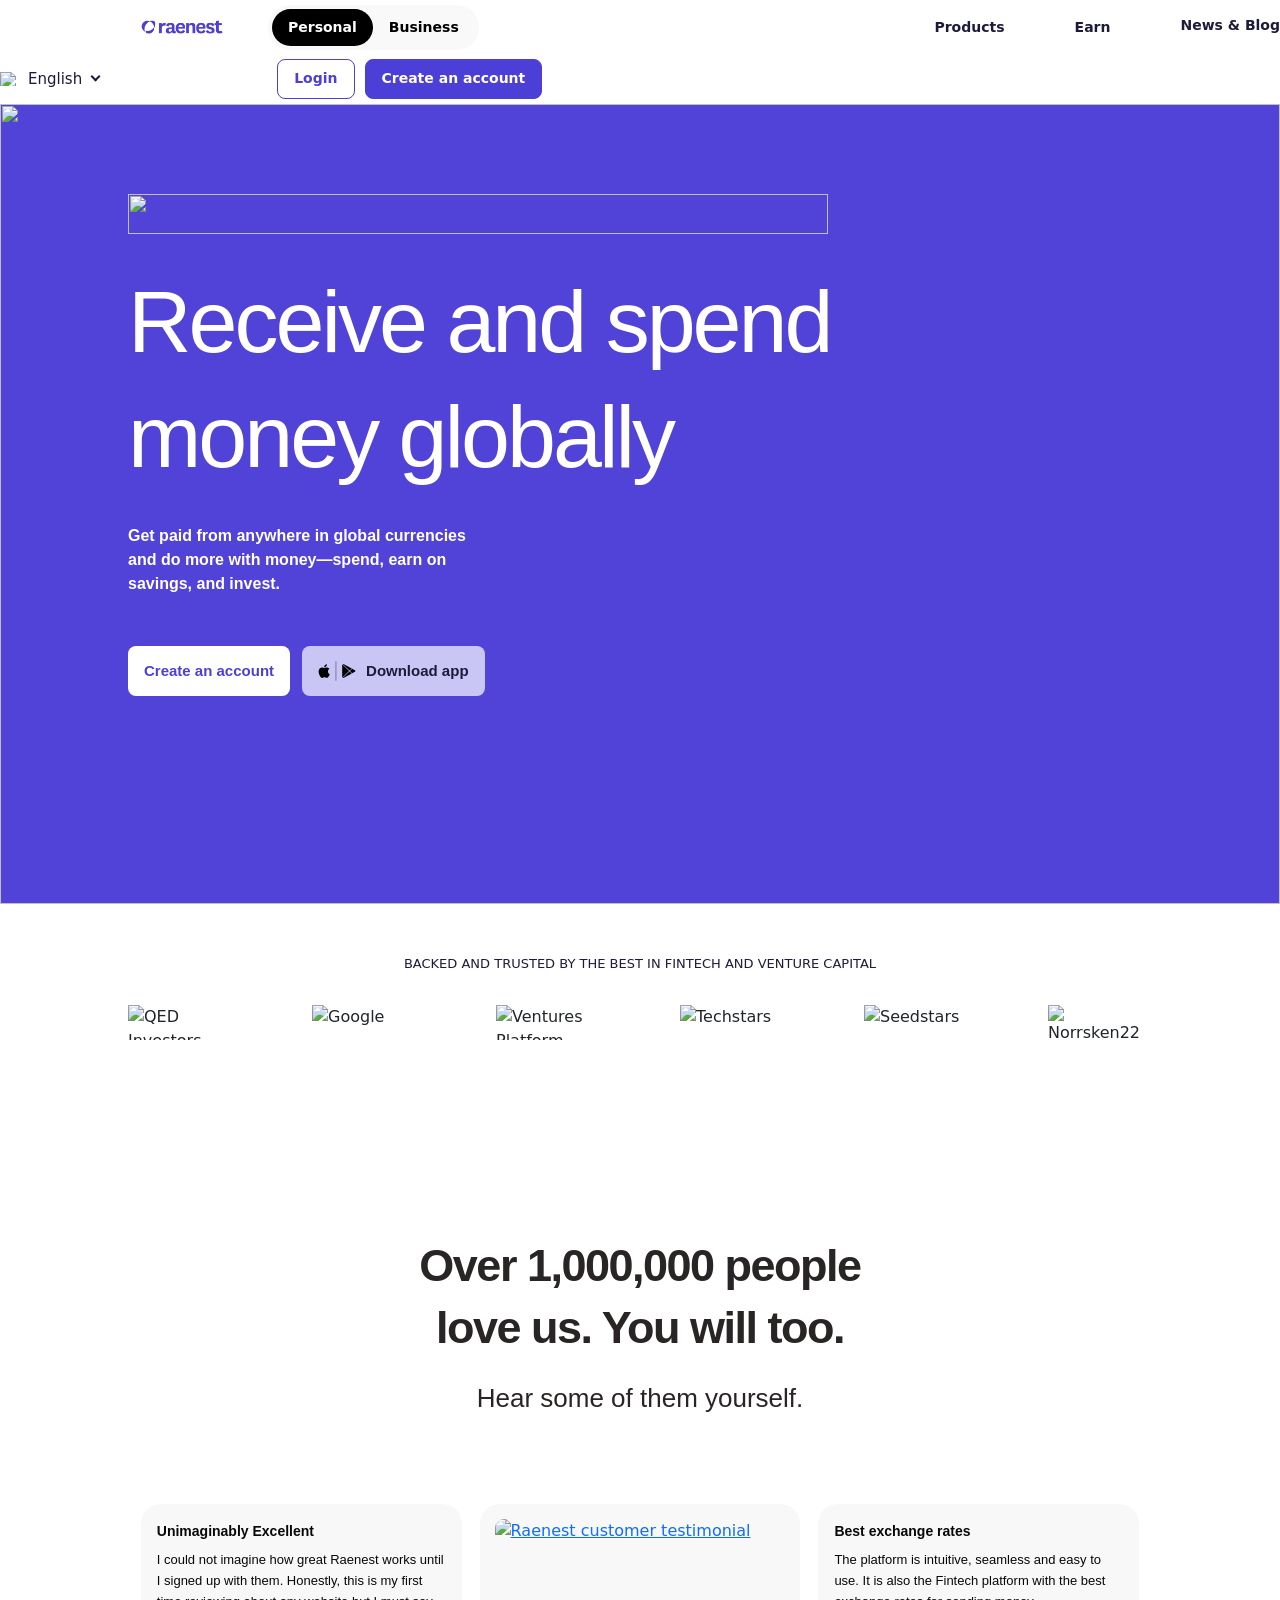
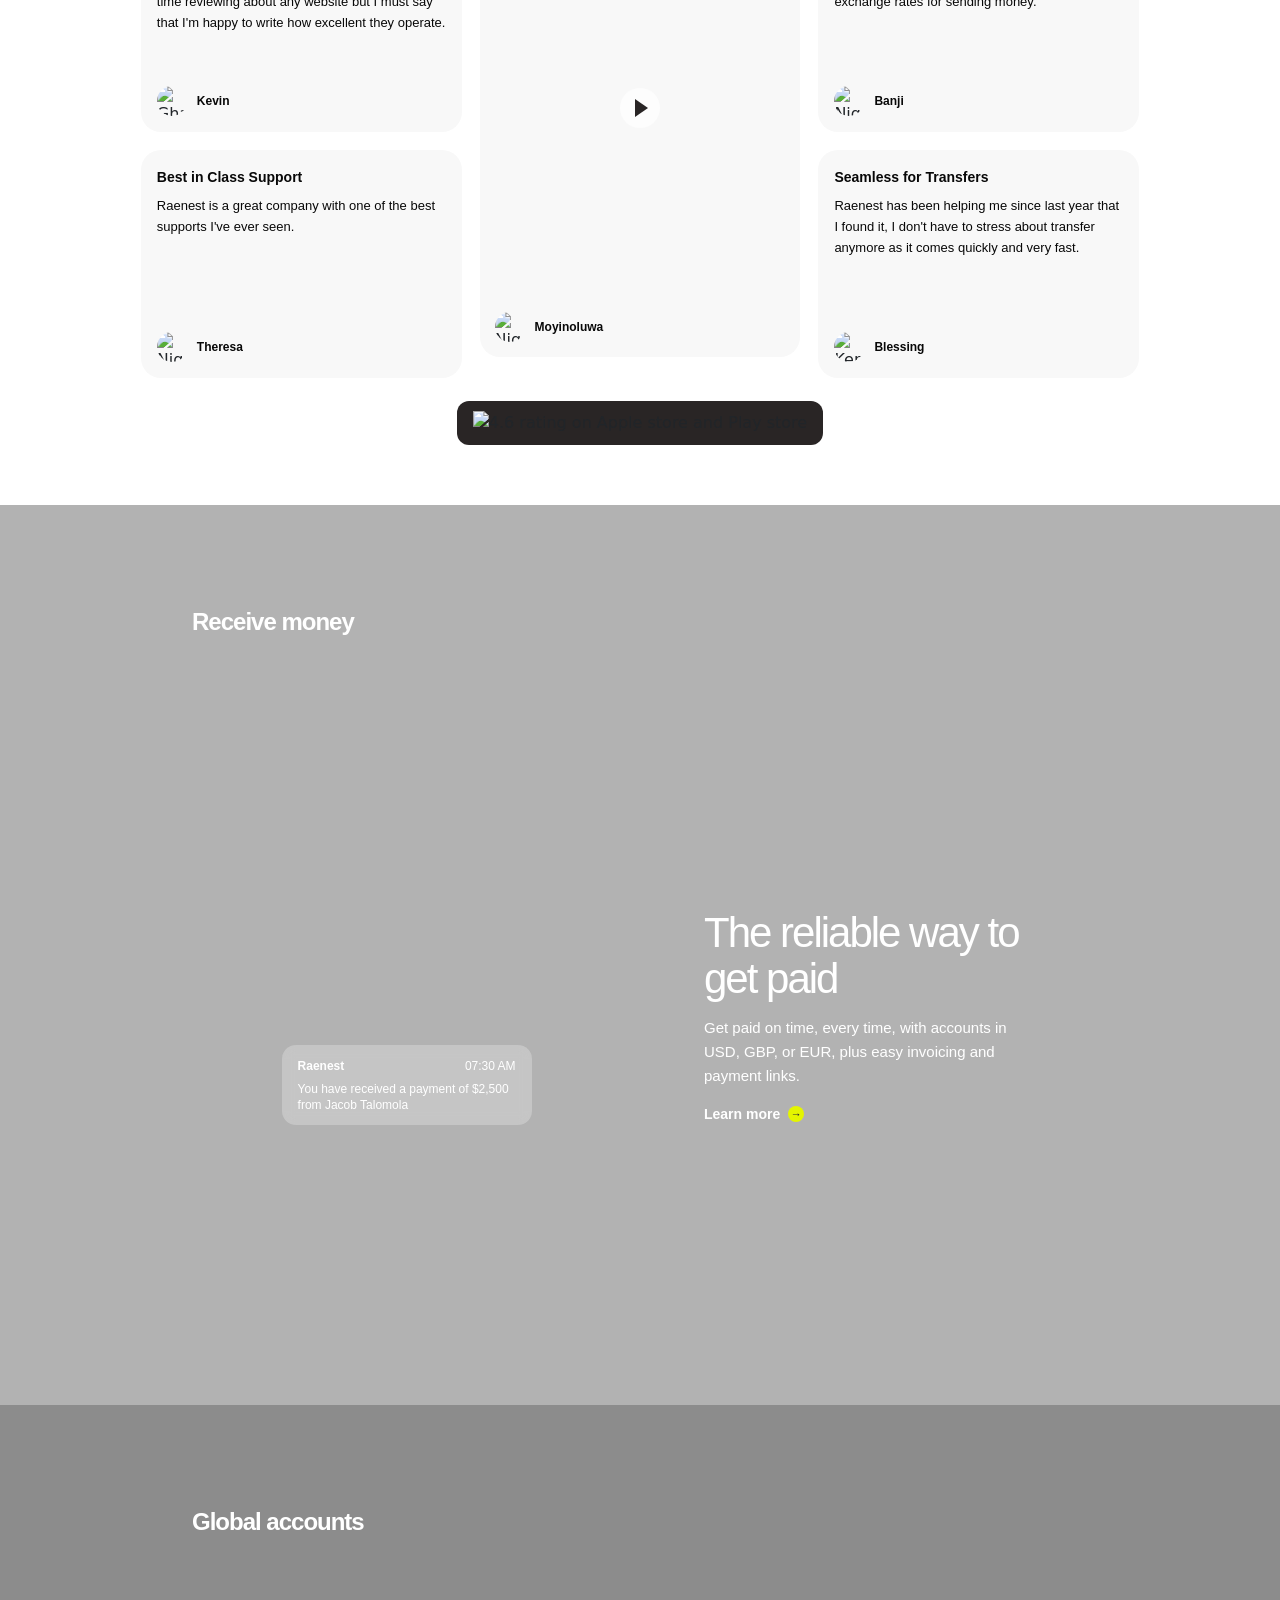
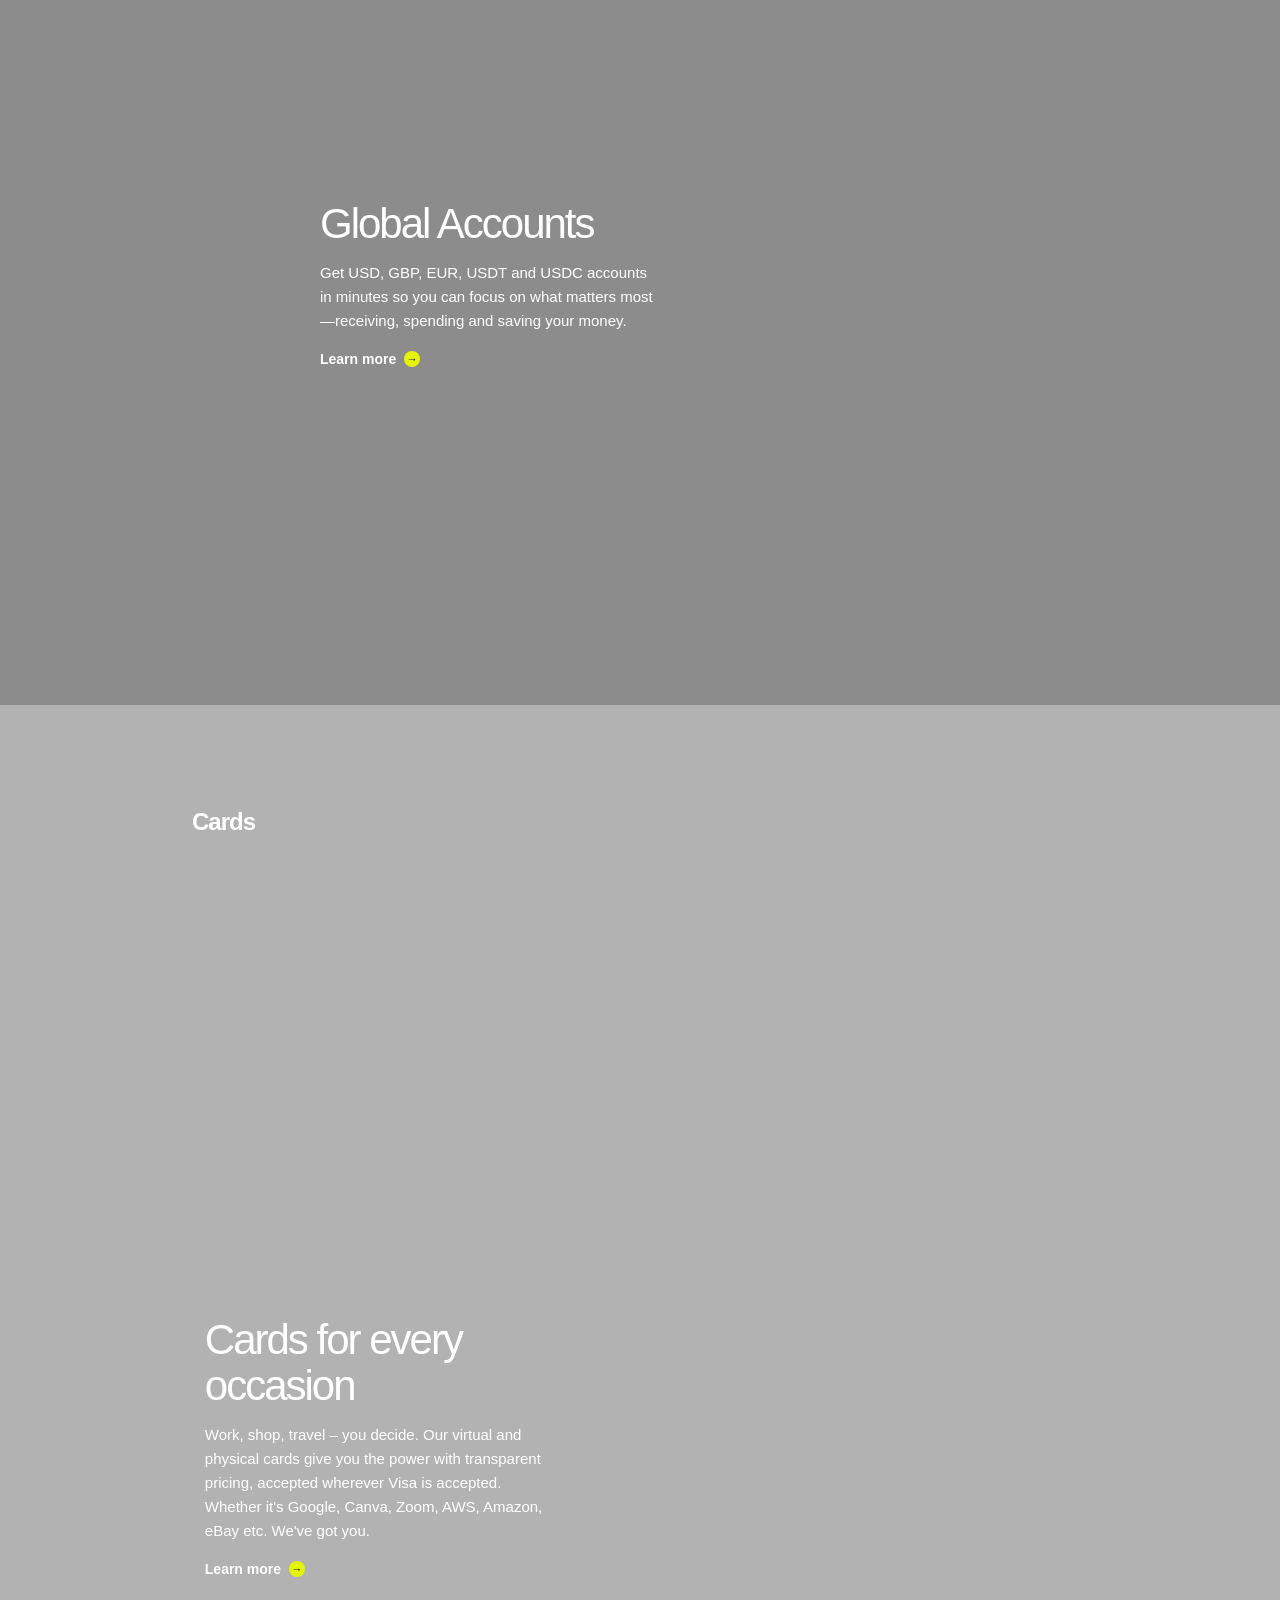
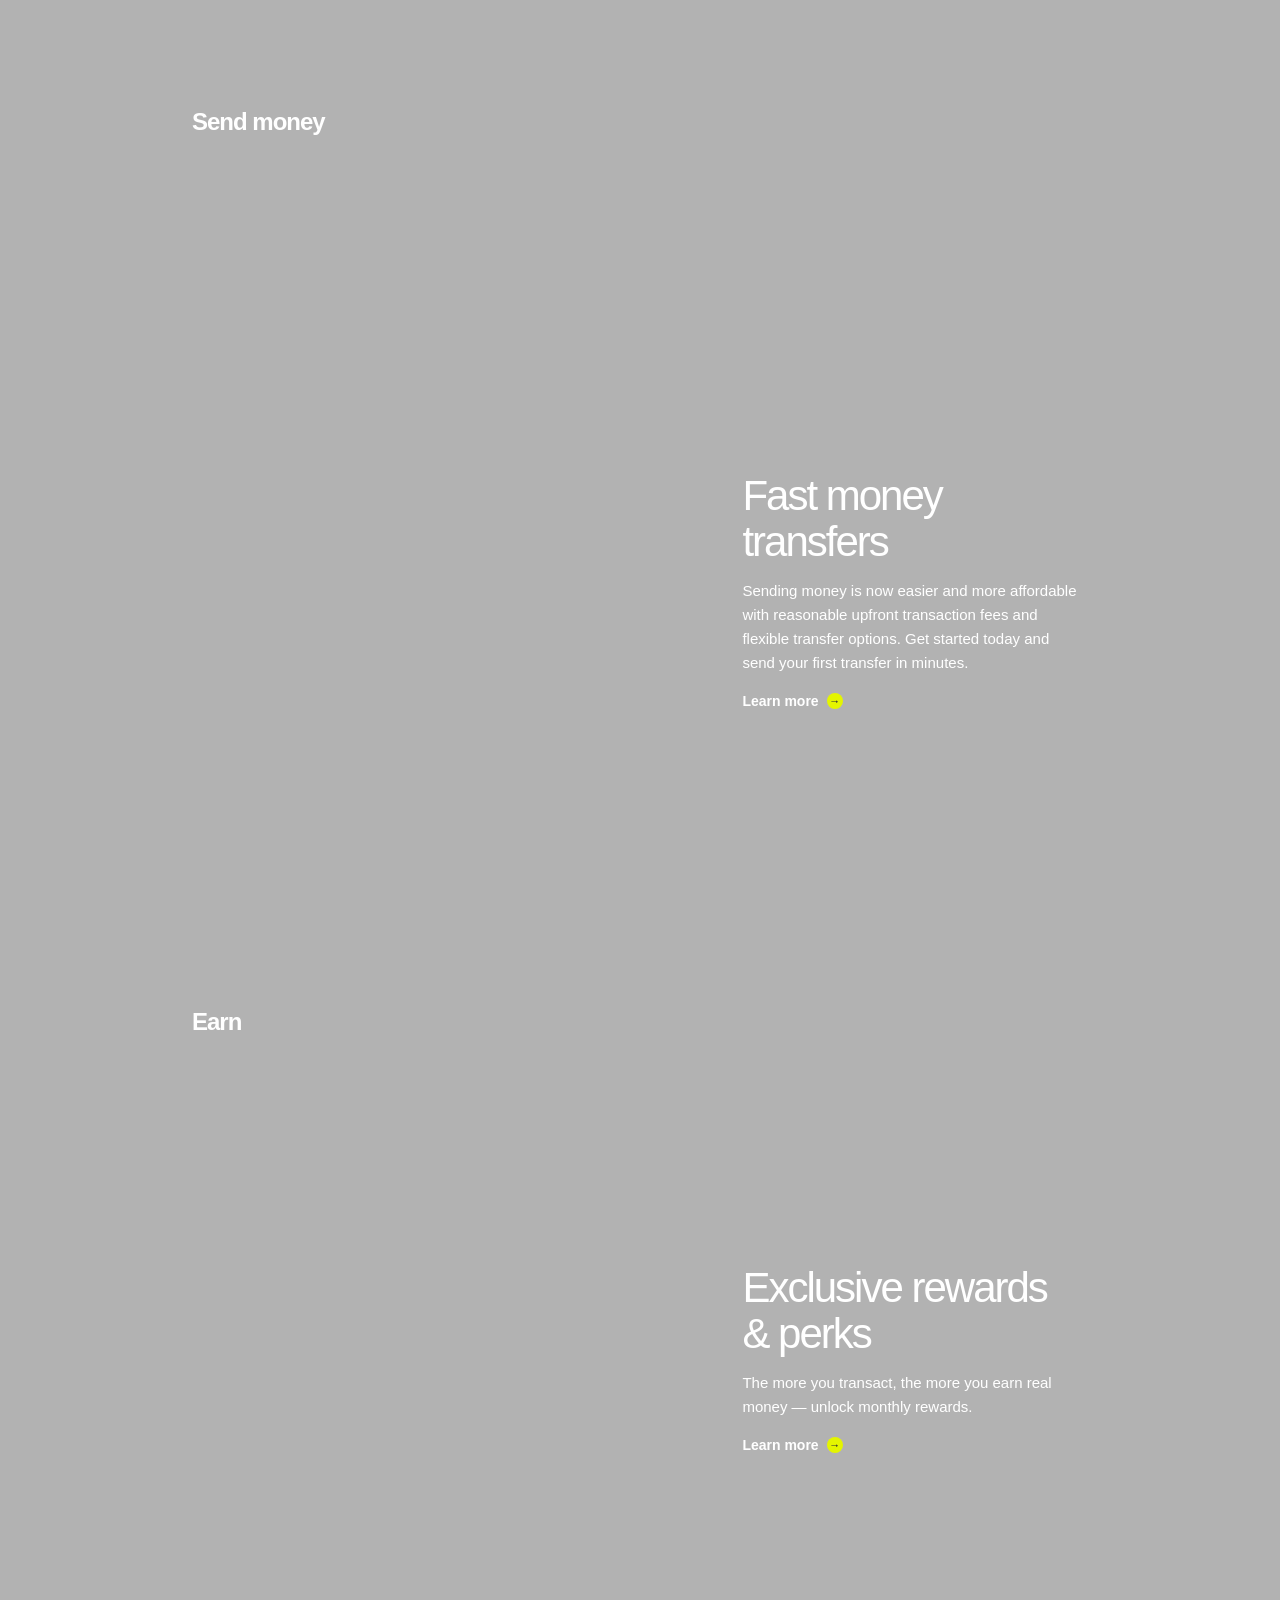
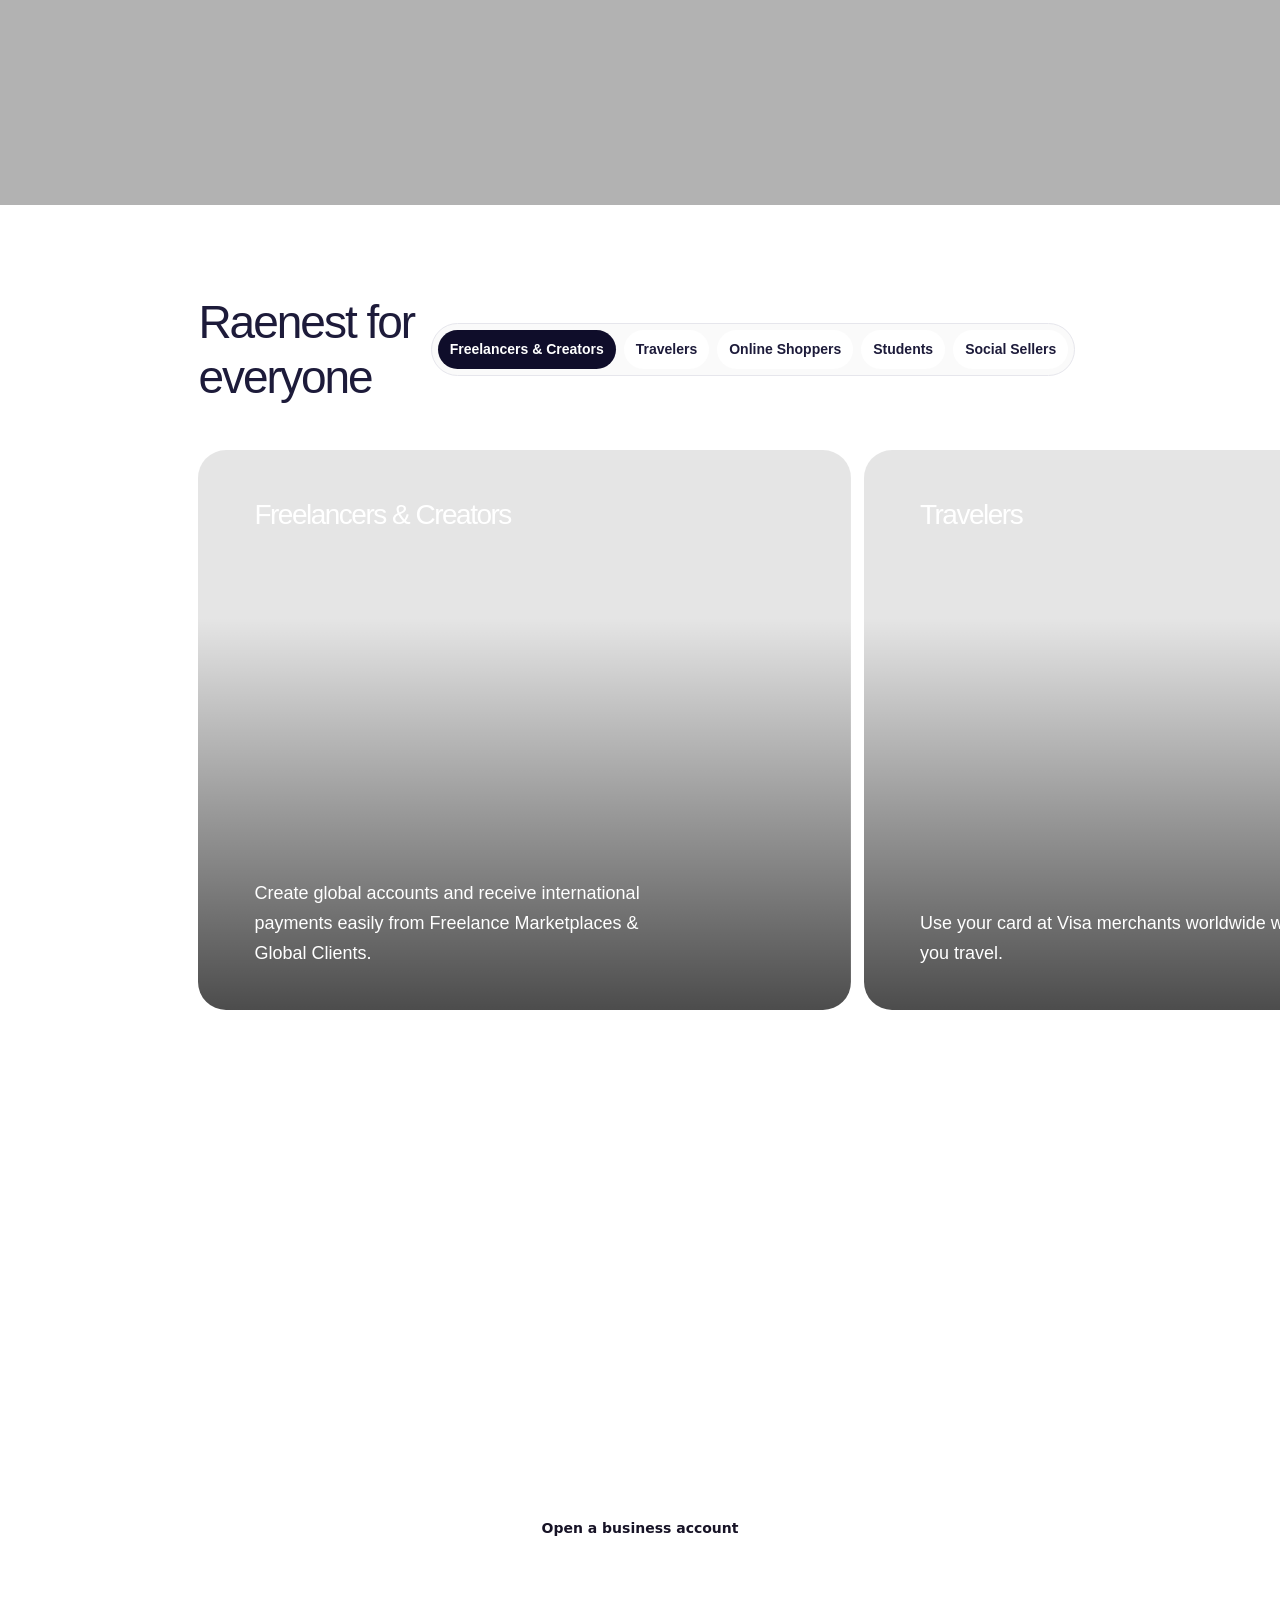
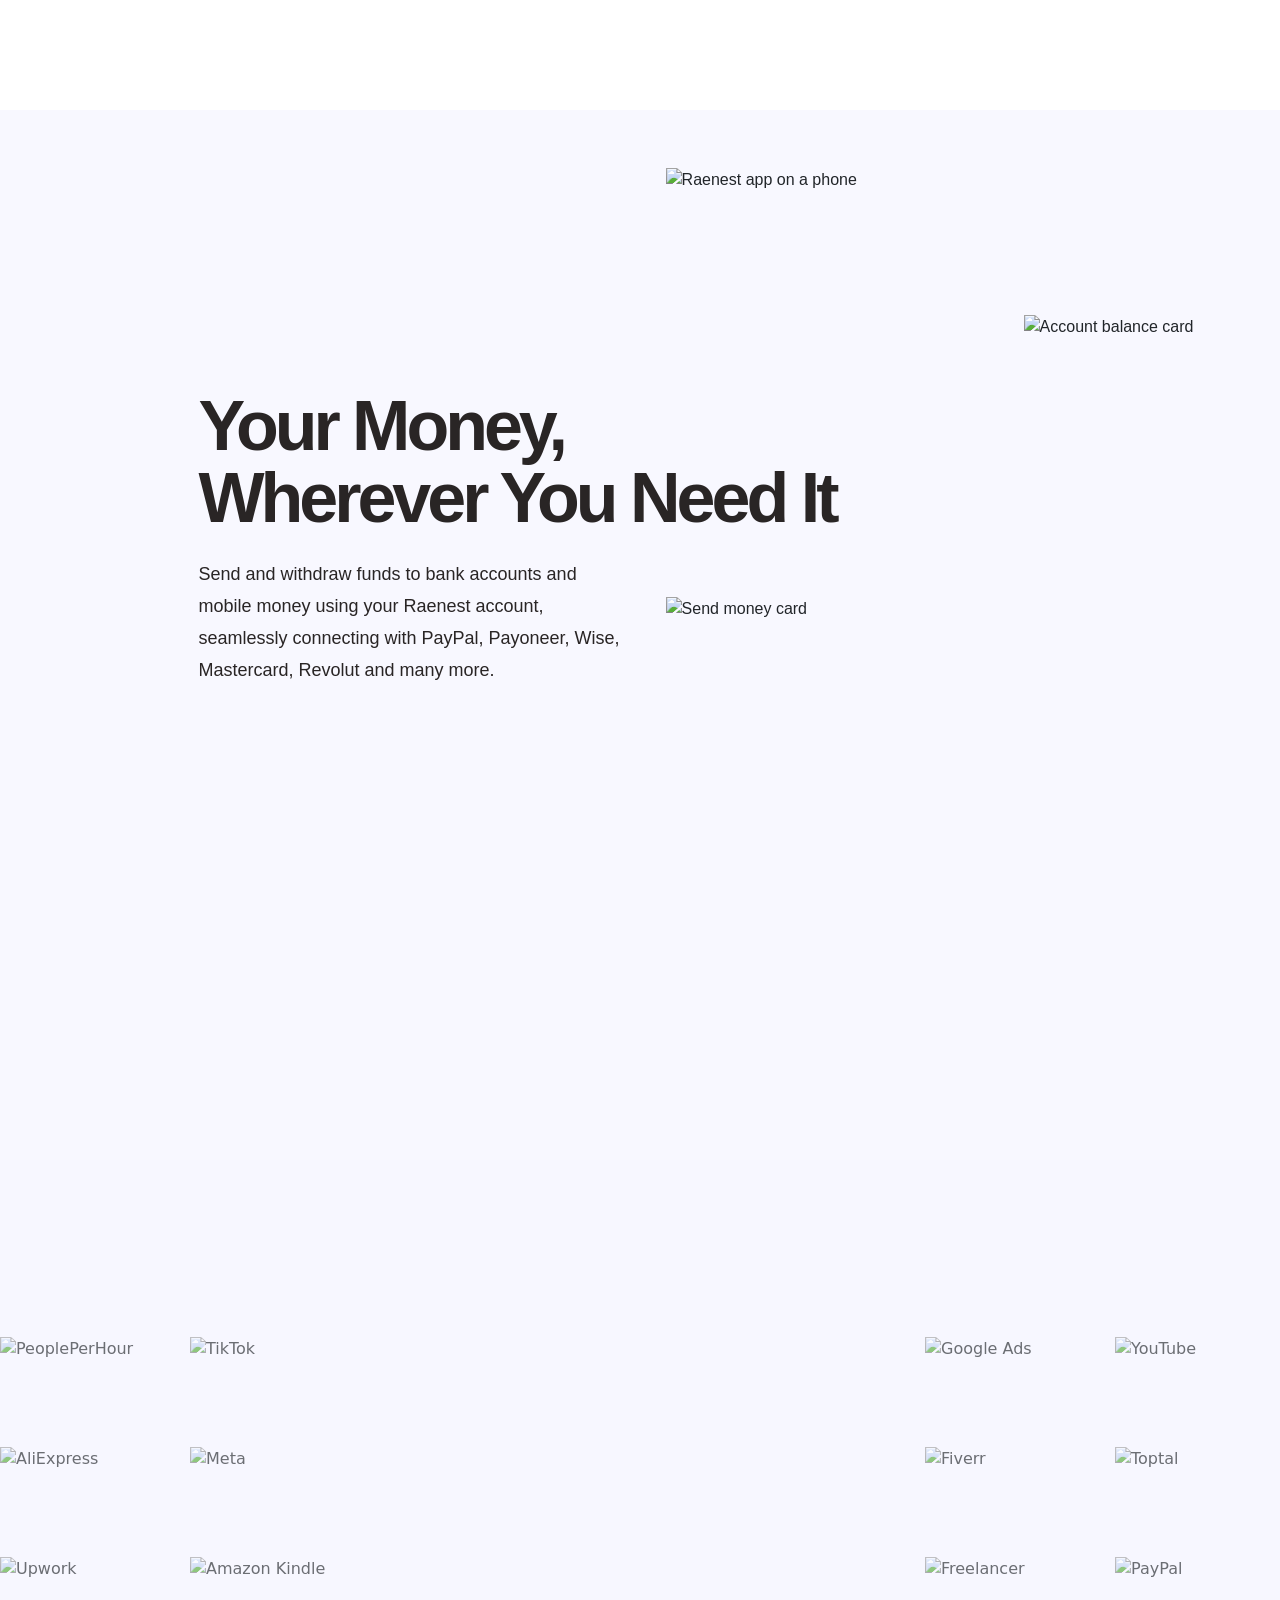
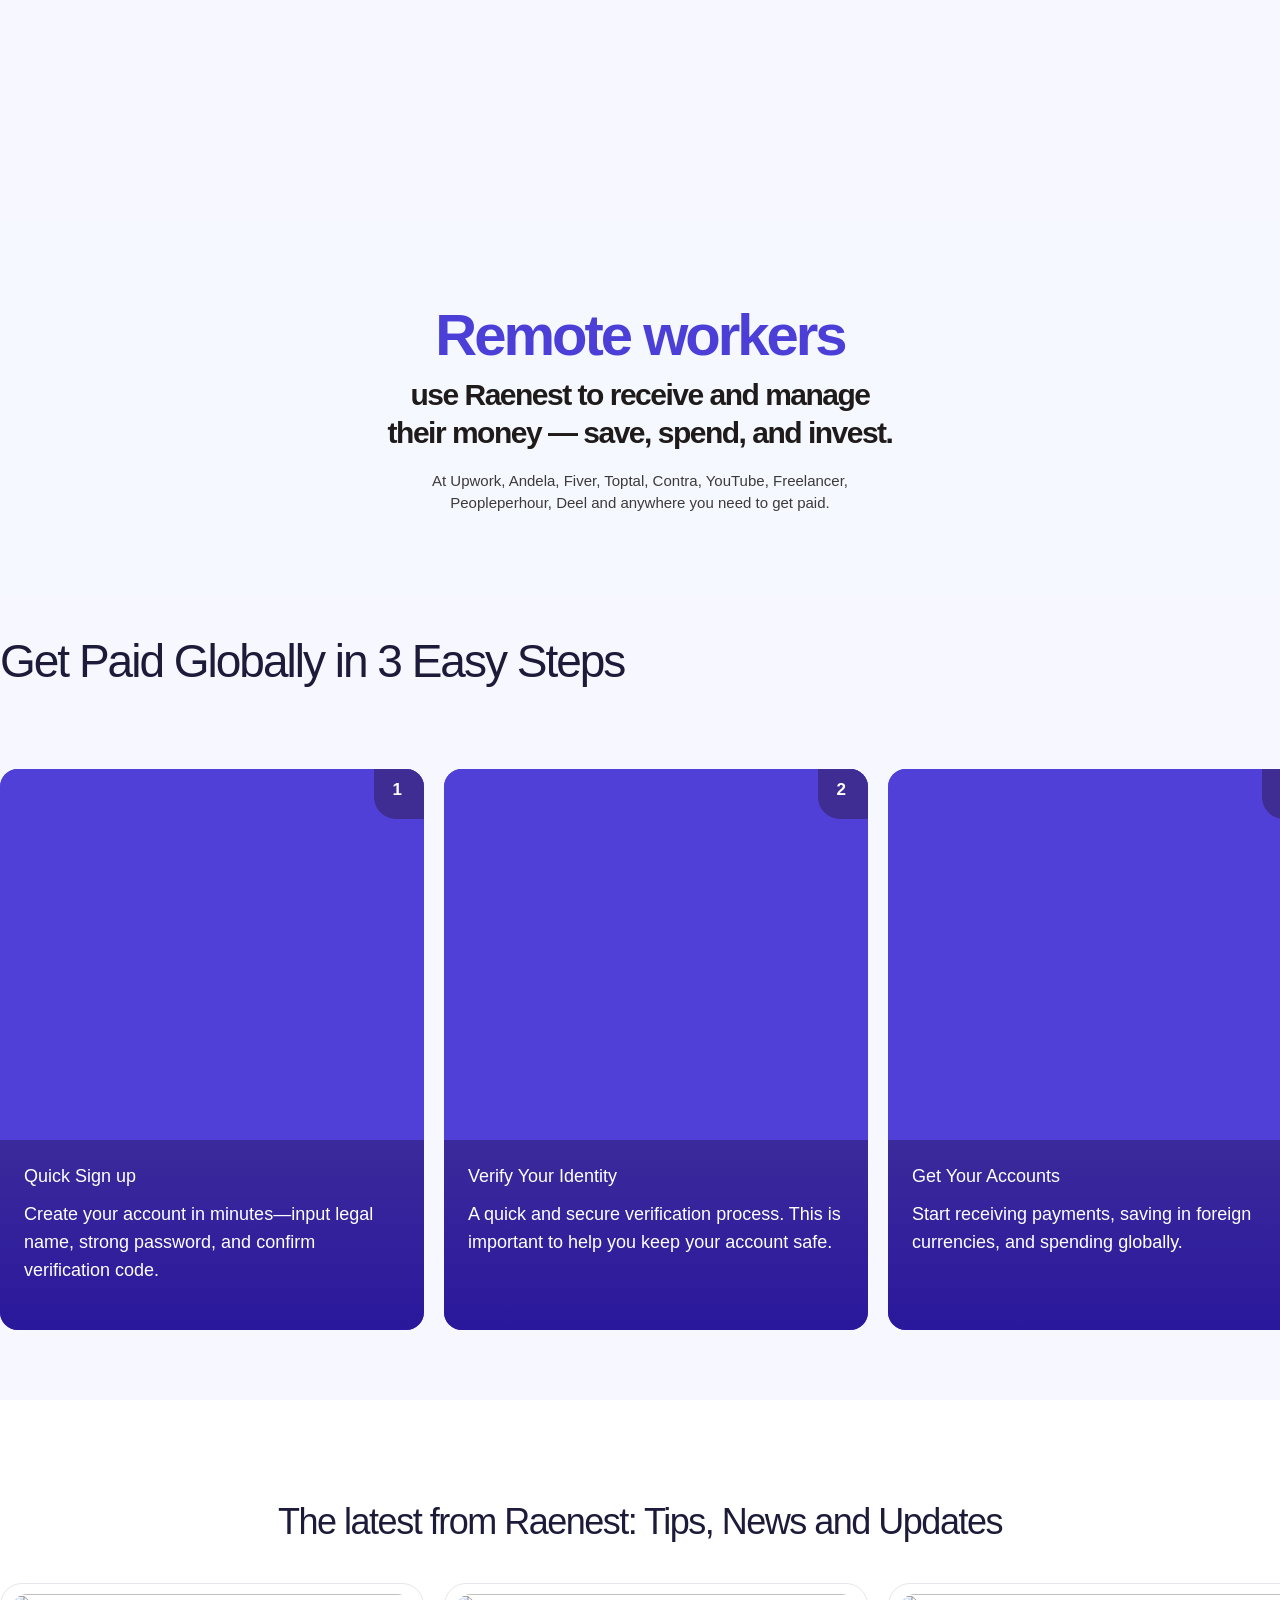
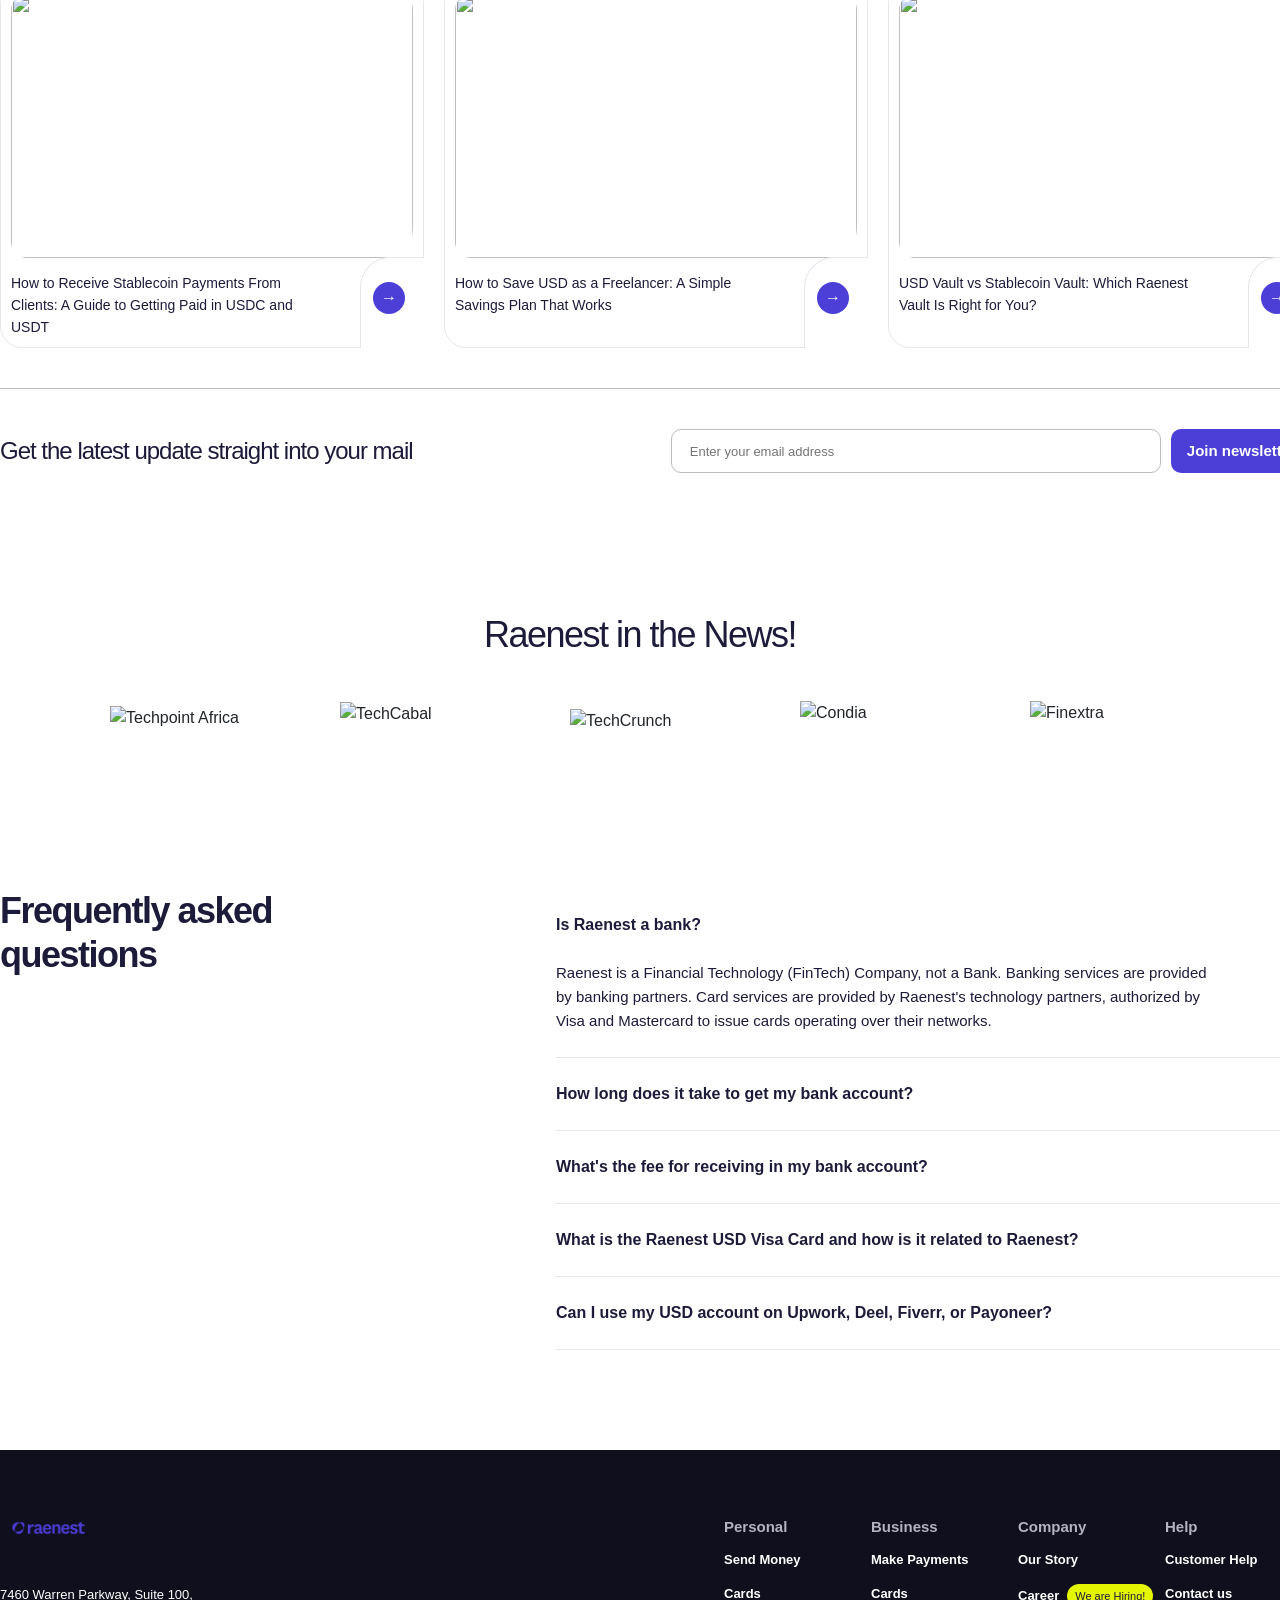
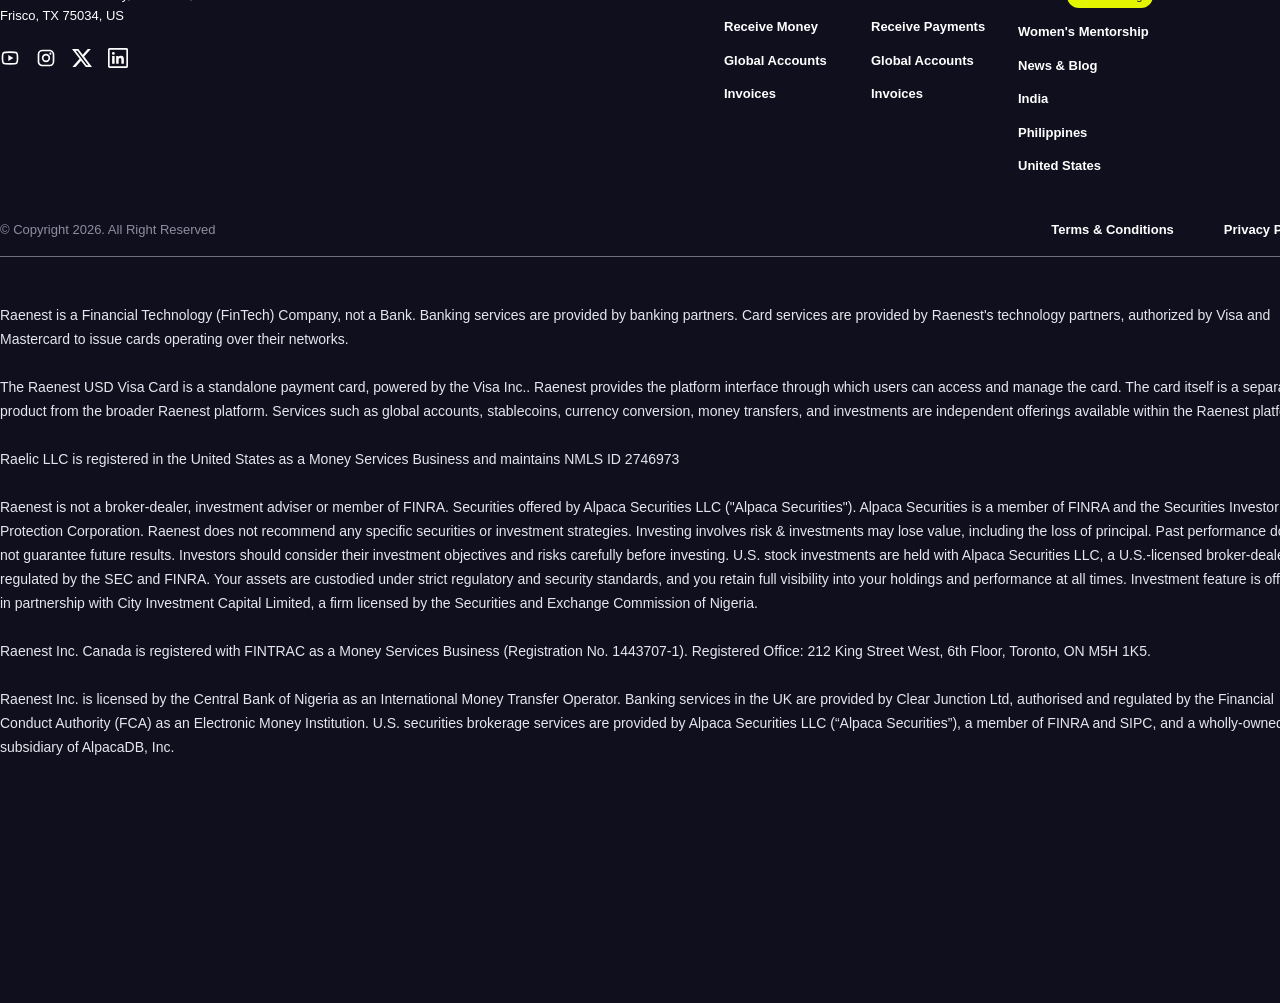
==== index.html @ ab250b99 "Rename Main_Project.html to index.html" ====
<!DOCTYPE html>
<html lang="en">
<head>
  <meta charset="UTF-8">
  <meta name="viewport" content="width=device-width, initial-scale=1.0">
  <title>Raenest</title>
  <link href="https://cdn.jsdelivr.net/npm/bootstrap@5.3.3/dist/css/bootstrap.min.css" rel="stylesheet">
  <link rel="stylesheet" href="Main_Project_styling.css">
</head>
<body>

  <div class="topbar">

    <div class="topbar-left">
      <img class="brand-logo" src="raenest - Copy.png" alt="raenest">
      <ul class="nav nav-pills">
        <li class="nav-item">
          <a class="nav-link active" aria-current="page" href="#">Personal</a>
        </li>
        <li class="nav-item">
          <a class="nav-link" href="#">Business</a>
        </li>
      </ul>
    </div>

    <div class="topbar-links">

      <div class="drop">
        <a href="#">Products</a>

        <div class="drop-panel">
          <div class="drop-box">

            <a href="#" class="drop-item">
              <span class="drop-icon"><img src="https://cdn.prod.website-files.com/67d8614570bbea9ea5932686/680ce2bf1e6a785ba85c13cb_Transfer.svg" alt=""></span>
              <span class="drop-info">
                <span class="drop-name">Send Money</span>
                <span class="drop-note">Global money transfers</span>
              </span>
            </a>

            <a href="#" class="drop-item">
              <span class="drop-icon"><img src="https://cdn.prod.website-files.com/67d8614570bbea9ea5932686/68239c0dc29e29453547ee6a_cards.svg" alt=""></span>
              <span class="drop-info">
                <span class="drop-name">Cards</span>
                <span class="drop-note">Virtual and physical cards for you</span>
              </span>
            </a>

            <a href="#" class="drop-item">
              <span class="drop-icon"><img src="https://cdn.prod.website-files.com/67d8614570bbea9ea5932686/680ce2a61e6a785ba85c078c_payment.svg" alt=""></span>
              <span class="drop-info">
                <span class="drop-name">Receive Money</span>
                <span class="drop-note">Receive money from over 190 countries</span>
              </span>
            </a>

            <a href="#" class="drop-item">
              <span class="drop-icon"><img src="https://cdn.prod.website-files.com/67d8614570bbea9ea5932686/680ce2953da744757b732669_account.svg" alt=""></span>
              <span class="drop-info">
                <span class="drop-name">Global Accounts</span>
                <span class="drop-note">Multi-currency accounts easily accessible</span>
              </span>
            </a>

            <a href="#" class="drop-item">
              <span class="drop-icon"><img src="https://cdn.prod.website-files.com/67d8614570bbea9ea5932686/680ce2d0e8ed903a584503c4_invoices.svg" alt=""></span>
              <span class="drop-info">
                <span class="drop-name">Invoices</span>
                <span class="drop-note">Smart Invoicing for professionals</span>
              </span>
            </a>

            <a href="#" class="drop-item">
              <span class="drop-icon"><img src="https://cdn.prod.website-files.com/67d8614570bbea9ea5932686/695ce6f93717922d4d1199cd_Investment.png" alt=""></span>
              <span class="drop-info">
                <span class="drop-name">US Stocks</span>
                <span class="drop-note">Buy U.S. Stocks on Raenest with ease</span>
              </span>
            </a>

            <a href="#" class="drop-item">
              <span class="drop-icon"><img src="https://cdn.prod.website-files.com/67d8614570bbea9ea5932686/696a46376def75bcf4f008f6_Icon.png" alt=""></span>
              <span class="drop-info">
                <span class="drop-name">Upwork</span>
                <span class="drop-note">Upwork earnings to Raenest in under one hour</span>
              </span>
            </a>

            <a href="#" class="drop-item">
              <span class="drop-icon"><img src="https://cdn.prod.website-files.com/67d8614570bbea9ea5932686/696a7dbfd07b3600199ad467_Item.png" alt=""></span>
              <span class="drop-info">
                <span class="drop-name">Stablecoins</span>
                <span class="drop-note">Receive USDC &amp; USDT on Raenest</span>
              </span>
            </a>

            <div class="drop-divider"></div>

          </div>
        </div>
      </div>

      <div class="drop">
        <a href="#">Earn</a>

        <div class="drop-panel">
          <div class="drop-box drop-box-earn">

            <a href="#" class="drop-item">
              <span class="drop-icon"><img src="https://cdn.prod.website-files.com/67d8614570bbea9ea5932686/680ce36fd81697df3fcadbd6_Referrals.svg" alt=""></span>
              <span class="drop-info">
                <span class="drop-name">Referral</span>
                <span class="drop-note">Share Raenest and Earn</span>
              </span>
            </a>

            <a href="#" class="drop-item">
              <span class="drop-icon"><img src="https://cdn.prod.website-files.com/67d8614570bbea9ea5932686/680ce2ec27b16308a5434836_Creator%20Club.svg" alt=""></span>
              <span class="drop-info">
                <span class="drop-name">Creator Club</span>
                <span class="drop-note">Get paid to promote Raenest</span>
              </span>
            </a>

            <a href="#" class="drop-item">
              <span class="drop-icon"><img src="https://cdn.prod.website-files.com/67d8614570bbea9ea5932686/680ce343d4a3798fc70686c3_Rewards.svg" alt=""></span>
              <span class="drop-info">
                <span class="drop-name">Rewards</span>
                <span class="drop-note">Earn while you spend</span>
              </span>
            </a>

            <div class="drop-divider"></div>

          </div>
        </div>
      </div>

      <a href="https://www.raenest.com/blog">News & Blog</a>

    </div>

    <div class="topbar-right">

      <div class="lang-picker">
        <img class="lang-flag" src="https://cdn.prod.website-files.com/67d85bdb392a92fa03e2f524/6a8ad5b610c1d2eadf1f2178_united-kingdom%20(1).png" alt="UK flag">
        English
        <span class="lang-caret"></span>

        <div class="lang-popup">
          <div class="lang-options">
            <a href="https://www.raenest.com" class="selected">English</a>
            <a href="https://www.raenest.com/es-ar">Spanish (Argentina)</a>
            <a href="https://www.raenest.com/fr">French</a>
            <a href="https://www.raenest.com/pt-br">Portuguese (Brazil)</a>
            <a href="https://www.raenest.com/es-co">Spanish (Colombia)</a>
          </div>
        </div>
      </div>

      <a href="https://app.raenest.com/" class="btn-login">Login</a>
      <a href="https://app.raenest.com/register" class="btn-signup">Create an account</a>

    </div>

  </div>

  <div class="banner">

    <img class="banner-bg" src="https://cdn.prod.website-files.com/67d85bdb392a92fa03e2f524/681149da8df0d9921c04e3fc_hero%20bg.svg" alt="">

    <div class="banner-text">
      <img class="flag-row" src="https://cdn.prod.website-files.com/67d85bdb392a92fa03e2f524/67fd3978144edecc8948f7ff_logo%20marquee.svg" style="width: 700px; height: 40px;" alt="">

      <h1>Receive and spend money globally</h1>

      <p style="font-size: 16px; font-weight: 550;">Get paid from anywhere in global currencies <br> and do more with money—spend, earn on <br>savings, and invest.</p>

      <div class="banner-actions">
        <a href="#" class="btn-create">Create an account</a>

        <div class="app-download">
          <a href="#" class="btn-download">
            <img class="store-icon" src="[data-uri]" alt="">
            Download app
          </a>

          <div class="qr-wrap">
            <div class="qr-box">
              <p style="font-size: 13px;">Scan the QR code below <br> to download the app</p>
              <img src="https://cdn.prod.website-files.com/67d85bdb392a92fa03e2f524/697bfa5ae287c5ee4c604de9_176il45u_qr_code.png" alt="QR code">
            </div>
          </div>
        </div>
      </div>
    </div>

   <div>
     <img class="banner-person" src="https://cdn.prod.website-files.com/67d85bdb392a92fa03e2f524/67fd3b6d48813d28793babef_Hero%20img%20personal.webp" alt="">

    <img class="banner-card" src="https://cdn.prod.website-files.com/67d85bdb392a92fa03e2f524/67dd9af140daebeba53a0da1_hero%20UI%20elements-1.png" alt="">
   </div>

  </div>

  <div class="backers">

    <div class="backers-title">
      BACKED AND TRUSTED BY THE BEST IN FINTECH AND VENTURE CAPITAL
    </div>

    <div class="backers-logos">
      <img src="https://cdn.prod.website-files.com/67d85bdb392a92fa03e2f524/67da66e25339e051897888ee_qed.png" alt="QED Investors">
      <img src="https://cdn.prod.website-files.com/67d85bdb392a92fa03e2f524/67da66e2ddf67bd881749128_google.png" alt="Google">
      <img src="https://cdn.prod.website-files.com/67d85bdb392a92fa03e2f524/67da66e289b6706c3b42531a_vp.png" alt="Ventures Platform">
      <img src="https://cdn.prod.website-files.com/67d85bdb392a92fa03e2f524/67da66e2ac4a8a6c96a04547_techstars.png" alt="Techstars">
      <img src="https://cdn.prod.website-files.com/67d85bdb392a92fa03e2f524/67da66e2a1e0321127b392e8_seedstars.png" alt="Seedstars">
      <img src="https://cdn.prod.website-files.com/67d85bdb392a92fa03e2f524/6970a42908ffd82bfbc701b1_61f171f1e7e4fd0fe075a36a_n22_logo_2-p-500%20(2)%201%20(1).png" alt="Norrsken22">
    </div>

    <div class="love-heading">
      <h1>
        Over 1,000,000 people<br>
        love us. You will too.
      </h1>
      <p>Hear some of them yourself.</p>
    </div>

  </div>

  <div class="review-grid">

    <div class="review-col">

      <div class="review-box">
        <h3>Unimaginably Excellent</h3>
        <p>
          I could not imagine how great Raenest works until I signed up with them.
          Honestly, this is my first time reviewing about any website but I must
          say that I'm happy to write how excellent they operate.
        </p>
        <div class="author">
          <img src="https://cdn.prod.website-files.com/67d85bdb392a92fa03e2f524/6807d1d28d7497fd3f35af4a_GH.webp" alt="Ghana flag">
          <span>Kevin</span>
        </div>
      </div>

      <div class="review-box">
        <h3>Best in Class Support</h3>
        <p>
          Raenest is a great company with one of the best supports I've ever seen.
        </p>
        <div class="author">
          <img src="https://cdn.prod.website-files.com/67d85bdb392a92fa03e2f524/6821d0d958e5afc24453688b_ng.svg" alt="Nigeria flag">
          <span>Theresa</span>
        </div>
      </div>

    </div>

    <div class="video-col">
      <div class="video-box">

        <a href="https://www.raenest.com/#" class="video-link">
          <img src="https://cdn.prod.website-files.com/67d85bdb392a92fa03e2f524/680c851c995fd04d3c69dbd0_Geegpay%20testimonal-p-500.jpg" alt="Raenest customer testimonial">
          <div class="play-btn">
            <span></span>
          </div>
        </a>

        <div class="video-author">
          <img src="https://cdn.prod.website-files.com/67d85bdb392a92fa03e2f524/6821d0d958e5afc24453688b_ng.svg" alt="Nigeria flag">
          <span>Moyinoluwa</span>
        </div>

      </div>
    </div>

    <div class="review-col">

      <div class="review-box">
        <h3>Best exchange rates</h3>
        <p>
          The platform is intuitive, seamless and easy to use. It is also the
          Fintech platform with the best exchange rates for sending money.
        </p>
        <div class="author">
          <img src="https://cdn.prod.website-files.com/67d85bdb392a92fa03e2f524/6821d0d958e5afc24453688b_ng.svg" alt="Nigeria flag">
          <span>Banji</span>
        </div>
      </div>

      <div class="review-box">
        <h3>Seamless for Transfers</h3>
        <p>
          Raenest has been helping me since last year that I found it, I don't
          have to stress about transfer anymore as it comes quickly and very fast.
        </p>
        <div class="author">
          <img src="https://cdn.prod.website-files.com/67d85bdb392a92fa03e2f524/6821d0d9dca1f99797d96f65_kny.svg" alt="Kenya flag">
          <span>Blessing</span>
        </div>
      </div>

    </div>

    
     

  </div>
    
 <div class="rating-wrap">
      <div class="rating-badge">
        <img src="https://cdn.prod.website-files.com/67d85bdb392a92fa03e2f524/67da765d766109f2885b3e8b_store-rating.png" alt="4.6 rating on Apple store and Play store">
      </div>
    </div>


  <div class="story-stack">

    <section class="story story-receive">
      <span class="story-tag">Receive money</span>

      <div class="alert-box">
        <div class="alert-top"><b>Raenest</b><span>07:30 AM</span></div>
        <p>You have received a payment of $2,500 from Jacob Talomola</p>
      </div>

      <div class="story-copy">
        <h2>The reliable way to get paid</h2>
        <p>Get paid on time, every time, with accounts in USD, GBP, or EUR, plus easy invoicing and payment links.</p>
        <a href="#" class="more-link">Learn more <span class="more-dot">&#8594;</span></a>
      </div>
    </section>

    <section class="story story-accounts">
      <span class="story-tag">Global accounts</span>

      <div class="story-copy">
        <h2>Global Accounts</h2>
        <p>Get USD, GBP, EUR, USDT and USDC accounts in minutes so you can focus on what matters most—receiving, spending and saving your money.</p>
        <a href="#" class="more-link">Learn more <span class="more-dot">&#8594;</span></a>
      </div>

      <img class="story-img" src="https://cdn.prod.website-files.com/67d85bdb392a92fa03e2f524/67dbf3dd29d1f0d510cbbadb_slider%201%20ui%20element%2002.svg" alt="">
    </section>

    <section class="story story-cards">
      <span class="story-tag">Cards</span>

      <img class="story-img" src="https://cdn.prod.website-files.com/67d85bdb392a92fa03e2f524/67dd9af140daebeba53a0da1_hero%20UI%20elements-1.png" alt="">

      <div class="story-copy">
        <h2>Cards for every occasion</h2>
        <p>Work, shop, travel – you decide. Our virtual and physical cards give you the power with transparent pricing, accepted wherever Visa is accepted. Whether it's Google, Canva, Zoom, AWS, Amazon, eBay etc. We've got you.</p>
        <a href="#" class="more-link">Learn more <span class="more-dot">&#8594;</span></a>
      </div>
    </section>

    <section class="story story-send">
      <span class="story-tag">Send money</span>

      <div class="story-copy">
        <h2>Fast money transfers</h2>
        <p>Sending money is now easier and more affordable with reasonable upfront transaction fees and flexible transfer options. Get started today and send your first transfer in minutes.</p>
        <a href="#" class="more-link">Learn more <span class="more-dot">&#8594;</span></a>
      </div>
    </section>

    <section class="story story-earn">
      <span class="story-tag">Earn</span>

      <div class="story-copy">
        <h2>Exclusive rewards &amp; perks</h2>
        <p>The more you transact, the more you earn real money — unlock monthly rewards.</p>
        <a href="#" class="more-link">Learn more <span class="more-dot">&#8594;</span></a>
      </div>
    </section>

  </div>

  <div class="who">

    <input type="radio" name="who" id="who1" checked>
    <input type="radio" name="who" id="who2">
    <input type="radio" name="who" id="who3">
    <input type="radio" name="who" id="who4">
    <input type="radio" name="who" id="who5">

    <div class="who-top">
      <h2>Raenest for everyone</h2>

      <div class="who-tabs">
        <label for="who1" class="who-tab">Freelancers &amp; Creators</label>
        <label for="who2" class="who-tab">Travelers</label>
        <label for="who3" class="who-tab">Online Shoppers</label>
        <label for="who4" class="who-tab">Students</label>
        <label for="who5" class="who-tab">Social Sellers</label>
      </div>
    </div>

    <div class="who-view">
      <div class="who-track">

        <div class="who-card">
          <h3>Freelancers &amp; Creators</h3>
          <p>Create global accounts and receive international payments easily from Freelance Marketplaces &amp; Global Clients.</p>
        </div>

        <div class="who-card">
          <h3>Travelers</h3>
          <p>Use your card at Visa merchants worldwide while you travel.</p>
        </div>

        <div class="who-card">
          <h3>Online Shoppers</h3>
          <p>Use virtual dollar cards for international shopping.</p>
        </div>

        <div class="who-card">
          <h3>Students</h3>
          <p>Easily pay for courses, subscriptions, and study materials via our USD card.</p>
        </div>

        <div class="who-card">
          <h3>Social Sellers</h3>
          <p>Accept payments from customers worldwide through payment links.</p>
        </div>

      </div>
    </div>

  </div>

  <section class="cta-business">
    <div class="cta-content">

      <h2>Raenest for business</h2>

      <p>
        Join over 11,000 businesses making international payments and
        <br>
        receiving money in 13+ countries on Raenest business.
      </p>

      <a href="https://app.raenest.com/register" class="cta-btn">
        Open a business account
      </a>

    </div>
  </section>

  <section class="anywhere">

    <div class="anywhere-text">
      <h2>Your Money, <br>
        Wherever You Need It</h2>
      <p>Send and withdraw funds to bank accounts and mobile money using your Raenest account, seamlessly connecting with PayPal, Payoneer, Wise, Mastercard, Revolut and many more.</p>
    </div>

    <div class="anywhere-visual">
      <img class="phone-img" src="https://cdn.prod.website-files.com/67d85bdb392a92fa03e2f524/682f5419c71336ffd4733404_Raenest%20Standing%20mockup%201.webp" alt="Raenest app on a phone">
      <img class="balance-img" src="https://cdn.prod.website-files.com/67d85bdb392a92fa03e2f524/67fe71a81bd4684160470954_money%20everywhere1.svg" alt="Account balance card">
      <img class="send-img" src="https://cdn.prod.website-files.com/67d85bdb392a92fa03e2f524/67fe71652abb49bf3261e1db_money%20everywhere2.svg" alt="Send money card">
    </div>

  </section>

  <section class="brands">

    <div class="brands-side">
      <img src="https://cdn.prod.website-files.com/67d85bdb392a92fa03e2f524/67dc4bf00f633246ea915879_Creator-company%20logos.png" alt="PeoplePerHour">
      <img src="https://cdn.prod.website-files.com/67d85bdb392a92fa03e2f524/67dc4bf052cb35311f420225_Creator-company%20logos-1.png" alt="TikTok">
      <img src="https://cdn.prod.website-files.com/67d85bdb392a92fa03e2f524/67dc4bf022e80fd8a66d3653_Creator-company%20logos-2.png" alt="AliExpress">
      <img src="https://cdn.prod.website-files.com/67d85bdb392a92fa03e2f524/67dc4bf0cf673574048ae41c_Creator-company%20logos-3.png" alt="Meta">
      <img src="https://cdn.prod.website-files.com/67d85bdb392a92fa03e2f524/67dc4bf0763643399f2bbbe7_Creator-company%20logos-4.png" alt="Upwork">
      <img src="https://cdn.prod.website-files.com/67d85bdb392a92fa03e2f524/67dc4bf0763643399f2bbbfc_Creator-company%20logos-5.png" alt="Amazon Kindle">
    </div>

    <div class="card-stack">
      <img class="stack-back" src="https://cdn.prod.website-files.com/67d85bdb392a92fa03e2f524/6819d4702c0fd378b392551c_Image%20back.webp" alt="">
      <img class="stack-mid" src="https://cdn.prod.website-files.com/67d85bdb392a92fa03e2f524/67fe1f188cca21f55a1c3e34_Image%20middle.webp" alt="">
      <img class="stack-front" src="https://cdn.prod.website-files.com/67d85bdb392a92fa03e2f524/67fe1f1810c4b7073c1eb0fd_image%20front.webp" alt="">
    </div>

    <div class="brands-side">
      <img src="https://cdn.prod.website-files.com/67d85bdb392a92fa03e2f524/67dc4e394bf57ab612274344_creator%20company%20logo-%20right%2006.png" alt="Google Ads">
      <img src="https://cdn.prod.website-files.com/67d85bdb392a92fa03e2f524/67dc4e39f5ac94f893e83220_creator%20company%20logo-%20right%2005.png" alt="YouTube">
      <img src="https://cdn.prod.website-files.com/67d85bdb392a92fa03e2f524/67dc4e392598c0616673cb3e_creator%20company%20logo-%20right%2003.png" alt="Fiverr">
      <img src="https://cdn.prod.website-files.com/67d85bdb392a92fa03e2f524/67dc4e39b0a720d79dbbdd76_creator%20company%20logo-%20right%2004.png" alt="Toptal">
      <img src="https://cdn.prod.website-files.com/67d85bdb392a92fa03e2f524/67dc4e39ec187bfc99953077_creator%20company%20logo-%20right%2002.png" alt="Freelancer">
      <img src="https://cdn.prod.website-files.com/67d85bdb392a92fa03e2f524/67dc4e390ab7c383a4149381_creator%20company%20logo-%20right%2001.png" alt="PayPal">
    </div>

  </section>

  <section class="roles">

    <div class="roles-window">
      <div class="roles-list">
        <span>Remote workers</span>
        <span>Marketers</span>
        <span>Creators</span>
        <span>Freelancers</span>
        <span>Remote workers</span>
        <span>Marketers</span>
        <span>Creators</span>
        <span>Freelancers</span>
      </div>
    </div>

    <h3>use Raenest to receive and manage their money — save, spend, and invest.</h3>

    <p>At Upwork, Andela, Fiver, Toptal, Contra, YouTube, Freelancer, Peopleperhour, Deel and anywhere you need to get paid.</p>

  </section>

  <div class="howto">

    <h2>Get Paid Globally in 3 Easy Steps</h2>

    <div class="howto-row">

      <div class="howto-card">
        <div class="howto-top">
          <img src="https://cdn.prod.website-files.com/67d85bdb392a92fa03e2f524/67deaf884b0b9419f973baef_Paid%20Globally%20img.png" alt="">
          <span class="howto-num">1</span>
        </div>
        <div class="howto-bottom">
          <h3>Quick Sign up</h3>
          <p>Create your account in minutes—input legal name, strong password, and confirm verification code.</p>
        </div>
      </div>

      <div class="howto-card">
        <div class="howto-top">
          <img src="https://cdn.prod.website-files.com/67d85bdb392a92fa03e2f524/67deaf882eff45c1fa839dbd_Paid%20Globally%20img%202.png" alt="">
          <span class="howto-num">2</span>
        </div>
        <div class="howto-bottom">
          <h3>Verify Your Identity</h3>
          <p>A quick and secure verification process. This is important to help you keep your account safe.</p>
        </div>
      </div>

      <div class="howto-card">
        <div class="howto-top">
          <img src="https://cdn.prod.website-files.com/67d85bdb392a92fa03e2f524/680a8ffc246faf7a360ef5bf_3%20steps%20personal%203rd.webp" alt="">
          <span class="howto-num">3</span>
        </div>
        <div class="howto-bottom">
          <h3>Get Your Accounts</h3>
          <p>Start receiving payments, saving in foreign currencies, and spending globally.</p>
        </div>
      </div>

    </div>
  </div>

  <div class="news">

    <h2>The latest from Raenest: Tips, News and Updates</h2>

    <div class="news-row">

      <a href="#" class="news-card">
        <div class="news-img">
          <img src="https://cdn.prod.website-files.com/67d8614570bbea9ea5932686/6aeb5631c6ea77515058d1ca_how%20to%20receive%20stablecoin.png" alt="">
        </div>
        <h3>How to Receive Stablecoin Payments From Clients: A Guide to Getting Paid in USDC and USDT</h3>
        <span class="news-arrow">&#8594;</span>
      </a>

      <a href="#" class="news-card">
        <div class="news-img">
          <img src="https://cdn.prod.website-files.com/67d8614570bbea9ea5932686/6aeb4e02970096c683067dca_How%20to%20save%20in%20USD.png" alt="">
        </div>
        <h3>How to Save USD as a Freelancer: A Simple Savings Plan That Works</h3>
        <span class="news-arrow">&#8594;</span>
      </a>

      <a href="#" class="news-card">
        <div class="news-img">
          <img src="https://cdn.prod.website-files.com/67d8614570bbea9ea5932686/6aeb41f84e2b49672719824b_usd%20vs%20stablecoin.png" alt="">
        </div>
        <h3>USD Vault vs Stablecoin Vault: Which Raenest Vault Is Right for You?</h3>
        <span class="news-arrow">&#8594;</span>
      </a>

    </div>

    <div class="subscribe">
      <h3>Get the latest update straight into your mail</h3>

      <div class="subscribe-form">
        <input type="text" placeholder="Enter your email address">
        <a href="#" class="subscribe-btn">Join newsletter</a>
      </div>
    </div>

  </div>

  <div class="media">

    <h2>Raenest in the News!</h2>

    <div class="media-logos">
      <img src="https://cdn.prod.website-files.com/67d85bdb392a92fa03e2f524/6974d282ff50ab3842ae30f0_images%20(4).png" alt="Techpoint Africa">
      <img src="https://cdn.prod.website-files.com/67d85bdb392a92fa03e2f524/6974d2188a5346d4453f3396_TC-Logos_TC-Logo-_-Orange-Combination-Mark-p-1600.png" alt="TechCabal">
      <img src="https://cdn.prod.website-files.com/67d85bdb392a92fa03e2f524/6970c15f74f1c628029c77b8_techcrunch-logo%201.jpg" alt="TechCrunch">
      <img src="https://cdn.prod.website-files.com/67d85bdb392a92fa03e2f524/6974d1e6c08b68dd8a635dd7_logo-condia.b26a2aa3.png" alt="Condia">
      <img src="https://cdn.prod.website-files.com/67d85bdb392a92fa03e2f524/6970ab3af79887faec24d46a_finextra-logo.png" alt="Finextra">
    </div>

  </div>

  <div class="questions">

    <h2>Frequently asked questions</h2>

    <div class="question-list">

      <details class="question" open>
        <summary>Is Raenest a bank? <span class="question-icon"></span></summary>
        <p>Raenest is a Financial Technology (FinTech) Company, not a Bank. Banking services are provided by banking partners. Card services are provided by Raenest's technology partners, authorized by Visa and Mastercard to issue cards operating over their networks.</p>
      </details>

      <details class="question">
        <summary>How long does it take to get my bank account? <span class="question-icon"></span></summary>
        <p>Type the answer here.</p>
      </details>

      <details class="question">
        <summary>What's the fee for receiving in my bank account? <span class="question-icon"></span></summary>
        <p>Type the answer here.</p>
      </details>

      <details class="question">
        <summary>What is the Raenest USD Visa Card and how is it related to Raenest? <span class="question-icon"></span></summary>
        <p>Type the answer here.</p>
      </details>

      <details class="question">
        <summary>Can I use my USD account on Upwork, Deel, Fiverr, or Payoneer? <span class="question-icon"></span></summary>
        <p>Type the answer here.</p>
      </details>

    </div>

  </div>

  <div class="site-footer">
    <div class="footer-inner">

      <div class="footer-main">

        <div class="footer-brand">
          <img class="footer-logo-img" src="raenest - Copy.png" alt="raenest">
          <p class="footer-addr">7460 Warren Parkway, Suite 100,<br>Frisco, TX 75034, US</p>
          <div class="footer-icons">
            <a href="#"><img src="line-md--youtube.svg" alt="YouTube"></a>
            <a href="#"><img src="mdi--instagram.svg" alt="Instagram"></a>
            <a href="#"><img src="bi--twitter-x.svg" alt="X"></a>
            <a href="#"><img src="garden--linkedin-stroke-12 (1).svg" alt="LinkedIn"></a>
          </div>
        </div>

        <div class="footer-menus">

          <div class="footer-col">
            <h4>Personal</h4>
            <a href="#">Send Money</a>
            <a href="#">Cards</a>
            <a href="#">Receive Money</a>
            <a href="#">Global Accounts</a>
            <a href="#">Invoices</a>
          </div>

          <div class="footer-col">
            <h4>Business</h4>
            <a href="#">Make Payments</a>
            <a href="#">Cards</a>
            <a href="#">Receive Payments</a>
            <a href="#">Global Accounts</a>
            <a href="#">Invoices</a>
          </div>

          <div class="footer-col">
            <h4>Company</h4>
            <a href="#">Our Story</a>
            <a href="#" class="jobs-link">Career <span class="hiring-tag">We are Hiring!</span></a>
            <a href="#">Women's Mentorship</a>
            <a href="https://www.raenest.com/blog">News &amp; Blog</a>
            <a href="#">India</a>
            <a href="#">Philippines</a>
            <a href="#">United States</a>
          </div>

          <div class="footer-col">
            <h4>Help</h4>
            <a href="#">Customer Help</a>
            <a href="#">Contact us</a>
          </div>

        </div>
      </div>

      <div class="footer-strip">
        <span class="copy-text">© Copyright 2026. All Right Reserved</span>
        <div class="footer-policies">
          <a href="#">Terms &amp; Conditions</a>
          <a href="#">Privacy Policy</a>
        </div>
      </div>

      <div class="footer-notes">
        <p>Raenest is a Financial Technology (FinTech) Company, not a Bank. Banking services are provided by banking partners. Card services are provided by Raenest's technology partners, authorized by Visa and Mastercard to issue cards operating over their networks.</p>

        <p>The Raenest USD Visa Card is a standalone payment card, powered by the Visa Inc.. Raenest provides the platform interface through which users can access and manage the card. The card itself is a separate product from the broader Raenest platform. Services such as global accounts, stablecoins, currency conversion, money transfers, and investments are independent offerings available within the Raenest platform.</p>

        <p>Raelic LLC is registered in the United States as a Money Services Business and maintains NMLS ID 2746973</p>

        <p>Raenest is not a broker-dealer, investment adviser or member of FINRA. Securities offered by Alpaca Securities LLC ("Alpaca Securities"). Alpaca Securities is a member of FINRA and the Securities Investor Protection Corporation. Raenest does not recommend any specific securities or investment strategies. Investing involves risk &amp; investments may lose value, including the loss of principal. Past performance does not guarantee future results. Investors should consider their investment objectives and risks carefully before investing. U.S. stock investments are held with Alpaca Securities LLC, a U.S.-licensed broker-dealer regulated by the SEC and FINRA. Your assets are custodied under strict regulatory and security standards, and you retain full visibility into your holdings and performance at all times. Investment feature is offered in partnership with City Investment Capital Limited, a firm licensed by the Securities and Exchange Commission of Nigeria.</p>

        <p>Raenest Inc. Canada is registered with FINTRAC as a Money Services Business (Registration No. 1443707-1). Registered Office: 212 King Street West, 6th Floor, Toronto, ON M5H 1K5.</p>

        <p>Raenest Inc. is licensed by the Central Bank of Nigeria as an International Money Transfer Operator. Banking services in the UK are provided by Clear Junction Ltd, authorised and regulated by the Financial Conduct Authority (FCA) as an Electronic Money Institution. U.S. securities brokerage services are provided by Alpaca Securities LLC (“Alpaca Securities”), a member of FINRA and SIPC, and a wholly-owned subsidiary of AlpacaDB, Inc.</p>
      </div>

    </div>
  </div>

</body>
</html>
---- Main_Project_styling.css ----
body {
  background-color: #ffffff;
}

.topbar {
  width: 100%;
  min-height: 11.5vh;
  background-color: #ffffff;
  display: flex;
  justify-content: space-between;
  align-items: center;
  flex-wrap: wrap;
}

.topbar-left {
  display: flex;
  align-items: center;
  margin-left: 10%;
  gap: 2rem;
}

.brand-logo {
  width: 12vh;
  height: auto;
}

.nav-pills {
  background-color: #F9F9F9;
  border-radius: 50rem;
  padding: 4px;
}

.nav-pills .nav-link {
  color: black;
  font-size: 14px;
  font-weight: bold;
  border-radius: 50rem;
}

.nav-pills .nav-link.active {
  background-color: black;
  color: white;
}

.topbar-links {
  display: flex;
  gap: 70px;
}

.topbar-links > a,
.drop > a {
  font-size: 14px;
  font-weight: bold;
  color: #1D1B3A;
  text-decoration: none;
}

.drop {
  position: relative;
}

.drop-panel {
  display: none;
  position: absolute;
  top: 100%;
  left: -140px;
  padding-top: 20px;
  z-index: 999;
  
}

.drop:hover .drop-panel {
  display: block;
}

.drop-box {
  background-color: #f8f8f8;
  width: 350px;
  border-radius: 17px;
  padding: 16px 24px;
  
}

.drop-item {
  display: flex;
  align-items: center;
  gap: 14px;
  padding: 8px;
  text-decoration: none;
}

.drop-icon {
  width: 25px;
  height: 25px;
  flex-shrink: 0;
  display: flex;
}

.drop-icon img {
  width: 100%;
  height: 100%;
}

.drop-info {
  display: flex;
  flex-direction: column;
}

.drop-name {
  font-size: 14px;
  color: #1D1B3A;
}

.drop-note {
  font-size: 13px;
  color: #6B6B7B;
  margin-top: 2px;
}

.drop-divider {
  border-top: 1px solid #DADADA;
  margin-top: 12px;
}

.drop-box-earn .drop-divider {
  border-top: 1px solid #C9C5F5;
}

.topbar-right {
  display: flex;
  align-items: center;
  margin-right: 10%;
}

.lang-picker {
  position: relative;
  display: flex;
  align-items: center;
  font-size: 15px;
  color: #1D1B3A;
  margin-right: 48px;
}

.lang-flag {
  width: 20px;
  height: 14px;
  margin-right: 8px;
}

.lang-caret {
  width: 7px;
  height: 7px;
  border-right: 2px solid #1D1B3A;
  border-bottom: 2px solid #1D1B3A;
  transform: rotate(45deg);
  margin-left: 10px;
  margin-bottom: 4px;
}

.lang-popup {
  display: none;
  position: absolute;
  top: 100%;
  left: -30px;
  padding-top: 14px;
  z-index: 200;
}

.lang-picker:hover .lang-popup {
  display: block;
}

.lang-options {
  background-color: #DADADA;
  border-radius: 12px;
  padding: 16px 20px;
  width: 220px;
  display: flex;
  flex-direction: column;
  gap: 10px;
}

.lang-options a {
  font-size: 15px;
  color: #1D1B3A;
  text-decoration: none;
}

.lang-options a.selected {
  font-weight: bold;
}

.btn-login,
.btn-signup {
  position: relative;
  left: 120px;
  height: 40px;
  padding: 0 16px;
  border-radius: 8px;
  font-size: 14px;
  font-weight: bold;
  border: 1px solid #4B3FD8;
  display: flex;
  align-items: center;
  text-decoration: none;
  margin-left: 10px;
}

.btn-login {
  background-color: #ffffff;
  color: #4B3FD8;
}

.btn-signup {
  background-color: #4B3FD8;
  color: #ffffff;
  transition: 0.3s;
}

.btn-signup:hover {
  box-shadow: inset 0 0 0 .25px #ffffff;
  border-color: #ffffff;
}

.banner {
  position: relative;
  width: 100%;
  height: 800px;
  background-color: #5142D8;
  overflow: hidden;
}

.banner-bg {
  position: absolute;
  top: 0;
  left: 0;
  width: 100%;
  height: 100%;
  object-fit: cover;
}

.banner-text {
  position: absolute;
  top: 90px;
  left: 10%;
  z-index: 2;
}

.flag-row {
  width: 700px;
  display: block;
}

.banner-text h1 {
  font-family: Arial, sans-serif;
  font-size: 88px;
  font-weight: normal;
  line-height: 115px;
  letter-spacing: -3px;
  color: #ffffff;
  width: 720px;
  margin: 30px 0 0 0;
}

.banner-text p {
  font-family: Arial, sans-serif;
  line-height: 24px;
  color: #ffffff;
  width: 340px;
  margin: 30px 0 0 0;
}

.banner-actions {
  display: flex;
  flex-wrap: nowrap;
  align-items: flex-start;
  gap: 12px;
  margin-top: 50px;
}

.btn-create {
  background-color: #ffffff;
  color: #4B3FD8;
  font-family: Arial, sans-serif;
  font-size: 15px;
  font-weight: bold;
  text-decoration: none;
  white-space: nowrap;
  padding: 14px 16px;
  border-radius: 8px;
}

.app-download {
  position: relative;
}

.btn-download {
  display: flex;
  align-items: center;
  gap: 10px;
  background-color: #C9C5F5;
  color: #1D1B3A;
  font-family: Arial, sans-serif;
  font-size: 15px;
  font-weight: bold;
  text-decoration: none;
  white-space: nowrap;
  padding: 14px 16px;
  border-radius: 8px;
}

.store-icon {
  width: 38px;
  height: 20px;
}

.qr-wrap {
  display: none;
  position: absolute;
  top: 100%;
  left: 0;
  width: 175px;
  padding-top: 10px;
  z-index: 10;
}

.app-download:hover .qr-wrap {
  display: block;
}

.qr-box {
  box-sizing: border-box;
  width: 185px;
  background-color: #ffffff;
  border-radius: 16px;
  padding: 16px;
  text-align: center;
  box-shadow: 0 8px 30px rgba(0, 0, 0, 0.2);
}

.banner-text .qr-box p {
  font-family: Arial, sans-serif;
  font-size: 14px;
  font-weight: bold;
  line-height: 18px;
  color: #1D1B3A;
  width: auto;
  margin: 0 0 14px 0;
}

.qr-box img {
  width: 130px;
  height: 130px;
  display: block;
  margin: 0 auto;
}

.banner-person {
  position: absolute;
  top: 40px;
  left: 40%;
  height: 760px;
  z-index: 1;

}

.banner-card {
  position: absolute;
  top: 550px;
  left: 45%;
  width: 322px;
  z-index: 3;
}

.backers {
  width: 100%;
  min-height: 535px;
  background-color: #ffffff;
  padding-top: 50px;
  box-sizing: border-box;
}

.backers-title {
  text-align: center;
  font-size: 13px;
  font-weight: 400;
  color: #1D1B3A;
}

.backers-logos {
  width: 80%;
  margin: 32px auto 0;
  display: flex;
  align-items: center;
  justify-content: space-between;
  gap: 80px;
}

.backers-logos img {
  width: 110px;
  height: 35px;
  object-fit: contain;
}

.love-heading {
  text-align: center;
  margin-top: 195px;
}

.love-heading h1 {
  font-family: Arial, sans-serif;
  font-size: 45px;
  font-weight: 700;
  line-height: 1.38;
  color: #292525;
  margin: 0;
  letter-spacing: -1.5px;
}

.love-heading p {
  font-family: Arial, sans-serif;
  font-size: 26px;
  font-weight: 400;
  color: #292525;
  margin-top: 20px;
}

.review-grid {
  width: 78%;
  margin: 65px auto 0;
  display: grid;
  grid-template-columns: 1fr 1fr 1fr;
  gap: 18px;
  align-items: stretch;
}

.review-col {
  display: flex;
  flex-direction: column;
  gap: 18px;
}

.review-box {
  background: #F8F8F8;
  border-radius: 20px;
  padding: 16px;
  min-height: 228px;
  box-sizing: border-box;
  display: flex;
  flex-direction: column;
}

.review-box h3 {
  font-family: Arial, sans-serif;
  font-size: 14px;
  font-weight: bold;
  color: #080808;
  margin: 3px 0 10px;
}

.review-box p {
  font-family: Arial, sans-serif;
  font-size: 13px;
  line-height: 21px;
  color: #080808;
  margin: 0;
}

.author {
  display: flex;
  align-items: center;
  gap: 10px;
  margin-top: auto;
  padding-top: 15px;
}

.author img,
.video-author img {
  width: 30px;
  height: 30px;
  border-radius: 50%;
  object-fit: cover;
}

.author span,
.video-author span {
  font-family: Arial, sans-serif;
  font-size: 12px;
  font-weight: bold;
  color: #080808;
}

.video-col {
  display: flex;
  flex-direction: column;
}

.video-box {
  background: #F8F8F8;
  border-radius: 20px;
  padding: 15px;
  display: flex;
  flex-direction: column;
}

.video-link {
  position: relative;
  display: block;
  width: 100%;
  height: 378px;
  overflow: hidden;
  border-radius: 9px;
}

.video-link img {
  width: 100%;
  height: 100%;
  object-fit: cover;
}

.play-btn {
  position: absolute;
  top: 50%;
  left: 50%;
  transform: translate(-50%, -50%);
  width: 40px;
  height: 40px;
  background: rgba(255, 255, 255, 0.7);
  border-radius: 50%;
  display: flex;
  align-items: center;
  justify-content: center;

}

.play-btn span {
  width: 0;
  height: 0;
  border-top: 9px solid transparent;
  border-bottom: 9px solid transparent;
  border-left: 13px solid #292525;
  margin-left: 4px;
}

.video-author {
  display: flex;
  align-items: center;
  gap: 10px;
  margin-top: 15px;
}

.rating-wrap {
  display: flex;
  justify-content: center;
  margin-top: 23px;
  width: 100%;
}

.rating-badge {
  background-color: #292525;
  border-radius: 12px;
  padding: 10px 16px;
  display: inline-flex;
  margin-bottom: 60px;
}

.rating-badge img {
  display: block;
  width: 100%;
  max-width: 400px;
  height: auto;
}

.story-stack {
  position: relative;
}

.story {
  position: sticky;
  top: 0;
  height: 100vh;
  overflow: hidden;
  color: #ffffff;
  font-family: Arial, sans-serif;
  background-size: cover;
  background-position: center;
}

.story-receive {
  background-image: linear-gradient(rgba(0,0,0,0.3), rgba(0,0,0,0.3)), url(https://cdn.prod.website-files.com/67d85bdb392a92fa03e2f524/6970bf1187dee404aee42a83_Raenest_India_2.png);
}

.story-accounts {
  background-image: linear-gradient(rgba(0,0,0,0.45), rgba(0,0,0,0.45)), url(https://cdn.prod.website-files.com/67d85bdb392a92fa03e2f524/67da657539515e002e5ccd03_global%20acc%20slider2%20img.png);
}

.story-cards {
  background-image: linear-gradient(rgba(0,0,0,0.3), rgba(0,0,0,0.3)), url(https://cdn.prod.website-files.com/67d85bdb392a92fa03e2f524/680f48e3539ddb3a83e861a0_Cards%20for%20every%20occasson.webp);
}

.story-send {
  background-image: linear-gradient(rgba(0,0,0,0.3), rgba(0,0,0,0.3)), url(https://cdn.prod.website-files.com/67d85bdb392a92fa03e2f524/69735a6bd934d9d0ad410999_Raenest_55-p-1080.png);
}

.story-earn {
  background-image: linear-gradient(rgba(0,0,0,0.3), rgba(0,0,0,0.3)), url(https://cdn.prod.website-files.com/67d85bdb392a92fa03e2f524/6973511d15f05ffbebd9d4f1_Raenest_Philipines%201.png);
}

.story-tag {
  position: absolute;
  left: 15%;
  top: 11%;
  font-size: 24px;
  font-weight: bold;
  letter-spacing: -1px;
}

.story-copy {
  position: absolute;
  width: 340px;
}

.story-copy h2 {
  font-size: 42px;
  font-weight: normal;
  letter-spacing: -2px;
  line-height: 46px;
  margin: 0 0 14px 0;
  color: #ffffff;
}

.story-copy p {
  font-size: 15px;
  line-height: 24px;
  margin: 0 0 16px 0;
  color: #ffffff;
}

.story-receive .story-copy { left: 55%; top: 45%; }
.story-accounts .story-copy { left: 25%; top: 44%; }
.story-cards .story-copy { left: 16%; top: 68%; }
.story-send .story-copy { left: 58%; top: 52%; }
.story-earn .story-copy { left: 58%; top: 40%; }

.more-link {
  display: flex;
  align-items: center;
  gap: 8px;
  color: #ffffff;
  font-size: 14px;
  font-weight: bold;
  text-decoration: none;
}

.more-dot {
  width: 16px;
  height: 16px;
  border-radius: 50%;
  background-color: #E4F500;
  color: #1D1B3A;
  font-size: 11px;
  display: flex;
  align-items: center;
  justify-content: center;
}

.story-img {
  position: absolute;
}

.story-accounts .story-img { left: 61%; top: 46%; width: 250px; }
.story-cards .story-img { left: 33%; top: 22%; width: 380px; }

.alert-box {
  position: absolute;
  left: 22%;
  top: 60%;
  width: 250px;
  padding: 12px 16px;
  border-radius: 14px;
  background-color: rgba(255, 255, 255, 0.25);
  backdrop-filter: blur(6px);
  font-size: 12px;
}

.alert-top {
  display: flex;
  justify-content: space-between;
}

.alert-box p {
  margin: 6px 0 0 0;
  line-height: 16px;
}

.who {
  background-color: #ffffff;
  font-family: Arial, sans-serif;
  padding: 90px 0 80px 0;
  overflow: hidden;
  position: relative;
}

.who input {
  display: none;
}

.who-top {
  display: flex;
  justify-content: space-between;
  align-items: center;
  padding: 0 16% 0 15.5%;
  margin-bottom: 45px;
}

.who-top h2 {
  font-size: 46px;
  font-weight: normal;
  letter-spacing: -2px;
  color: #1D1B3A;
  margin: 0;
}

.who-tabs {
  display: flex;
  gap: 8px;
  background-color: #FAFAFA;
  border: 1px solid #E6E6EC;
  border-radius: 50px;
  padding: 6px;
}

.who-tab {
  font-size: 14px;
  font-weight: bold;
  color: #1D1B3A;
  background-color: #ffffff;
  padding: 9px 12px;
  border-radius: 30px;
  cursor: pointer;
  white-space: nowrap;
  user-select: none;
  transition: background-color 0.3s, color 0.3s;
}

#who1:checked ~ .who-top .who-tab:nth-child(1),
#who2:checked ~ .who-top .who-tab:nth-child(2),
#who3:checked ~ .who-top .who-tab:nth-child(3),
#who4:checked ~ .who-top .who-tab:nth-child(4),
#who5:checked ~ .who-top .who-tab:nth-child(5) {
  background-color: #0F0D2A;
  color: #ffffff;
}

.who-view {
  padding-left: 15.5%;
}

.who-track {
  display: flex;
  gap: 1vw;
  transition: transform 0.6s ease;
}

#who2:checked ~ .who-view .who-track { transform: translateX(-52vw); }
#who3:checked ~ .who-view .who-track { transform: translateX(-104vw); }
#who4:checked ~ .who-view .who-track { transform: translateX(-156vw); }
#who5:checked ~ .who-view .who-track { transform: translateX(-208vw); }

.who-card {
  position: relative;
  flex-shrink: 0;
  width: 51vw;
  height: 560px;
  border-radius: 28px;
  overflow: hidden;
  background-size: cover;
  background-position: center;
  color: #ffffff;
}

.who-card:nth-child(1) { background-image: linear-gradient(to bottom, rgba(0,0,0,0.1) 30%, rgba(0,0,0,0.7)), url(https://cdn.prod.website-files.com/67d8614570bbea9ea5932686/6809058ad8a04756d5810503_who%20we%20serve%2001-p-800.webp); }
.who-card:nth-child(2) { background-image: linear-gradient(to bottom, rgba(0,0,0,0.1) 30%, rgba(0,0,0,0.7)), url(https://cdn.prod.website-files.com/67d8614570bbea9ea5932686/680905a67134492a493ee0a6_who%20we%20serve%2002.webp); }
.who-card:nth-child(3) { background-image: linear-gradient(to bottom, rgba(0,0,0,0.1) 30%, rgba(0,0,0,0.7)), url(https://cdn.prod.website-files.com/67d8614570bbea9ea5932686/680905bbd5bf2c9bf42b6312_who%20we%20serve%2003.webp); }
.who-card:nth-child(4) { background-image: linear-gradient(to bottom, rgba(0,0,0,0.1) 30%, rgba(0,0,0,0.7)), url(https://cdn.prod.website-files.com/67d8614570bbea9ea5932686/680905c8bfa031d79706c6eb_who%20we%20serve%2004.webp); }
.who-card:nth-child(5) { background-image: linear-gradient(to bottom, rgba(0,0,0,0.1) 30%, rgba(0,0,0,0.7)), url(https://cdn.prod.website-files.com/67d8614570bbea9ea5932686/680905d64594fe06327c1381_who%20we%20serve%2005.webp); }

.who-card h3 {
  position: absolute;
  top: 48px;
  left: 56px;
  margin: 0;
  font-size: 28px;
  font-weight: normal;
  letter-spacing: -1.5px;
}

.who-card p {
  position: absolute;
  bottom: 42px;
  left: 56px;
  width: 400px;
  margin: 0;
  font-size: 18px;
  line-height: 30px;
}

.cta-business {
  width: 90%;
  max-width: 1312px;
  height: 490px;
  margin: 100px auto 30px;
  border-radius: 48px;
  overflow: hidden;
  background-image: url("https://cdn.prod.website-files.com/67d85bdb392a92fa03e2f524/67e452702a7e4919a57c2a10_Raenest%20for%20business%20cta%20bg.svg");
  background-size: cover;
  background-position: center;
  background-repeat: no-repeat;
  display: flex;
  justify-content: center;
  align-items: center;
  text-align: center;
  color: white;
}

.cta-content {
  margin-top: -5px;
}

.cta-business h2 {
  font-size: 66px;
  font-weight: 700;
  margin-bottom: 0;
  letter-spacing: -2px;
}

.cta-business p {
  font-size: 18px;
  line-height: 1.7;
  margin-top: 0;
  margin-bottom: 52px;
}

.cta-btn {
  display: inline-block;
  background-color: white;
  color: #171326;
  text-decoration: none;
  font-size: 14px;
  font-weight: 600;
  padding: 15px 19px;
  border-radius: 13px;
}

.cta-btn:hover {
  background-color: #eeeeee;
  color: #171326;
}

.anywhere {
  position: relative;
  width: 100%;
  height: 1050px;
  background-color: #F8F8FF;
  font-family: Arial, sans-serif;
  overflow: hidden;
}

.anywhere-text {
  position: absolute;
  top: 280px;
  left: 15.5%;
}

.anywhere-text h2 {
  font-size: 70px;
  font-weight: 600;
  line-height: 72px;
  letter-spacing: -4px;
  color: #292525;
  width: 640px;
  margin: 0;
}

.anywhere-text p {
  font-size: 18px;
  line-height: 32px;
  color: #292525;
  width: 430px;
  margin: 24px 0 0 0;
}

.anywhere-visual {
  position: absolute;
  top: 58px;
  left: 52%;
  width: 550px;
}

.phone-img {
  display: block;
  width: 1100px;
  height: auto;
}

.balance-img {
  position: absolute;
  top: 147px;
  left: 358px;
  width: 172px;
  z-index: 2;
}

.send-img {
  position: absolute;
  top: 429px;
  left: 0;
  width: 193px;
  z-index: 2;
}

.brands {
  width: 100%;
  height: 660px;
  background: #f7f7ff;
  display: flex;
  align-items: center;
  justify-content: center;
  gap: 35px;
  overflow: hidden;
}

.brands-side {
  width: 390px;
  display: grid;
  grid-template-columns: 1fr 1fr;
  grid-template-rows: repeat(3, 1fr);
  align-items: center;
  justify-items: center;
  gap: 25px;
}

.brands-side img {
  width: 165px;
  height: 85px;
  object-fit: contain;
  opacity: 0.65;
}

.card-stack {
  position: relative;
  width: 640px;
  height: 440px;
  cursor: pointer;
}

.card-stack img {
  position: absolute;
  display: block;
  height: auto;
  transition: transform 0.45s ease-in-out;
}

.stack-back {
  left: 0;
  top: 30px;
  width: 290px;
  transform: translateX(25px) rotate(-17deg);
  z-index: 1;
}

.stack-mid {
  left: 190px;
  top: 0;
  width: 260px;
  transform: translateX(-45px) rotate(-2deg);
  z-index: 2;
}

.stack-front {
  left: 350px;
  top: 55px;
  width: 280px;
  transform: translateX(-90px) translateY(-6px) rotate(4deg);
  z-index: 3;
}

.card-stack:hover .stack-back {
  transform: translateX(0) rotate(-17deg);
}

.card-stack:hover .stack-mid {
  transform: translateX(0) rotate(-2deg);
}

.card-stack:hover .stack-front {
  transform: translateX(0) translateY(0) rotate(4deg);
}

.roles {
  background-color: #F5F8FF;
  font-family: Arial, sans-serif;
  text-align: center;
  padding: 80px 0;
}

.roles-window {
  height: 70px;
  overflow: hidden;
}

.roles-list {
  display: flex;
  flex-direction: column;
  animation: scrollRoles 10s linear infinite;
}

.roles-list span {
  height: 70px;
  line-height: 70px;
  flex-shrink: 0;
  font-size: 58px;
  font-weight: 600;
  letter-spacing: -3px;
  color: #4B3FD8;
  white-space: nowrap;
}

@keyframes scrollRoles {
  from {
    transform: translateY(0);
  }

  to {
    transform: translateY(-350px);
  }
}

.roles h3 {
  font-size: 30px;
  font-weight: 600;
  letter-spacing: -1.5px;
  line-height: 38px;
  color: #1F1B1B;
  width: 520px;
  margin: 6px auto 0;
}

.roles p {
  font-size: 15px;
  line-height: 22px;
  color: #3D3A3A;
  width: 420px;
  margin: 18px auto 0;
}

.howto {
  background-color: #F7F7FF;
  font-family: Arial, sans-serif;
  padding: 40px 0 70px 0;
}

.howto h2 {
  width: 1312px;
  margin: 0 auto 80px auto;
  font-size: 46px;
  font-weight: normal;
  letter-spacing: -2px;
  color: #1D1B3A;
}

.howto-row {
  display: flex;
  gap: 20px;
  width: 1312px;
  margin: 0 auto;
}

.howto-card {
  width: 424px;
  height: 561px;
  border-radius: 18px;
  overflow: hidden;
  background-color: #5040D8;
}

.howto-top {
  position: relative;
  height: 371px;
  background-color: #5040D8;
  overflow: hidden;
}

.howto-top img {
  position: absolute;
  top: 63px;
  left: 50%;
  transform: translateX(-50%);
}

.howto-card:nth-child(1) img { width: 296px; }
.howto-card:nth-child(2) img { width: 340px; }
.howto-card:nth-child(3) img { height: 255px; top: 86px; }

.howto-num {
  position: absolute;
  top: 0;
  right: 0;
  width: 50px;
  height: 50px;
  background-color: #3F2D93;
  border-bottom-left-radius: 22px;
  color: #ffffff;
  font-size: 17px;
  font-weight: bold;
  display: flex;
  align-items: center;
  justify-content: flex-end;
  padding: 0 22px 8px 0;
  box-sizing: border-box;
}

.howto-bottom {
  height: 190px;
  padding: 26px 24px 0 24px;
  box-sizing: border-box;
  background-image: linear-gradient(to bottom, #3B2A9B, #2A189C);
  color: #ffffff;
}

.howto-bottom h3 {
  font-size: 18px;
  margin: 0 0 12px 0;
}

.howto-bottom p {
  font-size: 18px;
  line-height: 28px;
  margin: 0;
}

.news {
  background-color: #ffffff;
  font-family: Arial, sans-serif;
  padding: 100px 0 80px 0;
}

.news h2 {
  text-align: center;
  font-size: 36px;
  font-weight: normal;
  letter-spacing: -1.5px;
  color: #1D1B3A;
  margin: 0 0 40px 0;
}

.news-row {
  display: flex;
  gap: 20px;
  width: 1312px;
  margin: 0 auto;
}

.news-card {
  position: relative;
  box-sizing: border-box;
  width: 424px;
  height: 365px;
  padding: 10px;
  border: 1px solid #E6E6EC;
  border-radius: 22px;
  text-decoration: none;
  color: #1D1B3A;
}

.news-card::after {
  content: "";
  position: absolute;
  right: -1px;
  bottom: -1px;
  box-sizing: border-box;
  width: 64px;
  height: 91px;
  background-color: #ffffff;
  border-top: 1px solid #E6E6EC;
  border-left: 1px solid #E6E6EC;
  border-top-left-radius: 30px;
}

.news-img {
  width: 100%;
  height: 264px;
  border-radius: 16px 16px 30px 16px;
  overflow: hidden;
}

.news-img img {
  width: 100%;
  height: 100%;
  object-fit: cover;
  display: block;
}

.news-card h3 {
  width: 310px;
  margin: 14px 0 0 0;
  font-size: 14px;
  line-height: 22px;
}

.news-arrow {
  position: absolute;
  right: 18px;
  bottom: 33px;
  z-index: 1;
  width: 32px;
  height: 32px;
  border-radius: 50%;
  background-color: #4B3FD8;
  color: #ffffff;
  font-size: 16px;
  display: flex;
  align-items: center;
  justify-content: center;
  transition: transform 0.3s;
}

.news-card:hover .news-arrow {
  transform: translateX(6px);
}

.subscribe {
  display: flex;
  justify-content: space-between;
  align-items: center;
  width: 1312px;
  margin: 40px auto 0 auto;
  padding-top: 40px;
  border-top: 1px solid #BDBDBD;
}

.subscribe h3 {
  font-size: 24px;
  font-weight: normal;
  letter-spacing: -1px;
  color: #1D1B3A;
  margin: 0;
}

.subscribe-form {
  display: flex;
  gap: 10px;
}

.subscribe-form input {
  box-sizing: border-box;
  width: 490px;
  height: 44px;
  padding: 0 18px;
  border: 1px solid #BDBDBD;
  border-radius: 10px;
  font-size: 13px;
}

.subscribe-btn {
  height: 44px;
  padding: 0 16px;
  border-radius: 10px;
  background-color: #4B3FD8;
  color: #ffffff;
  font-size: 15px;
  font-weight: bold;
  text-decoration: none;
  display: flex;
  align-items: center;
}

.media {
  background-color: #ffffff;
  font-family: Arial, sans-serif;
  padding: 60px 0 0 0;
}

.media h2 {
  text-align: center;
  font-size: 36px;
  font-weight: normal;
  letter-spacing: -1.5px;
  color: #1D1B3A;
  margin: 0 0 45px 0;
}

.media-logos {
  display: flex;
  justify-content: center;
  align-items: center;
  gap: 90px;
}

.media-logos img {
  width: 140px;
  height: 55px;
  display: block;
}

.media-logos img:nth-child(1) { height: 28px; }
.media-logos img:nth-child(2) { height: 36px; }
.media-logos img:nth-child(3) { height: 22px; }
.media-logos img:nth-child(4) { height: 38px; }
.media-logos img:nth-child(5) { height: 38px; }

.questions {
  display: flex;
  justify-content: space-between;
  width: 1312px;
  margin: 150px auto 0 auto;
  padding-bottom: 100px;
  font-family: Arial, sans-serif;
}

.questions h2 {
  width: 300px;
  font-size: 36px;
  font-weight: 600;
  letter-spacing: -1.5px;
  line-height: 44px;
  color: #1D1B3A;
  margin: 0;
}

.question-list {
  width: 756px;
}

.question {
  border-bottom: 1px solid #E6E6EC;
}

.question summary {
  display: flex;
  justify-content: space-between;
  align-items: center;
  padding: 24px 0;
  font-size: 16px;
  font-weight: bold;
  color: #1D1B3A;
  cursor: pointer;
  list-style: none;
}

.question summary::-webkit-details-marker {
  display: none;
}

.question-icon {
  width: 16px;
  height: 16px;
  border-radius: 50%;
  background-color: #4B3FD8;
  color: #ffffff;
  font-size: 14px;
  line-height: 16px;
  text-align: center;
  transition: transform 0.3s;
}

.question-icon::after {
  content: "+";
}

.question[open] .question-icon {
  background-color: #C9C9C9;
  transform: rotate(45deg);
}

.question p {
  width: 670px;
  margin: 0;
  padding: 0 0 24px 0;
  font-size: 15px;
  line-height: 24px;
  color: #1D1B3A;
}

.site-footer {
  background-color: #100F1E;
  background-image: url(PASTE-BACKGROUND-URL-HERE);
  background-repeat: no-repeat;
  background-position: top center;
  background-size: 100% auto;
  font-family: Arial, sans-serif;
  padding: 60px 0 220px 0;
}

.footer-inner {
  width: 1312px;
  margin: 0 auto;
}

.footer-main {
  display: flex;
  justify-content: space-between;
  height: 310px;
}

.footer-logo-img {
  height: 36px;
  display: block;
}

.footer-addr {
  margin: 38px 0 0 0;
  font-size: 13px;
  line-height: 21px;
  color: #ffffff;
}

.footer-icons {
  display: flex;
  gap: 16px;
  margin-top: 22px;
}

.footer-icons img {
  width: 20px;
  height: 20px;
  display: block;
}

.footer-menus {
  display: flex;
}

.footer-col {
  width: 147px;
}

.footer-col h4 {
  margin: 8px 0 14px 0;
  font-size: 15px;
  font-weight: bold;
  color: #B3B3C2;
}

.footer-col a {
  display: block;
  margin-bottom: 14px;
  font-size: 13px;
  font-weight: bold;
  color: #ffffff;
  text-decoration: none;
}

.footer-col a.jobs-link {
  display: flex;
  align-items: center;
  gap: 8px;
}

.hiring-tag {
  background-color: #E4F500;
  color: #1D1B3A;
  font-size: 11px;
  font-weight: normal;
  padding: 4px 8px;
  border-radius: 20px;
}

.footer-strip {
  display: flex;
  justify-content: space-between;
  align-items: center;
  padding-bottom: 16px;
  border-bottom: 1px solid #6E6E80;
}

.copy-text {
  font-size: 13px;
  color: #8E8EA0;
}

.footer-policies {
  display: flex;
  gap: 50px;
}

.footer-policies a {
  font-size: 13px;
  font-weight: bold;
  color: #ffffff;
  text-decoration: none;
}

.footer-notes {
  margin-top: 46px;
}

.footer-notes p {
  margin: 0 0 24px 0;
  font-size: 14px;
  line-height: 24px;
  color: #E6E6EE;
}

@media (max-width: 1024px) {
  .topbar {
    padding: 10px 0;
  }

  .topbar-left {
    margin-left: 4%;
    gap: 1rem;
  }

  .topbar-right {
    margin-right: 4%;
  }

  .topbar-links,
  .lang-picker {
    display: none;
  }

  .btn-login,
  .btn-signup {
    left: 0;
  }

  .banner {
    height: auto;
    padding: 60px 6% 0;
    display: flex;
    flex-direction: column;
    align-items: flex-start;
  }

  .banner-text {
    position: relative;
    top: auto;
    left: auto;
    width: 100%;
  }

  .flag-row {
    width: 100%;
    max-width: 560px;
  }

  .banner-text h1 {
    font-size: 60px;
    line-height: 68px;
    letter-spacing: -2px;
    width: 100%;
    margin-top: 24px;
  }

  .banner-text p {
    width: 100%;
    max-width: 420px;
  }

  .banner-person {
    position: relative;
    top: auto;
    right: auto;
    height: auto;
    width: 70%;
    max-width: 480px; 
    align-self: center;
    margin-top: 30px;
    margin-left: 100px;
  }

  .banner-card {
    position: relative;
    top: auto;
    left: auto;
    width: 240px;
    align-self: center;
    margin: -90px 0 30px;
  }

  .backers {
    min-height: auto;
    padding-bottom: 60px;
  }

  .backers-logos {
    width: 90%;
    flex-wrap: wrap;
    justify-content: center;
    gap: 24px 40px;
  }

  .love-heading {
    margin-top: 70px;
    padding: 0 5%;
  }

  .love-heading h1 {
    font-size: 34px;
  }

  .love-heading p {
    font-size: 20px;
  }

  .review-grid {
    width: 90%;
    grid-template-columns: 1fr 1fr;
  }

  .video-col {
    grid-column: 1 / -1;
    order: -1;
  }

  .rating-wrap {
    grid-column: 1 / -1;
  }

  .story {
    display: flex;
    flex-direction: column;
    justify-content: flex-end;
    padding: 0 6% 60px;
  }

  .story-tag {
    left: 6%;
    top: 8%;
    font-size: 20px;
  }

  .story .story-copy {
    position: static;
    width: 100%;
    max-width: 420px;
  }

  .story .story-img {
    position: static;
    width: 70%;
    max-width: 320px;
    margin-bottom: 24px;
  }

  .alert-box {
    position: static;
    width: 100%;
    max-width: 320px;
    margin-bottom: 20px;
  }

  .who {
    padding: 60px 0;
  }

  .who-top {
    flex-direction: column;
    align-items: flex-start;
    gap: 24px;
    padding: 0 5%;
  }

  .who-top h2 {
    font-size: 36px;
  }

  .who-tabs {
    max-width: 100%;
    overflow-x: auto;
  }

  .who-tab {
    flex-shrink: 0;
  }

  .who-view {
    padding-left: 5%;
  }

  .who-card {
    width: 80vw;
    height: 420px;
  }

  #who2:checked ~ .who-view .who-track { transform: translateX(-81vw); }
  #who3:checked ~ .who-view .who-track { transform: translateX(-162vw); }
  #who4:checked ~ .who-view .who-track { transform: translateX(-243vw); }
  #who5:checked ~ .who-view .who-track { transform: translateX(-324vw); }

  .who-card h3 {
    top: 32px;
    left: 28px;
    font-size: 24px;
  }

  .who-card p {
    bottom: 28px;
    left: 28px;
    width: calc(100% - 56px);
    font-size: 16px;
    line-height: 26px;
  }

  .cta-business {
    height: auto;
    min-height: 380px;
    margin: 60px auto 30px;
    padding: 50px 20px;
    border-radius: 32px;
  }

  .cta-business h2 {
    font-size: 44px;
  }

  .cta-business p {
    margin-bottom: 32px;
  }

  .cta-content p br {
    display: none;
  }

  .anywhere {
    height: 1000px;
  }

  .anywhere-text {
    top: 60px;
    left: 6%;
    right: 6%;
  }

  .anywhere-text h2 {
    font-size: 44px;
    line-height: 48px;
    letter-spacing: -2px;
    width: 100%;
  }

  .anywhere-text p {
    width: 100%;
    max-width: 480px;
  }

  .anywhere-visual {
    top: 320px;
    left: 6%;
    transform: scale(0.65);
    transform-origin: top left;
  }

  .brands {
    height: auto;
    flex-direction: column;
    padding: 60px 0;
    gap: 30px;
  }

  .brands-side {
    width: 90%;
    grid-template-columns: repeat(3, 1fr);
    grid-template-rows: auto;
    gap: 16px;
  }

  .brands-side img {
    width: 100%;
    max-width: 140px;
    height: 70px;
  }

  .card-stack {
    transform: scale(0.85);
    margin: -33px 0;
  }

  .roles h3 {
    width: 90%;
    font-size: 26px;
    line-height: 34px;
  }

  .roles p {
    width: 90%;
  }

  .howto h2 {
    width: 92%;
    font-size: 36px;
    margin-bottom: 40px;
  }

  .howto-row {
    width: 92%;
    flex-wrap: wrap;
    justify-content: center;
  }

  .news {
    padding: 70px 0 60px;
  }

  .news h2 {
    font-size: 30px;
    padding: 0 5%;
  }

  .news-row {
    width: 92%;
    flex-wrap: wrap;
    justify-content: center;
  }

  .subscribe {
    width: 92%;
    flex-direction: column;
    align-items: flex-start;
    gap: 20px;
  }

  .subscribe-form {
    width: 100%;
  }

  .subscribe-form input {
    flex: 1;
    width: auto;
  }

  .media-logos {
    flex-wrap: wrap;
    gap: 30px 50px;
    padding: 0 5%;
  }

  .questions {
    width: 92%;
    flex-direction: column;
    gap: 30px;
    margin-top: 80px;
    padding-bottom: 70px;
  }

  .questions h2 {
    width: 100%;
  }

  .question-list {
    width: 100%;
  }

  .question p {
    width: 100%;
  }

  .site-footer {
    padding-bottom: 100px;
  }

  .footer-inner {
    width: 92%;
  }

  .footer-main {
    flex-direction: column;
    height: auto;
    gap: 40px;
    margin-bottom: 40px;
  }

  .footer-menus {
    flex-wrap: wrap;
    row-gap: 30px;
  }

  .footer-col {
    width: 50%;
  }
}

@media (max-width: 640px) {
  .brand-logo {
    width: 80px;
  }

  .topbar-left {
    gap: 0.5rem;
  }

  .nav-pills .nav-link {
    font-size: 12px;
    padding: 6px 10px;
  }

  .btn-login {
    display: none;
  }

  .btn-signup {
    height: 36px;
    padding: 0 12px;
    font-size: 13px;
  }

  .banner {
    padding: 36px 20px 0;
  }

  .banner-text h1 {
    font-size: 40px;
    line-height: 48px;
    letter-spacing: -1.5px;
  }

  .banner-actions {
    flex-wrap: wrap;
  }

  .app-download:hover .qr-wrap {
    display: none;
  }

  .banner-person {
    width: 90%;
  }

  .banner-card {
    width: 190px;
    margin-top: -60px;
  }

  .backers-title {
    font-size: 11px;
    padding: 0 20px;
  }

  .backers-logos img {
    width: 90px;
  }

  .love-heading h1 {
    font-size: 28px;
  }

  .love-heading p {
    font-size: 18px;
  }

  .review-grid {
    grid-template-columns: 1fr;
  }

  .video-link {
    height: 240px;
  }

  .story-copy h2 {
    font-size: 32px;
    line-height: 36px;
    letter-spacing: -1px;
  }

  .story .story-img {
    width: 60%;
  }

  .who-top h2 {
    font-size: 30px;
  }

  .who-card {
    width: 86vw;
    height: 380px;
  }

  #who2:checked ~ .who-view .who-track { transform: translateX(-87vw); }
  #who3:checked ~ .who-view .who-track { transform: translateX(-174vw); }
  #who4:checked ~ .who-view .who-track { transform: translateX(-261vw); }
  #who5:checked ~ .who-view .who-track { transform: translateX(-348vw); }

  .cta-business h2 {
    font-size: 32px;
    letter-spacing: -1px;
  }

  .cta-business p {
    font-size: 16px;
  }

  .anywhere {
    height: 760px;
  }

  .anywhere-text h2 {
    font-size: 34px;
    line-height: 38px;
    letter-spacing: -1px;
  }

  .anywhere-text p {
    font-size: 16px;
    line-height: 26px;
  }

  .anywhere-visual {
    top: 330px;
    transform: scale(0.42);
  }

  .brands-side {
    grid-template-columns: repeat(2, 1fr);
  }

  .card-stack {
    transform: scale(0.55);
    margin: -100px 0;
  }

  .roles-list span {
    font-size: 34px;
    letter-spacing: -1px;
  }

  .roles h3 {
    font-size: 22px;
    line-height: 30px;
  }

  .howto h2 {
    font-size: 28px;
  }

  .howto-card {
    width: 100%;
    max-width: 424px;
  }

  .news-card {
    width: 100%;
    max-width: 424px;
  }

  .news-card h3 {
    width: calc(100% - 70px);
  }

  .subscribe h3 {
    font-size: 20px;
  }

  .subscribe-form {
    flex-direction: column;
  }

  .subscribe-form input {
    width: 100%;
  }

  .subscribe-btn {
    justify-content: center;
  }

  .media h2 {
    font-size: 28px;
  }

  .media-logos {
    gap: 24px 36px;
  }

  .questions h2 {
    font-size: 28px;
  }

  .question summary {
    font-size: 15px;
    gap: 12px;
  }

  .footer-strip {
    flex-direction: column;
    align-items: flex-start;
    gap: 12px;
  }

  .footer-policies {
    gap: 24px;
  }
}
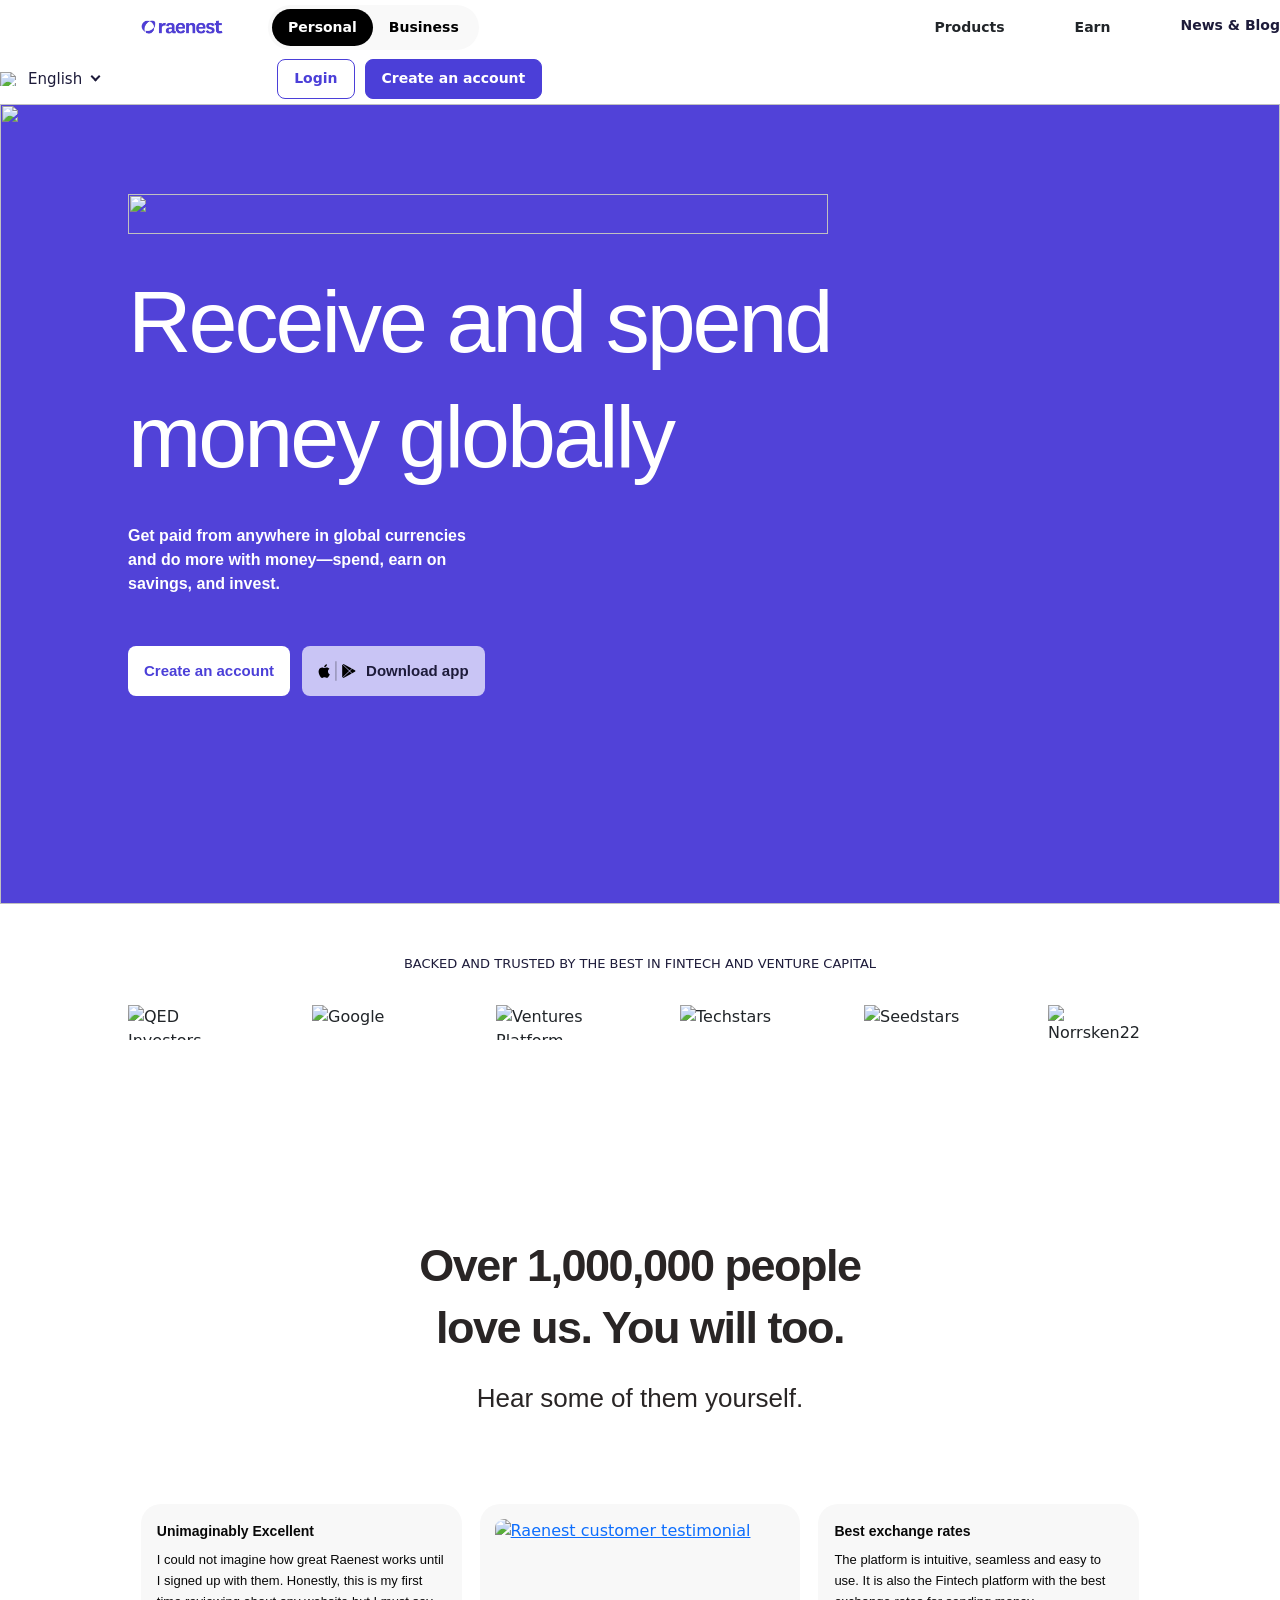
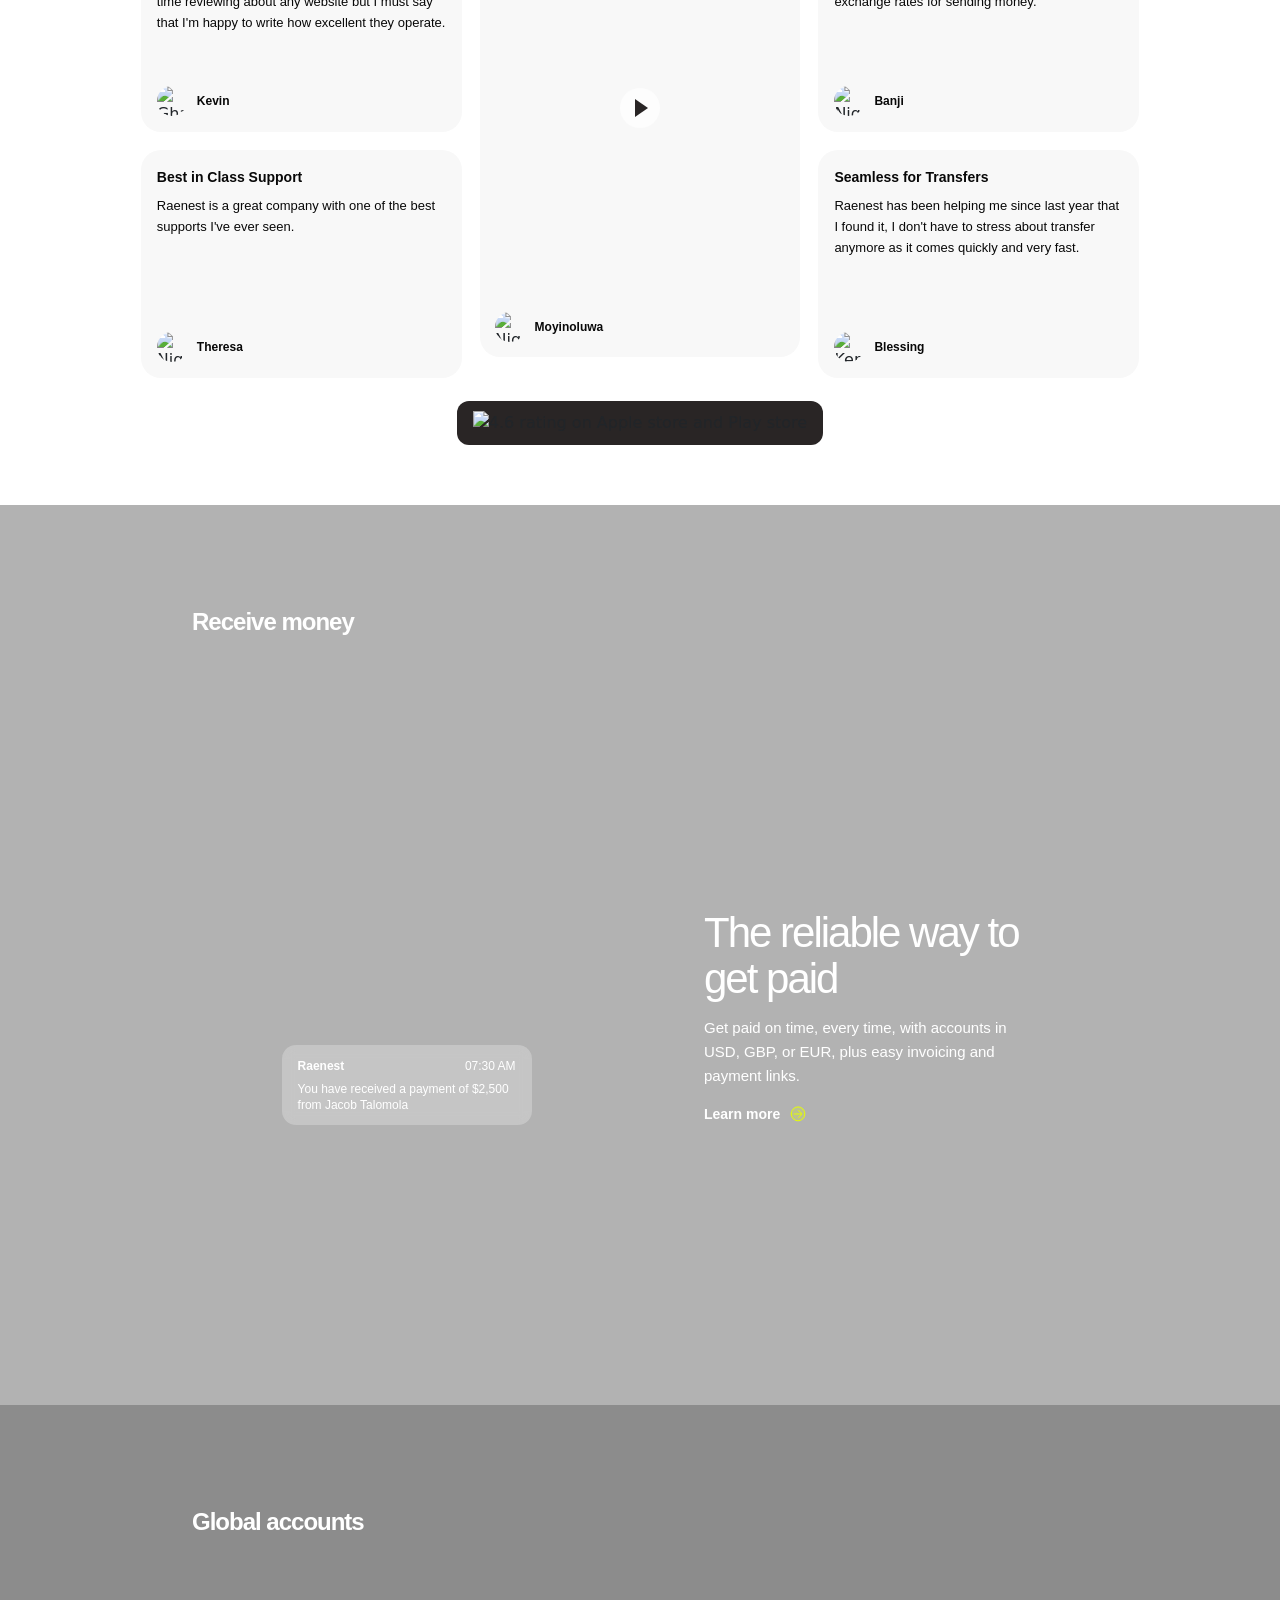
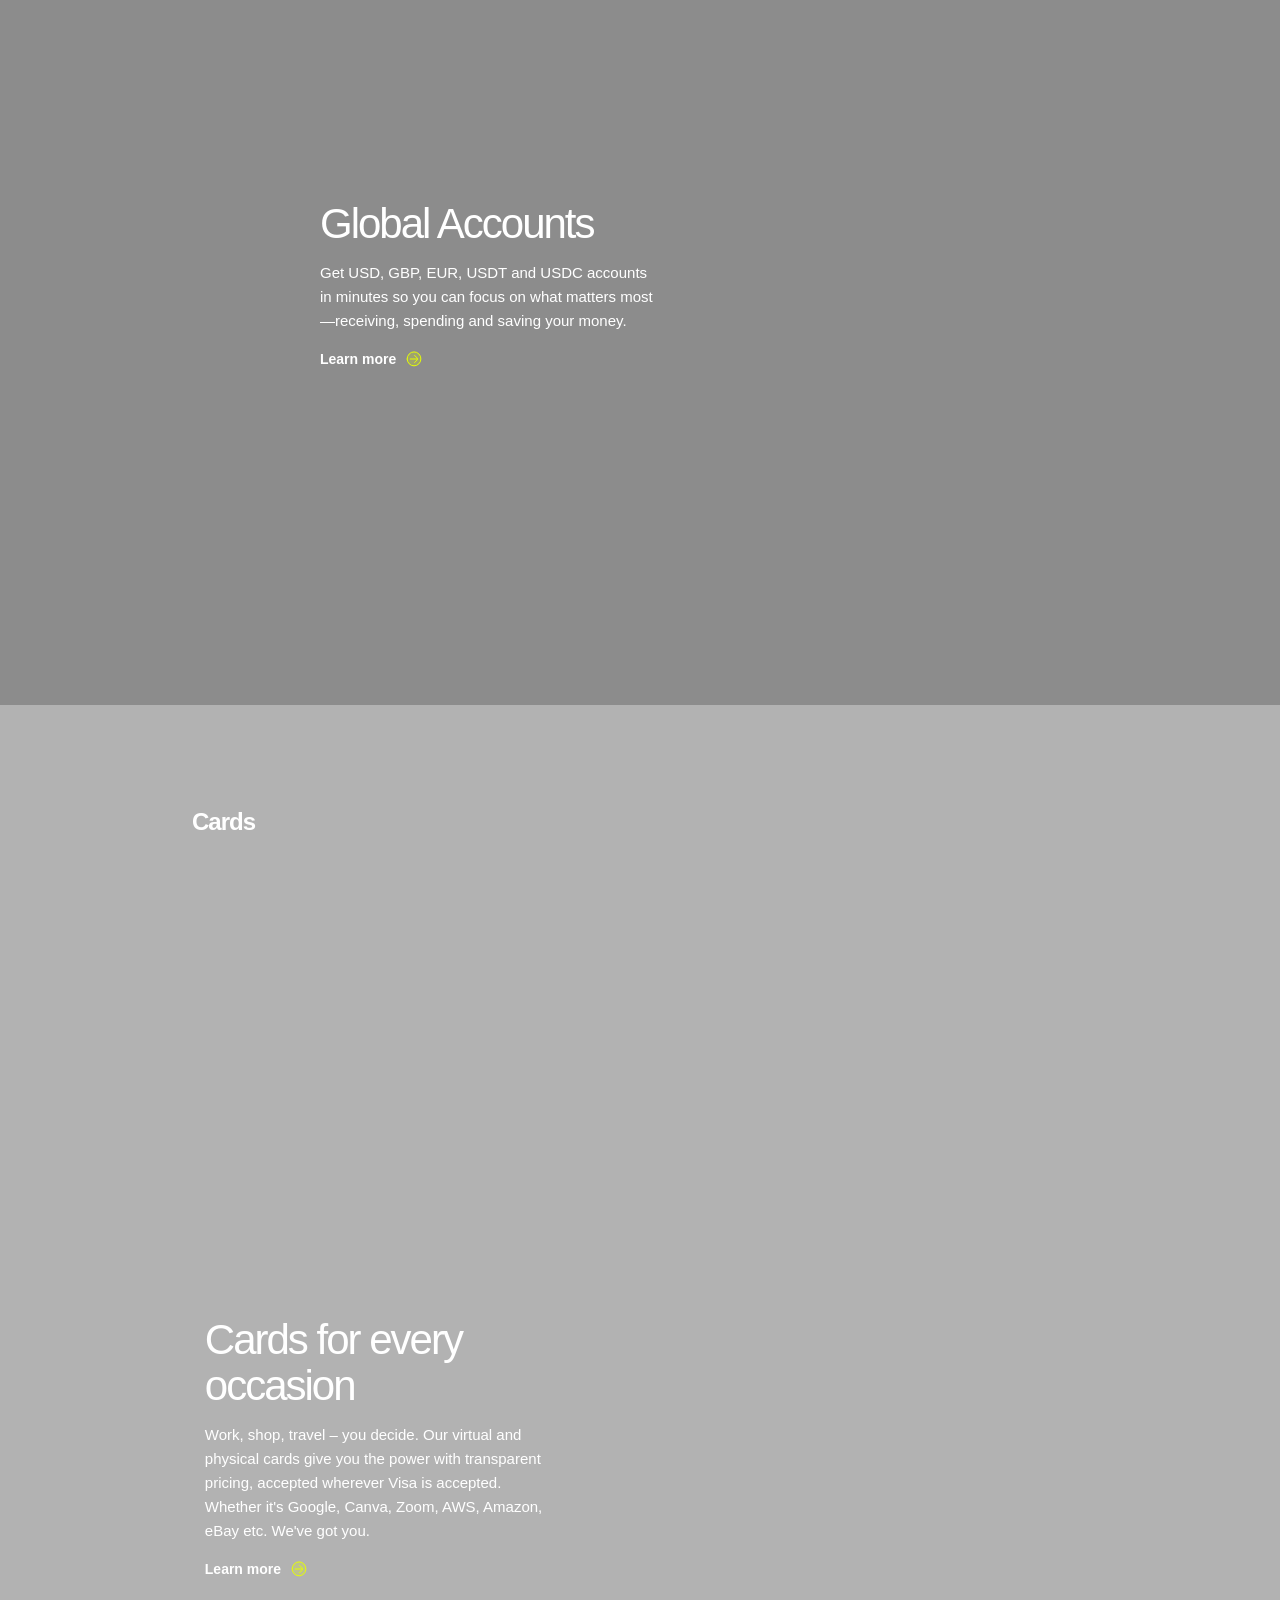
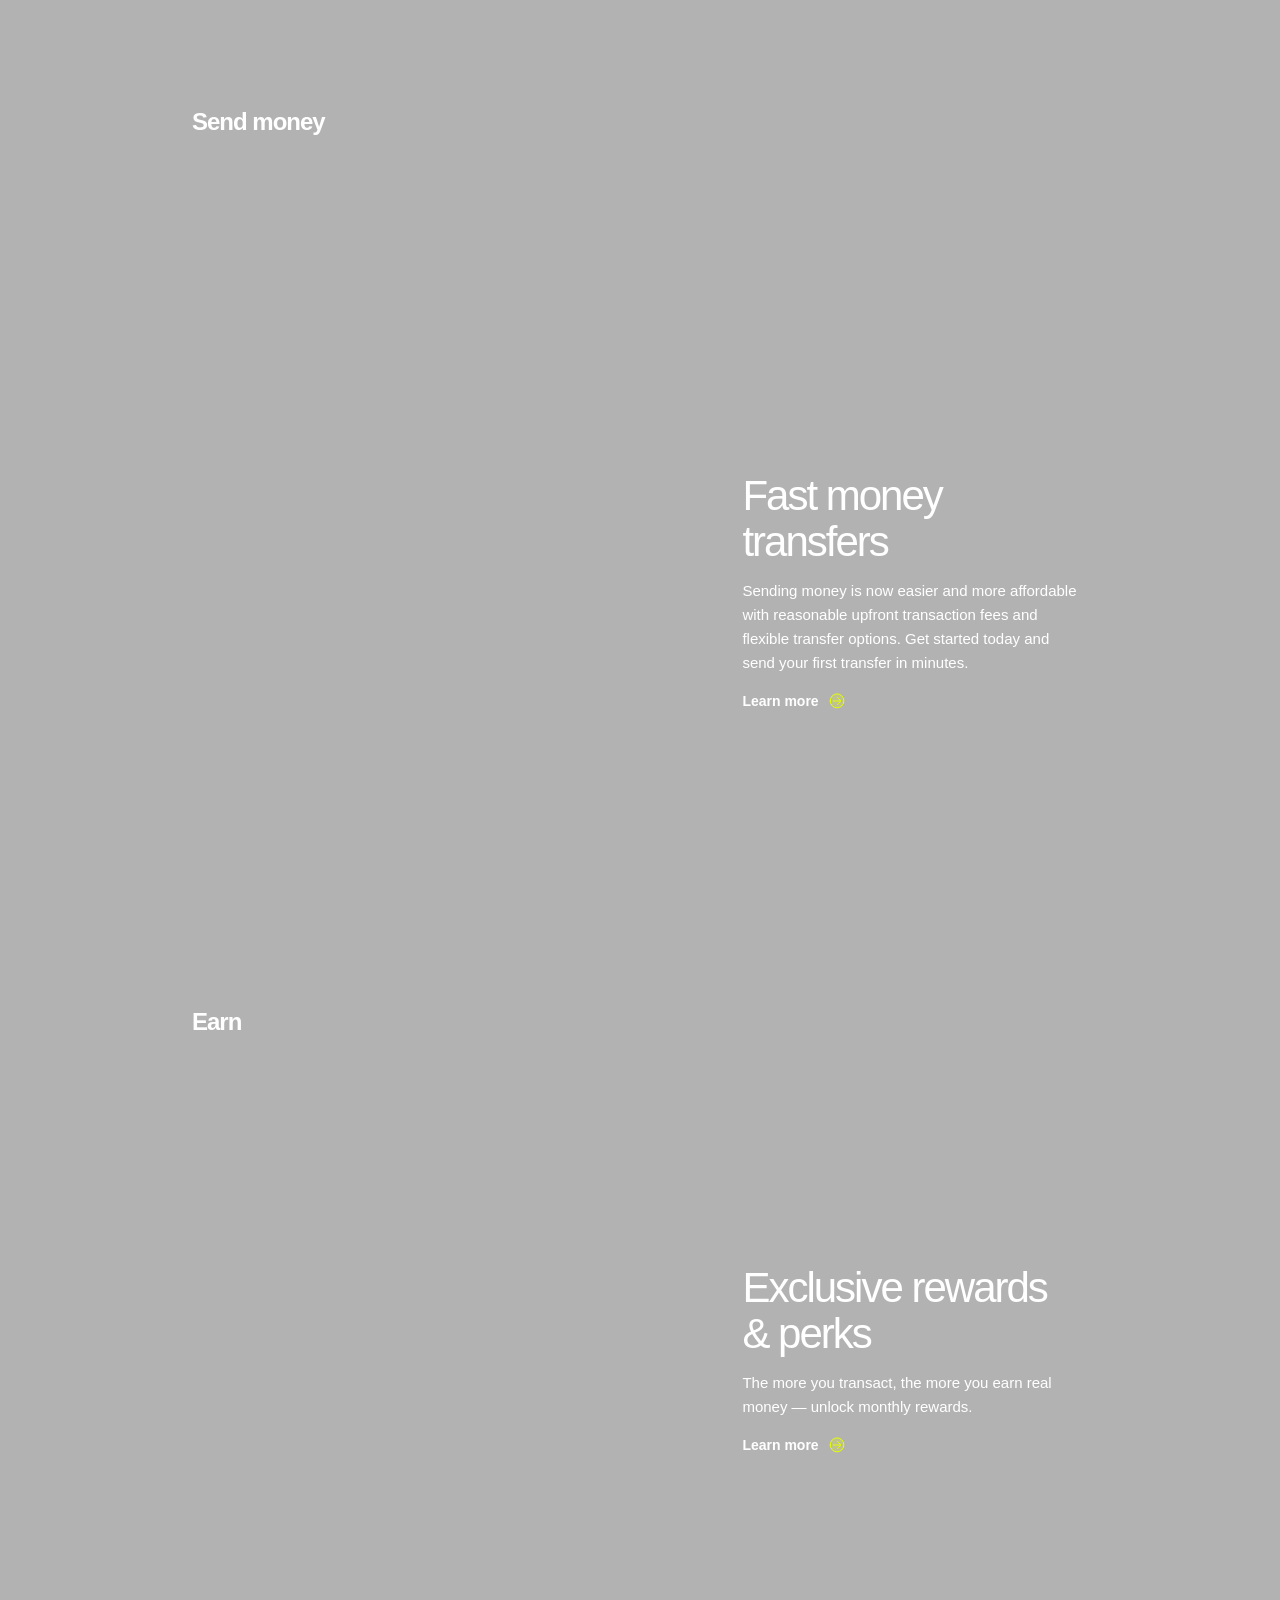
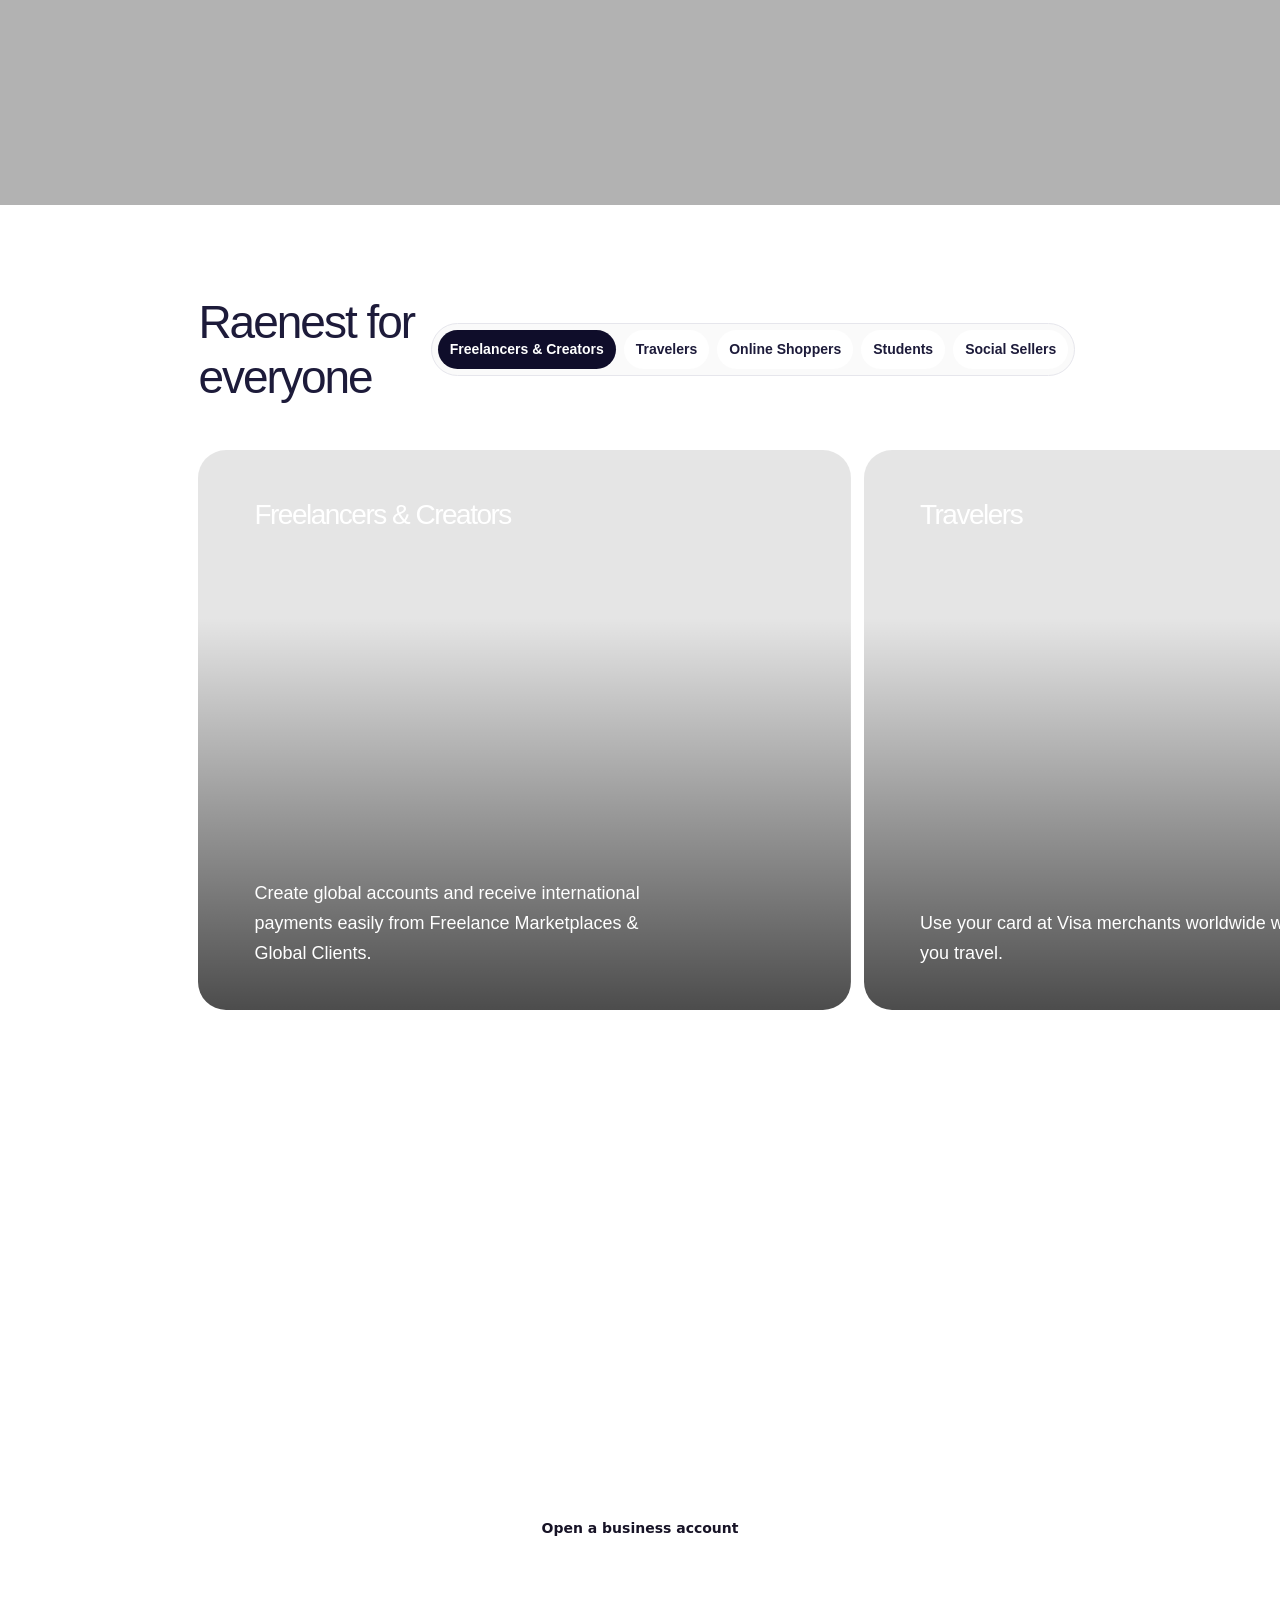
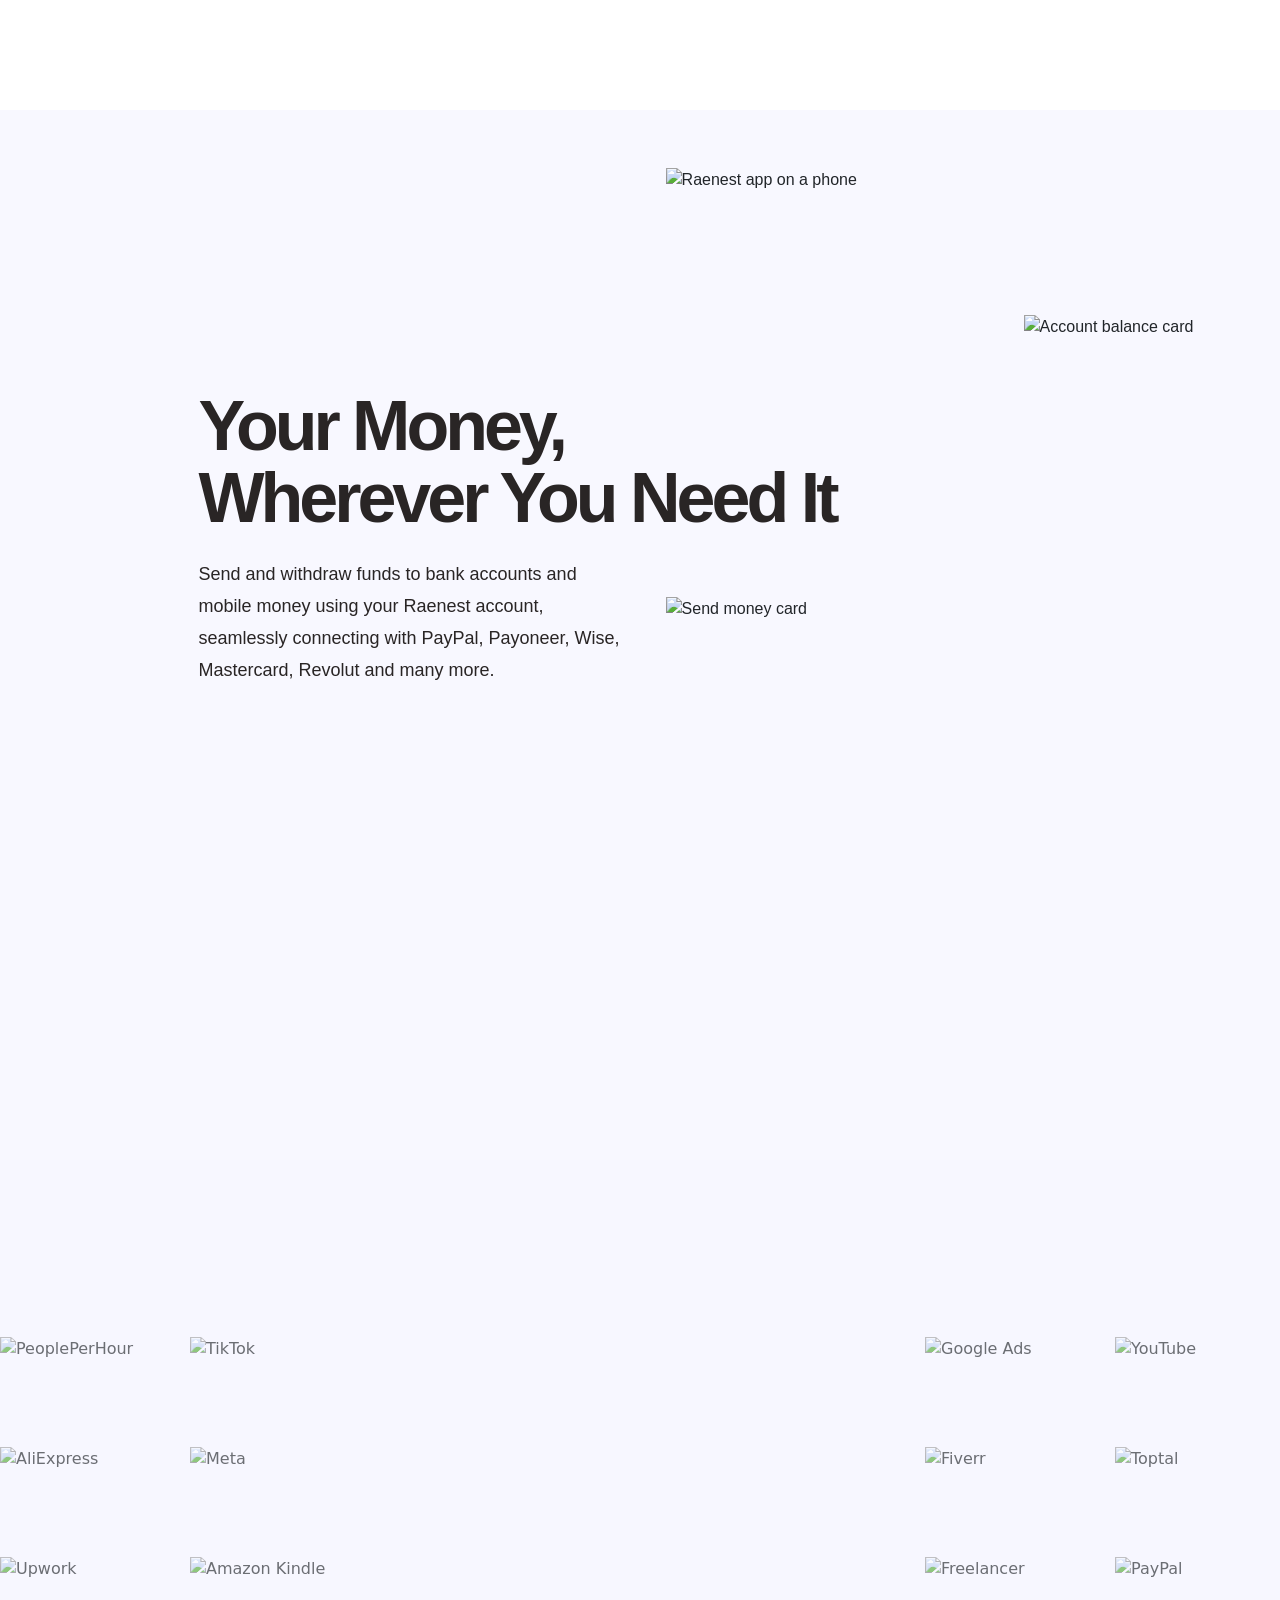
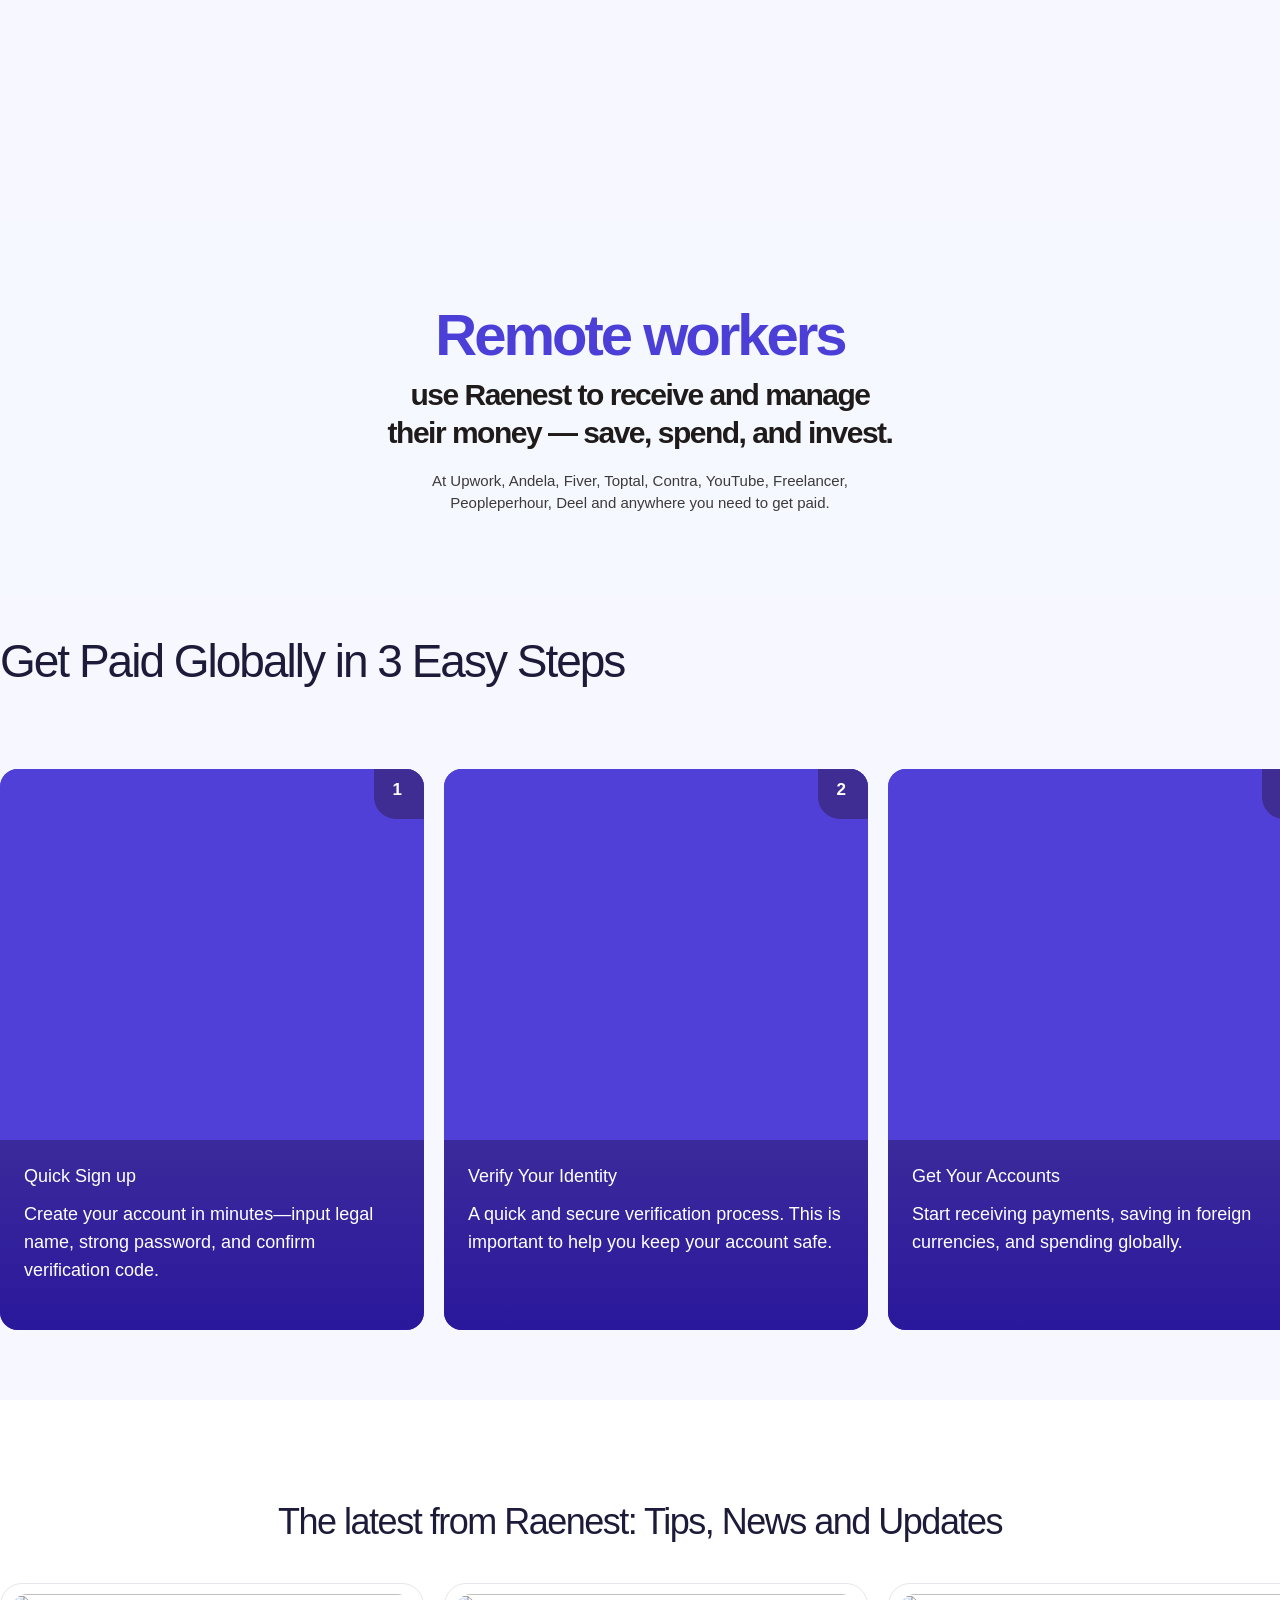
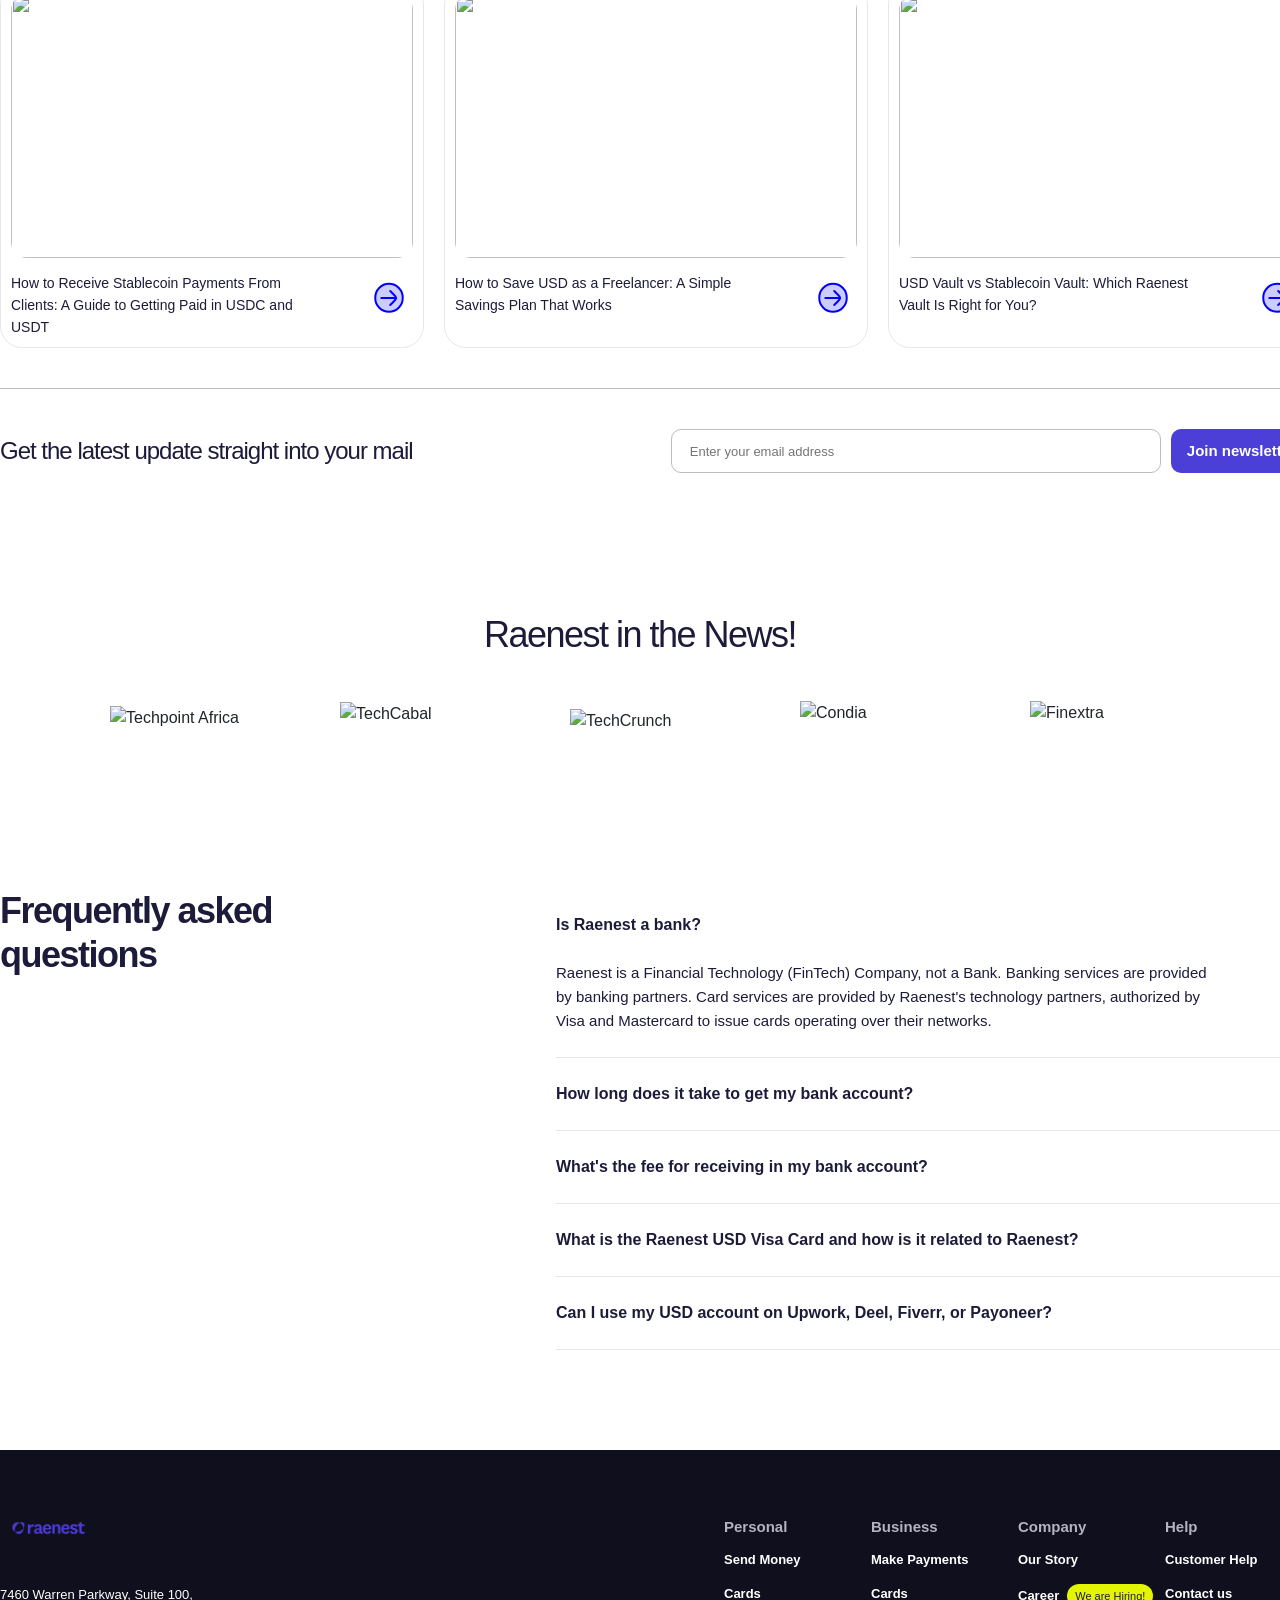
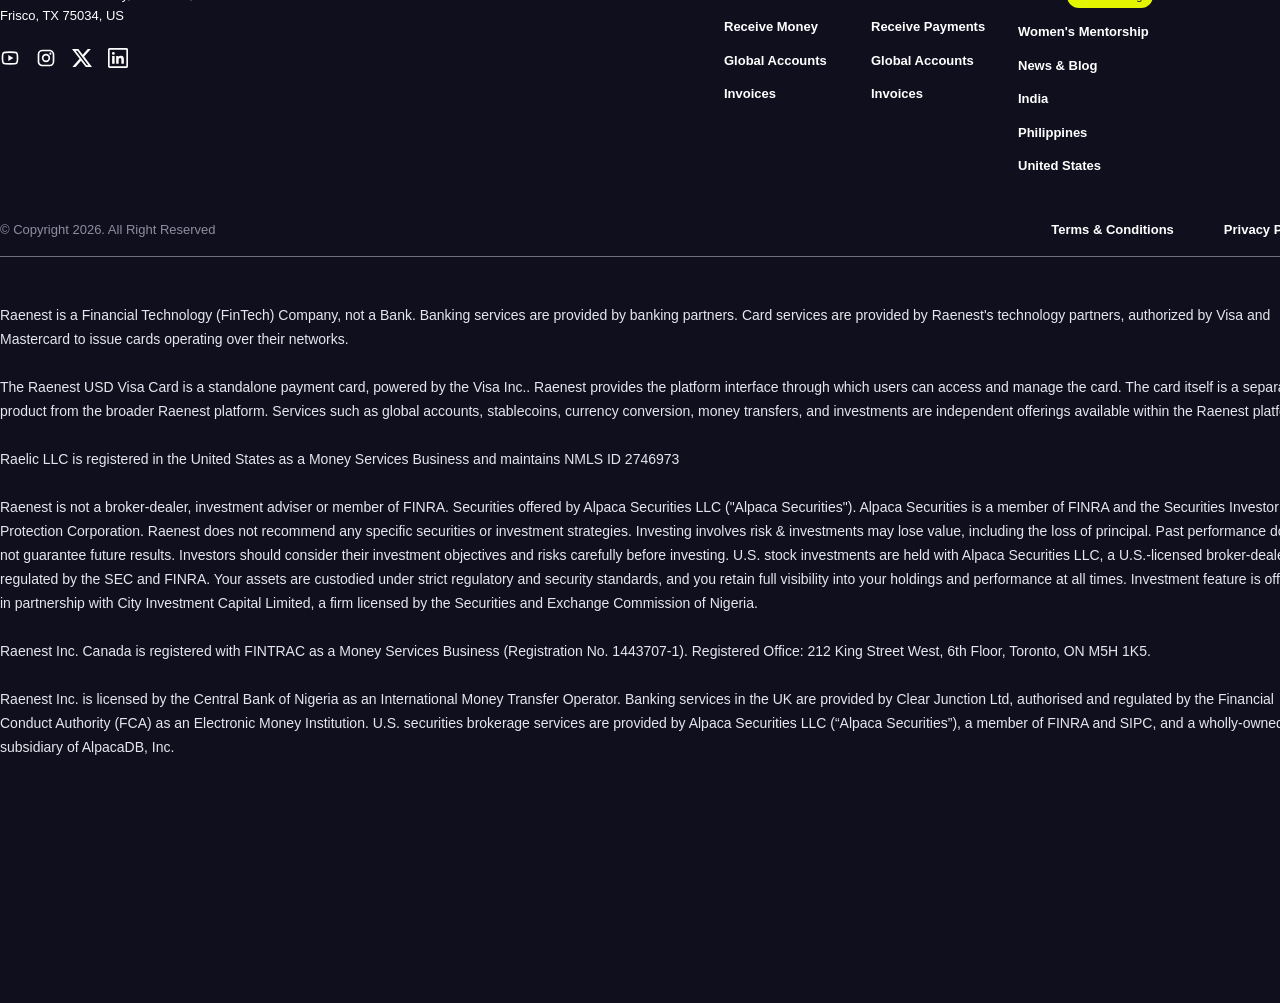
==== commit 130804fd: "pushing project" ====
--- a/index.html
+++ b/index.html
@@ -15,10 +15,10 @@
       <img class="brand-logo" src="raenest - Copy.png" alt="raenest">
       <ul class="nav nav-pills">
         <li class="nav-item">
-          <a class="nav-link active" aria-current="page" href="#">Personal</a>
+          <a class="nav-link active" aria-current="page">Personal</a>
         </li>
         <li class="nav-item">
-          <a class="nav-link" href="#">Business</a>
+          <a class="nav-link">Business</a>
         </li>
       </ul>
     </div>
@@ -26,12 +26,12 @@
     <div class="topbar-links">
 
       <div class="drop">
-        <a href="#">Products</a>
+        <a>Products</a>
 
         <div class="drop-panel">
           <div class="drop-box">
 
-            <a href="#" class="drop-item">
+            <a class="drop-item">
               <span class="drop-icon"><img src="https://cdn.prod.website-files.com/67d8614570bbea9ea5932686/680ce2bf1e6a785ba85c13cb_Transfer.svg" alt=""></span>
               <span class="drop-info">
                 <span class="drop-name">Send Money</span>
@@ -39,7 +39,7 @@
               </span>
             </a>
 
-            <a href="#" class="drop-item">
+            <a class="drop-item">
               <span class="drop-icon"><img src="https://cdn.prod.website-files.com/67d8614570bbea9ea5932686/68239c0dc29e29453547ee6a_cards.svg" alt=""></span>
               <span class="drop-info">
                 <span class="drop-name">Cards</span>
@@ -47,7 +47,7 @@
               </span>
             </a>
 
-            <a href="#" class="drop-item">
+            <a class="drop-item">
               <span class="drop-icon"><img src="https://cdn.prod.website-files.com/67d8614570bbea9ea5932686/680ce2a61e6a785ba85c078c_payment.svg" alt=""></span>
               <span class="drop-info">
                 <span class="drop-name">Receive Money</span>
@@ -55,7 +55,7 @@
               </span>
             </a>
 
-            <a href="#" class="drop-item">
+            <a class="drop-item">
               <span class="drop-icon"><img src="https://cdn.prod.website-files.com/67d8614570bbea9ea5932686/680ce2953da744757b732669_account.svg" alt=""></span>
               <span class="drop-info">
                 <span class="drop-name">Global Accounts</span>
@@ -63,7 +63,7 @@
               </span>
             </a>
 
-            <a href="#" class="drop-item">
+            <a class="drop-item">
               <span class="drop-icon"><img src="https://cdn.prod.website-files.com/67d8614570bbea9ea5932686/680ce2d0e8ed903a584503c4_invoices.svg" alt=""></span>
               <span class="drop-info">
                 <span class="drop-name">Invoices</span>
@@ -71,7 +71,7 @@
               </span>
             </a>
 
-            <a href="#" class="drop-item">
+            <a class="drop-item">
               <span class="drop-icon"><img src="https://cdn.prod.website-files.com/67d8614570bbea9ea5932686/695ce6f93717922d4d1199cd_Investment.png" alt=""></span>
               <span class="drop-info">
                 <span class="drop-name">US Stocks</span>
@@ -79,7 +79,7 @@
               </span>
             </a>
 
-            <a href="#" class="drop-item">
+            <a class="drop-item">
               <span class="drop-icon"><img src="https://cdn.prod.website-files.com/67d8614570bbea9ea5932686/696a46376def75bcf4f008f6_Icon.png" alt=""></span>
               <span class="drop-info">
                 <span class="drop-name">Upwork</span>
@@ -87,11 +87,11 @@
               </span>
             </a>
 
-            <a href="#" class="drop-item">
+            <a class="drop-item">
               <span class="drop-icon"><img src="https://cdn.prod.website-files.com/67d8614570bbea9ea5932686/696a7dbfd07b3600199ad467_Item.png" alt=""></span>
               <span class="drop-info">
                 <span class="drop-name">Stablecoins</span>
-                <span class="drop-note">Receive USDC &amp; USDT on Raenest</span>
+                <span class="drop-note">Receive USDC & USDT on Raenest</span>
               </span>
             </a>
 
@@ -102,12 +102,12 @@
       </div>
 
       <div class="drop">
-        <a href="#">Earn</a>
+        <a>Earn</a>
 
         <div class="drop-panel">
           <div class="drop-box drop-box-earn">
 
-            <a href="#" class="drop-item">
+            <a class="drop-item">
               <span class="drop-icon"><img src="https://cdn.prod.website-files.com/67d8614570bbea9ea5932686/680ce36fd81697df3fcadbd6_Referrals.svg" alt=""></span>
               <span class="drop-info">
                 <span class="drop-name">Referral</span>
@@ -115,7 +115,7 @@
               </span>
             </a>
 
-            <a href="#" class="drop-item">
+            <a class="drop-item">
               <span class="drop-icon"><img src="https://cdn.prod.website-files.com/67d8614570bbea9ea5932686/680ce2ec27b16308a5434836_Creator%20Club.svg" alt=""></span>
               <span class="drop-info">
                 <span class="drop-name">Creator Club</span>
@@ -123,7 +123,7 @@
               </span>
             </a>
 
-            <a href="#" class="drop-item">
+            <a class="drop-item">
               <span class="drop-icon"><img src="https://cdn.prod.website-files.com/67d8614570bbea9ea5932686/680ce343d4a3798fc70686c3_Rewards.svg" alt=""></span>
               <span class="drop-info">
                 <span class="drop-name">Rewards</span>
@@ -178,10 +178,10 @@
       <p style="font-size: 16px; font-weight: 550;">Get paid from anywhere in global currencies <br> and do more with money—spend, earn on <br>savings, and invest.</p>
 
       <div class="banner-actions">
-        <a href="#" class="btn-create">Create an account</a>
+        <a class="btn-create">Create an account</a>
 
         <div class="app-download">
-          <a href="#" class="btn-download">
+          <a class="btn-download">
             <img class="store-icon" src="[data-uri]" alt="">
             Download app
           </a>
@@ -262,7 +262,7 @@
     <div class="video-col">
       <div class="video-box">
 
-        <a href="https://www.raenest.com/#" class="video-link">
+        <a href="https://www.raenest.com/" class="video-link">
           <img src="https://cdn.prod.website-files.com/67d85bdb392a92fa03e2f524/680c851c995fd04d3c69dbd0_Geegpay%20testimonal-p-500.jpg" alt="Raenest customer testimonial">
           <div class="play-btn">
             <span></span>
@@ -305,16 +305,13 @@
 
     </div>
 
-    
-     
-
-  </div>
-    
- <div class="rating-wrap">
-      <div class="rating-badge">
-        <img src="https://cdn.prod.website-files.com/67d85bdb392a92fa03e2f524/67da765d766109f2885b3e8b_store-rating.png" alt="4.6 rating on Apple store and Play store">
-      </div>
-    </div>
+  </div>
+
+  <div class="rating-wrap">
+    <div class="rating-badge">
+      <img src="https://cdn.prod.website-files.com/67d85bdb392a92fa03e2f524/67da765d766109f2885b3e8b_store-rating.png" alt="4.6 rating on Apple store and Play store">
+    </div>
+  </div>
 
 
   <div class="story-stack">
@@ -330,7 +327,7 @@
       <div class="story-copy">
         <h2>The reliable way to get paid</h2>
         <p>Get paid on time, every time, with accounts in USD, GBP, or EUR, plus easy invoicing and payment links.</p>
-        <a href="#" class="more-link">Learn more <span class="more-dot">&#8594;</span></a>
+        <a class="more-link">Learn more <span class="more-dot"> <img src="andrsrxn--arrow-right-circle (2).svg" alt=""> </span></a>
       </div>
     </section>
 
@@ -340,7 +337,7 @@
       <div class="story-copy">
         <h2>Global Accounts</h2>
         <p>Get USD, GBP, EUR, USDT and USDC accounts in minutes so you can focus on what matters most—receiving, spending and saving your money.</p>
-        <a href="#" class="more-link">Learn more <span class="more-dot">&#8594;</span></a>
+        <a class="more-link">Learn more <span class="more-dot"> <img src="andrsrxn--arrow-right-circle (2).svg" alt=""> </span></a>
       </div>
 
       <img class="story-img" src="https://cdn.prod.website-files.com/67d85bdb392a92fa03e2f524/67dbf3dd29d1f0d510cbbadb_slider%201%20ui%20element%2002.svg" alt="">
@@ -354,7 +351,7 @@
       <div class="story-copy">
         <h2>Cards for every occasion</h2>
         <p>Work, shop, travel – you decide. Our virtual and physical cards give you the power with transparent pricing, accepted wherever Visa is accepted. Whether it's Google, Canva, Zoom, AWS, Amazon, eBay etc. We've got you.</p>
-        <a href="#" class="more-link">Learn more <span class="more-dot">&#8594;</span></a>
+        <a class="more-link">Learn more <span class="more-dot"> <img src="andrsrxn--arrow-right-circle (2).svg" alt=""> </span></a>
       </div>
     </section>
 
@@ -364,7 +361,7 @@
       <div class="story-copy">
         <h2>Fast money transfers</h2>
         <p>Sending money is now easier and more affordable with reasonable upfront transaction fees and flexible transfer options. Get started today and send your first transfer in minutes.</p>
-        <a href="#" class="more-link">Learn more <span class="more-dot">&#8594;</span></a>
+        <a class="more-link">Learn more <span class="more-dot"> <img src="andrsrxn--arrow-right-circle (2).svg" alt=""> </span></a>
       </div>
     </section>
 
@@ -372,9 +369,9 @@
       <span class="story-tag">Earn</span>
 
       <div class="story-copy">
-        <h2>Exclusive rewards &amp; perks</h2>
+        <h2>Exclusive rewards & perks</h2>
         <p>The more you transact, the more you earn real money — unlock monthly rewards.</p>
-        <a href="#" class="more-link">Learn more <span class="more-dot">&#8594;</span></a>
+        <a class="more-link">Learn more <span class="more-dot"> <img src="andrsrxn--arrow-right-circle (2).svg" alt=""> </span></a>
       </div>
     </section>
 
@@ -392,7 +389,7 @@
       <h2>Raenest for everyone</h2>
 
       <div class="who-tabs">
-        <label for="who1" class="who-tab">Freelancers &amp; Creators</label>
+        <label for="who1" class="who-tab">Freelancers & Creators</label>
         <label for="who2" class="who-tab">Travelers</label>
         <label for="who3" class="who-tab">Online Shoppers</label>
         <label for="who4" class="who-tab">Students</label>
@@ -404,8 +401,8 @@
       <div class="who-track">
 
         <div class="who-card">
-          <h3>Freelancers &amp; Creators</h3>
-          <p>Create global accounts and receive international payments easily from Freelance Marketplaces &amp; Global Clients.</p>
+          <h3>Freelancers & Creators</h3>
+          <p>Create global accounts and receive international payments easily from Freelance Marketplaces & Global Clients.</p>
         </div>
 
         <div class="who-card">
@@ -564,28 +561,28 @@
 
     <div class="news-row">
 
-      <a href="#" class="news-card">
+      <a class="news-card">
         <div class="news-img">
           <img src="https://cdn.prod.website-files.com/67d8614570bbea9ea5932686/6aeb5631c6ea77515058d1ca_how%20to%20receive%20stablecoin.png" alt="">
         </div>
         <h3>How to Receive Stablecoin Payments From Clients: A Guide to Getting Paid in USDC and USDT</h3>
-        <span class="news-arrow">&#8594;</span>
+        <span class="news-arrow"> <img src="andrsrxn--arrow-right-circle.svg" alt=""> </span>
       </a>
 
-      <a href="#" class="news-card">
+      <a class="news-card">
         <div class="news-img">
           <img src="https://cdn.prod.website-files.com/67d8614570bbea9ea5932686/6aeb4e02970096c683067dca_How%20to%20save%20in%20USD.png" alt="">
         </div>
         <h3>How to Save USD as a Freelancer: A Simple Savings Plan That Works</h3>
-        <span class="news-arrow">&#8594;</span>
+        <span class="news-arrow"> <img src="andrsrxn--arrow-right-circle.svg" alt=""> </span>
       </a>
 
-      <a href="#" class="news-card">
+      <a class="news-card">
         <div class="news-img">
           <img src="https://cdn.prod.website-files.com/67d8614570bbea9ea5932686/6aeb41f84e2b49672719824b_usd%20vs%20stablecoin.png" alt="">
         </div>
         <h3>USD Vault vs Stablecoin Vault: Which Raenest Vault Is Right for You?</h3>
-        <span class="news-arrow">&#8594;</span>
+        <span class="news-arrow"> <img src="andrsrxn--arrow-right-circle.svg" alt=""> </span> 
       </a>
 
     </div>
@@ -595,7 +592,7 @@
 
       <div class="subscribe-form">
         <input type="text" placeholder="Enter your email address">
-        <a href="#" class="subscribe-btn">Join newsletter</a>
+        <a class="subscribe-btn">Join newsletter</a>
       </div>
     </div>
 
@@ -659,10 +656,10 @@
           <img class="footer-logo-img" src="raenest - Copy.png" alt="raenest">
           <p class="footer-addr">7460 Warren Parkway, Suite 100,<br>Frisco, TX 75034, US</p>
           <div class="footer-icons">
-            <a href="#"><img src="line-md--youtube.svg" alt="YouTube"></a>
-            <a href="#"><img src="mdi--instagram.svg" alt="Instagram"></a>
-            <a href="#"><img src="bi--twitter-x.svg" alt="X"></a>
-            <a href="#"><img src="garden--linkedin-stroke-12 (1).svg" alt="LinkedIn"></a>
+            <a><img src="line-md--youtube.svg" alt="YouTube"></a>
+            <a><img src="mdi--instagram.svg" alt="Instagram"></a>
+            <a><img src="bi--twitter-x.svg" alt="X"></a>
+            <a><img src="garden--linkedin-stroke-12 (1).svg" alt="LinkedIn"></a>
           </div>
         </div>
 
@@ -670,37 +667,37 @@
 
           <div class="footer-col">
             <h4>Personal</h4>
-            <a href="#">Send Money</a>
-            <a href="#">Cards</a>
-            <a href="#">Receive Money</a>
-            <a href="#">Global Accounts</a>
-            <a href="#">Invoices</a>
+            <a>Send Money</a>
+            <a>Cards</a>
+            <a>Receive Money</a>
+            <a>Global Accounts</a>
+            <a>Invoices</a>
           </div>
 
           <div class="footer-col">
             <h4>Business</h4>
-            <a href="#">Make Payments</a>
-            <a href="#">Cards</a>
-            <a href="#">Receive Payments</a>
-            <a href="#">Global Accounts</a>
-            <a href="#">Invoices</a>
+            <a>Make Payments</a>
+            <a>Cards</a>
+            <a>Receive Payments</a>
+            <a>Global Accounts</a>
+            <a>Invoices</a>
           </div>
 
           <div class="footer-col">
             <h4>Company</h4>
-            <a href="#">Our Story</a>
-            <a href="#" class="jobs-link">Career <span class="hiring-tag">We are Hiring!</span></a>
-            <a href="#">Women's Mentorship</a>
-            <a href="https://www.raenest.com/blog">News &amp; Blog</a>
-            <a href="#">India</a>
-            <a href="#">Philippines</a>
-            <a href="#">United States</a>
+            <a>Our Story</a>
+            <a class="jobs-link">Career <span class="hiring-tag">We are Hiring!</span></a>
+            <a>Women's Mentorship</a>
+            <a href="https://www.raenest.com/blog">News & Blog</a>
+            <a>India</a>
+            <a>Philippines</a>
+            <a>United States</a>
           </div>
 
           <div class="footer-col">
             <h4>Help</h4>
-            <a href="#">Customer Help</a>
-            <a href="#">Contact us</a>
+            <a>Customer Help</a>
+            <a>Contact us</a>
           </div>
 
         </div>
@@ -709,8 +706,8 @@
       <div class="footer-strip">
         <span class="copy-text">© Copyright 2026. All Right Reserved</span>
         <div class="footer-policies">
-          <a href="#">Terms &amp; Conditions</a>
-          <a href="#">Privacy Policy</a>
+          <a>Terms & Conditions</a>
+          <a>Privacy Policy</a>
         </div>
       </div>
 
@@ -721,7 +718,7 @@
 
         <p>Raelic LLC is registered in the United States as a Money Services Business and maintains NMLS ID 2746973</p>
 
-        <p>Raenest is not a broker-dealer, investment adviser or member of FINRA. Securities offered by Alpaca Securities LLC ("Alpaca Securities"). Alpaca Securities is a member of FINRA and the Securities Investor Protection Corporation. Raenest does not recommend any specific securities or investment strategies. Investing involves risk &amp; investments may lose value, including the loss of principal. Past performance does not guarantee future results. Investors should consider their investment objectives and risks carefully before investing. U.S. stock investments are held with Alpaca Securities LLC, a U.S.-licensed broker-dealer regulated by the SEC and FINRA. Your assets are custodied under strict regulatory and security standards, and you retain full visibility into your holdings and performance at all times. Investment feature is offered in partnership with City Investment Capital Limited, a firm licensed by the Securities and Exchange Commission of Nigeria.</p>
+        <p>Raenest is not a broker-dealer, investment adviser or member of FINRA. Securities offered by Alpaca Securities LLC ("Alpaca Securities"). Alpaca Securities is a member of FINRA and the Securities Investor Protection Corporation. Raenest does not recommend any specific securities or investment strategies. Investing involves risk & investments may lose value, including the loss of principal. Past performance does not guarantee future results. Investors should consider their investment objectives and risks carefully before investing. U.S. stock investments are held with Alpaca Securities LLC, a U.S.-licensed broker-dealer regulated by the SEC and FINRA. Your assets are custodied under strict regulatory and security standards, and you retain full visibility into your holdings and performance at all times. Investment feature is offered in partnership with City Investment Capital Limited, a firm licensed by the Securities and Exchange Commission of Nigeria.</p>
 
         <p>Raenest Inc. Canada is registered with FINTRAC as a Money Services Business (Registration No. 1443707-1). Registered Office: 212 King Street West, 6th Floor, Toronto, ON M5H 1K5.</p>
 
--- a/Main_Project_styling.css
+++ b/Main_Project_styling.css
@@ -652,13 +652,9 @@
   text-decoration: none;
 }
 
-.more-dot {
-  width: 16px;
+.more-dot img {
+  width: 20px;
   height: 16px;
-  border-radius: 50%;
-  background-color: #E4F500;
-  color: #1D1B3A;
-  font-size: 11px;
   display: flex;
   align-items: center;
   justify-content: center;
@@ -1173,24 +1169,10 @@
   color: #1D1B3A;
 }
 
-.news-card::after {
-  content: "";
-  position: absolute;
-  right: -1px;
-  bottom: -1px;
-  box-sizing: border-box;
-  width: 64px;
-  height: 91px;
-  background-color: #ffffff;
-  border-top: 1px solid #E6E6EC;
-  border-left: 1px solid #E6E6EC;
-  border-top-left-radius: 30px;
-}
-
 .news-img {
   width: 100%;
   height: 264px;
-  border-radius: 16px 16px 30px 16px;
+  border-radius: 16px;
   overflow: hidden;
 }
 
@@ -1208,24 +1190,20 @@
   line-height: 22px;
 }
 
-.news-arrow {
+.news-arrow img {
   position: absolute;
   right: 18px;
   bottom: 33px;
   z-index: 1;
   width: 32px;
   height: 32px;
-  border-radius: 50%;
-  background-color: #4B3FD8;
-  color: #ffffff;
-  font-size: 16px;
   display: flex;
   align-items: center;
   justify-content: center;
   transition: transform 0.3s;
 }
 
-.news-card:hover .news-arrow {
+.news-card:hover .news-arrow img {
   transform: translateX(6px);
 }
 
@@ -1442,13 +1420,15 @@
   color: #B3B3C2;
 }
 
-.footer-col a {
+.footer-col a,
+.footer-col a:not([href]) {
   display: block;
   margin-bottom: 14px;
   font-size: 13px;
   font-weight: bold;
   color: #ffffff;
   text-decoration: none;
+  cursor: pointer;
 }
 
 .footer-col a.jobs-link {
@@ -1484,11 +1464,13 @@
   gap: 50px;
 }
 
-.footer-policies a {
+.footer-policies a,
+.footer-policies a:not([href]) {
   font-size: 13px;
   font-weight: bold;
   color: #ffffff;
   text-decoration: none;
+  cursor: pointer;
 }
 
 .footer-notes {
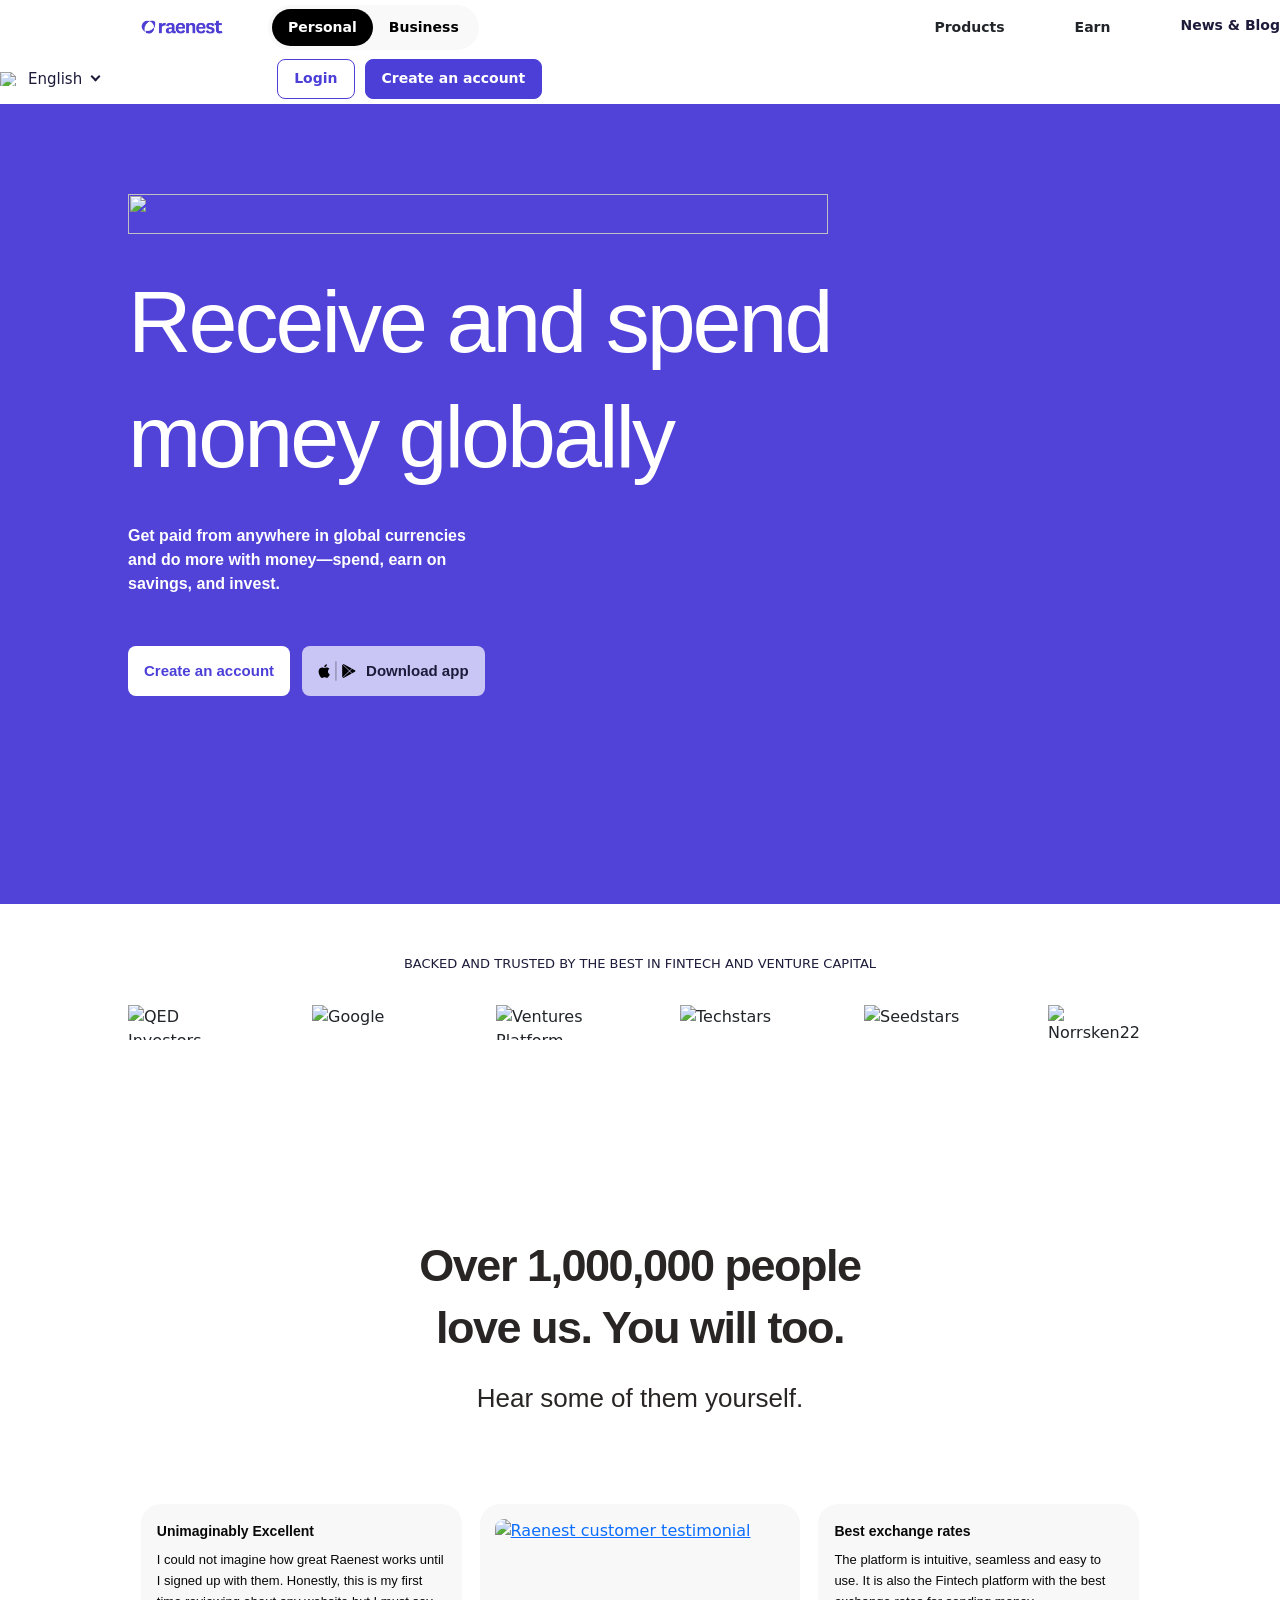
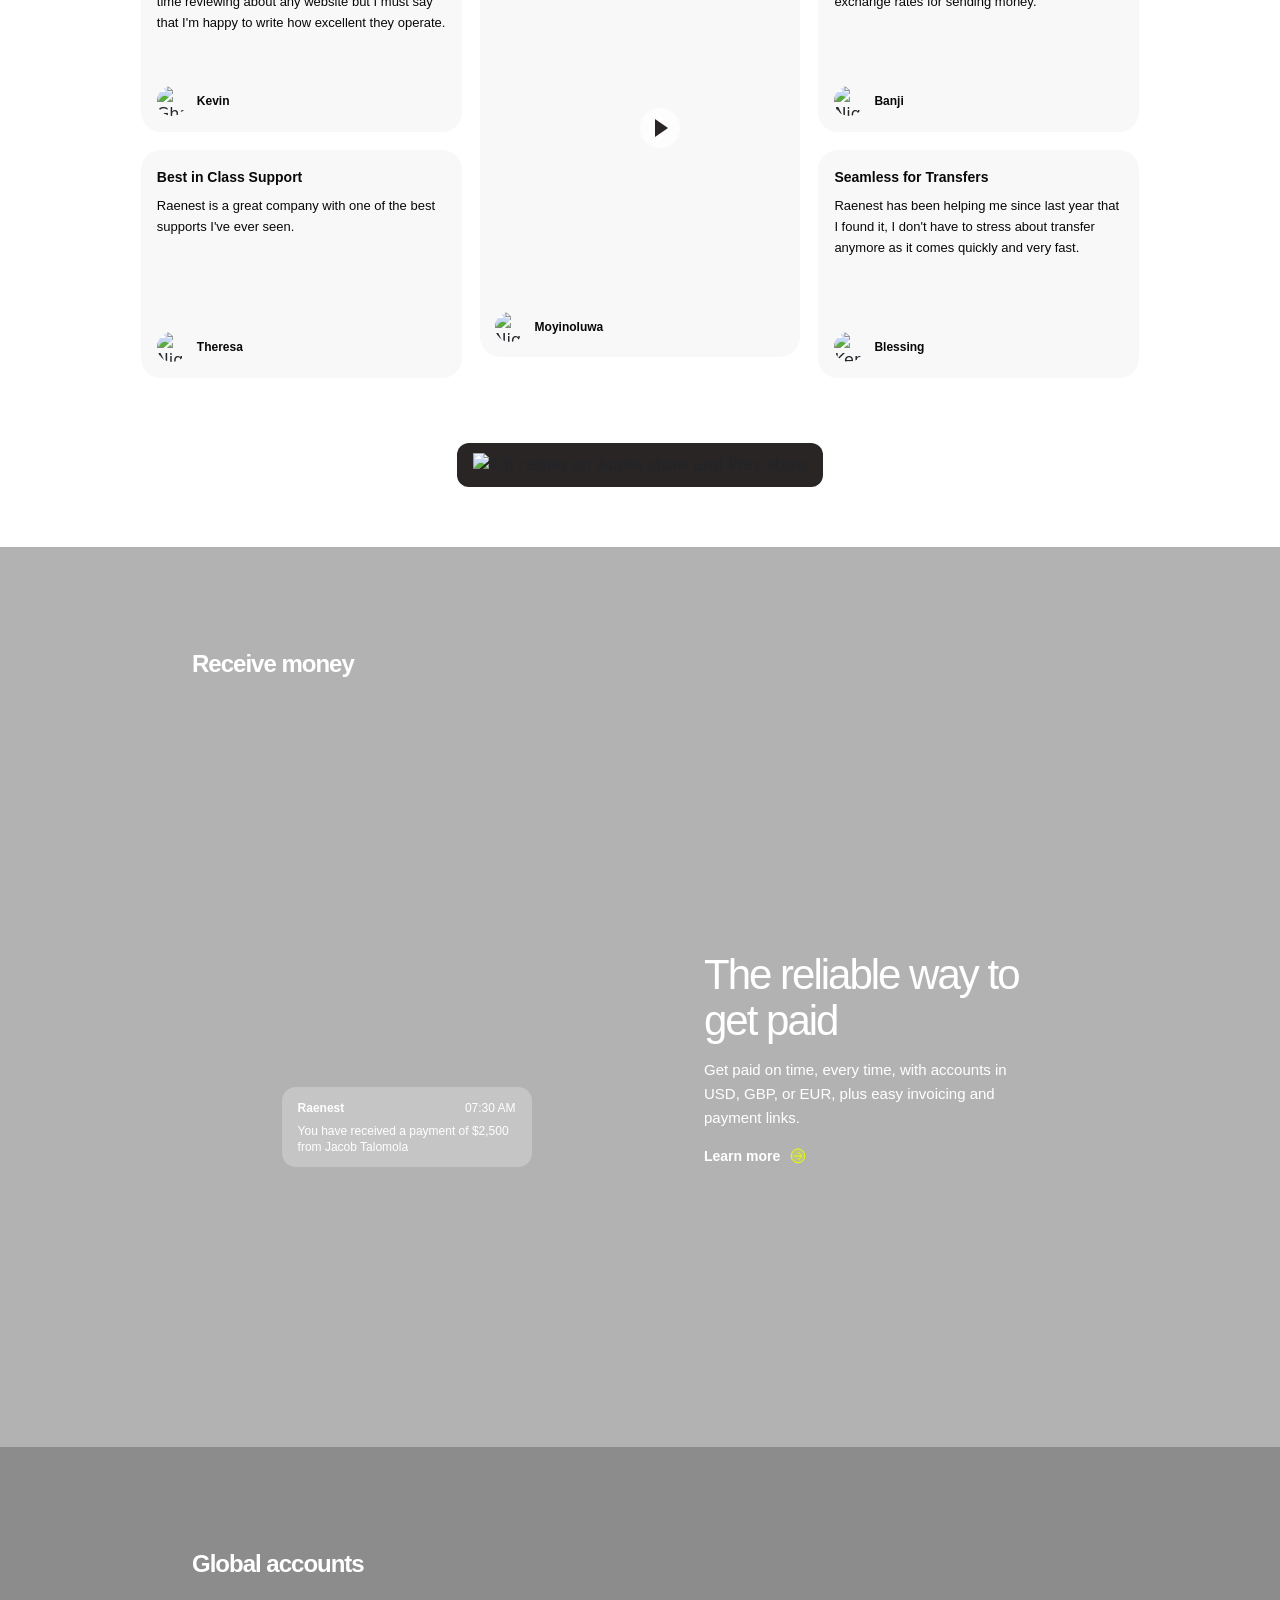
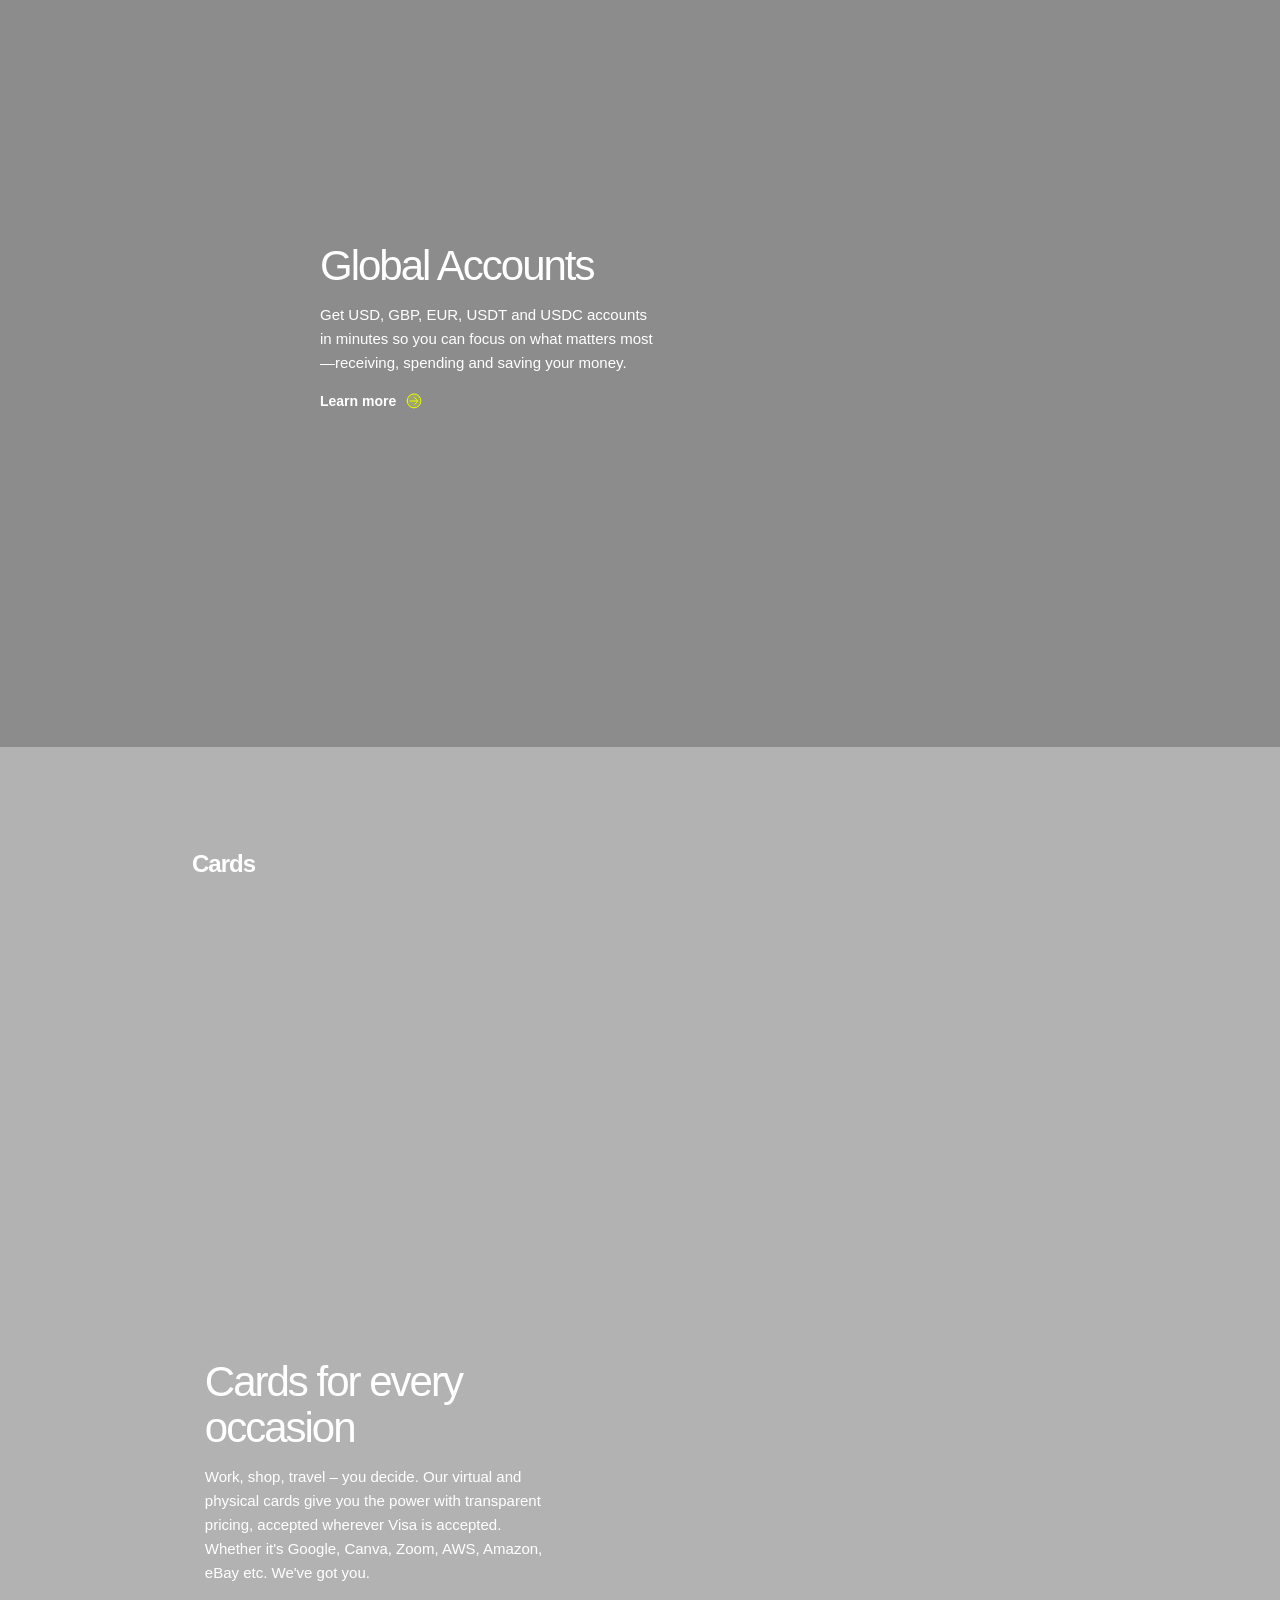
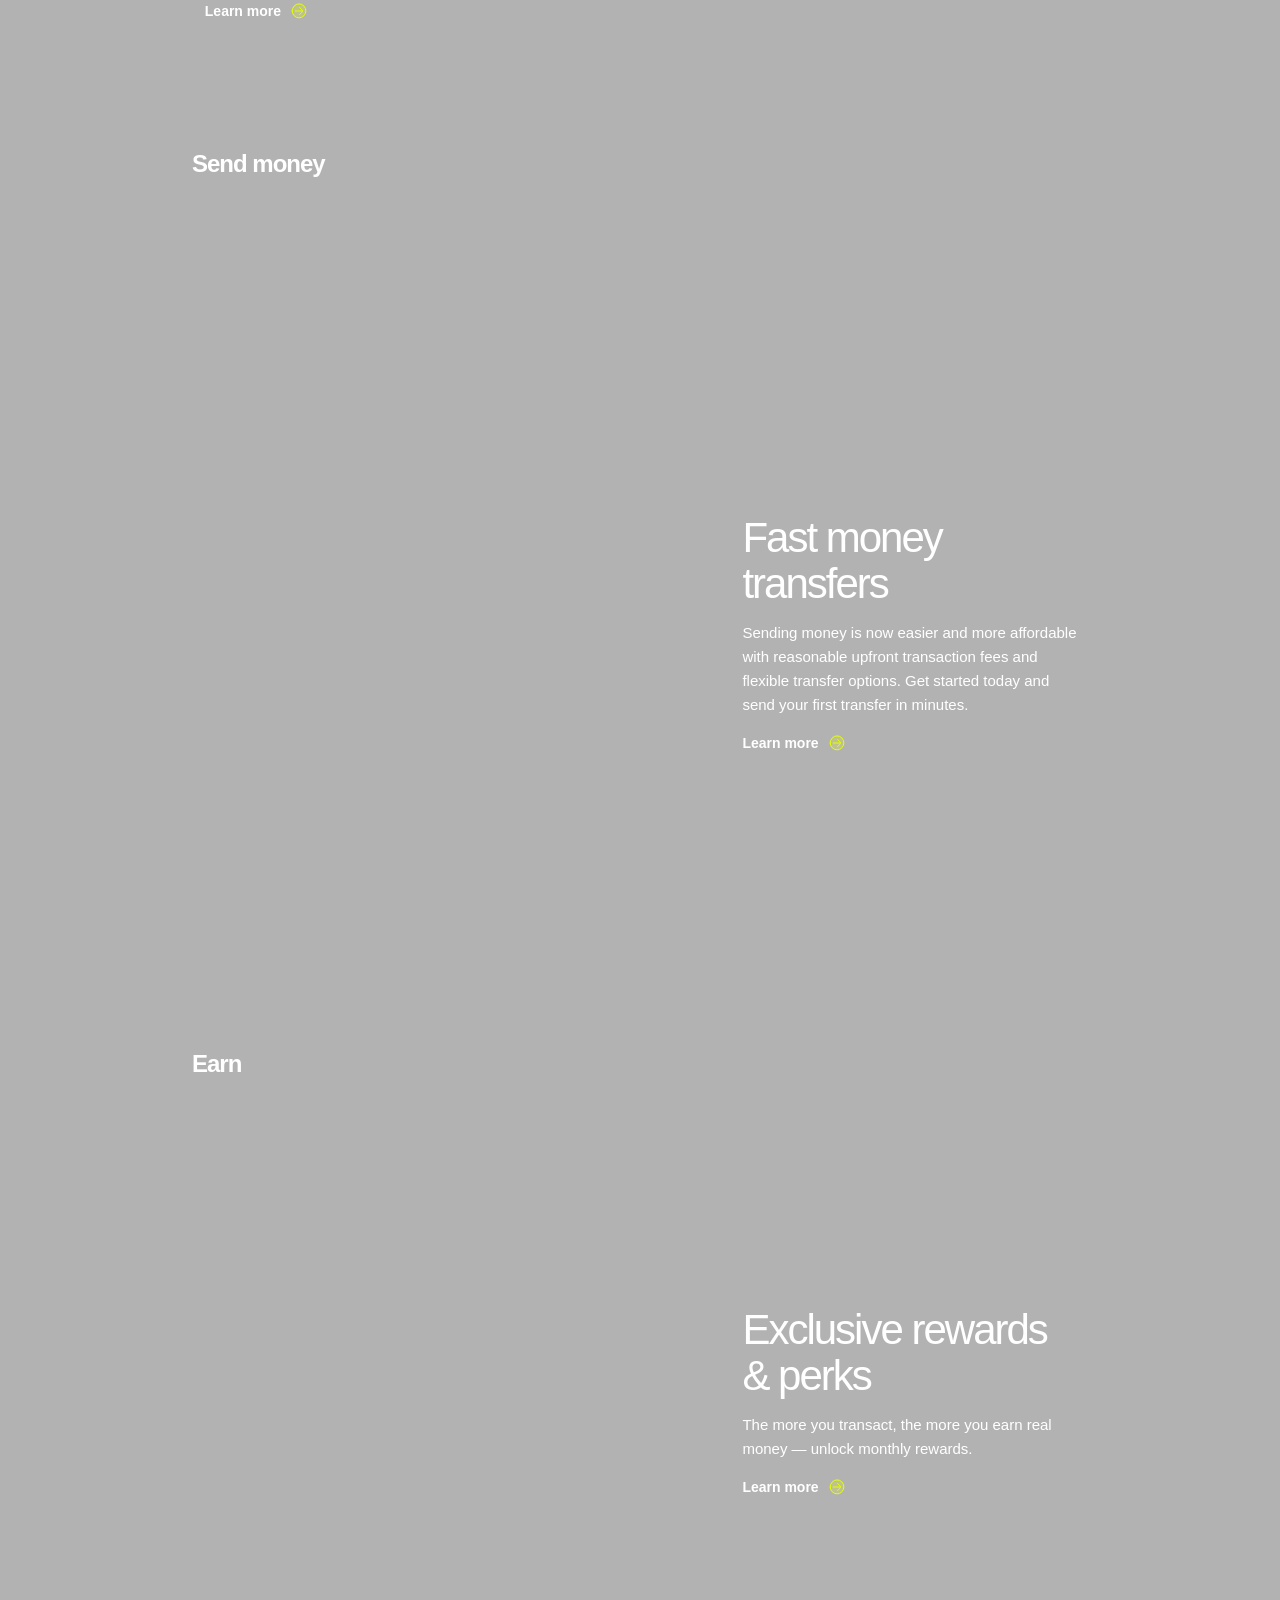
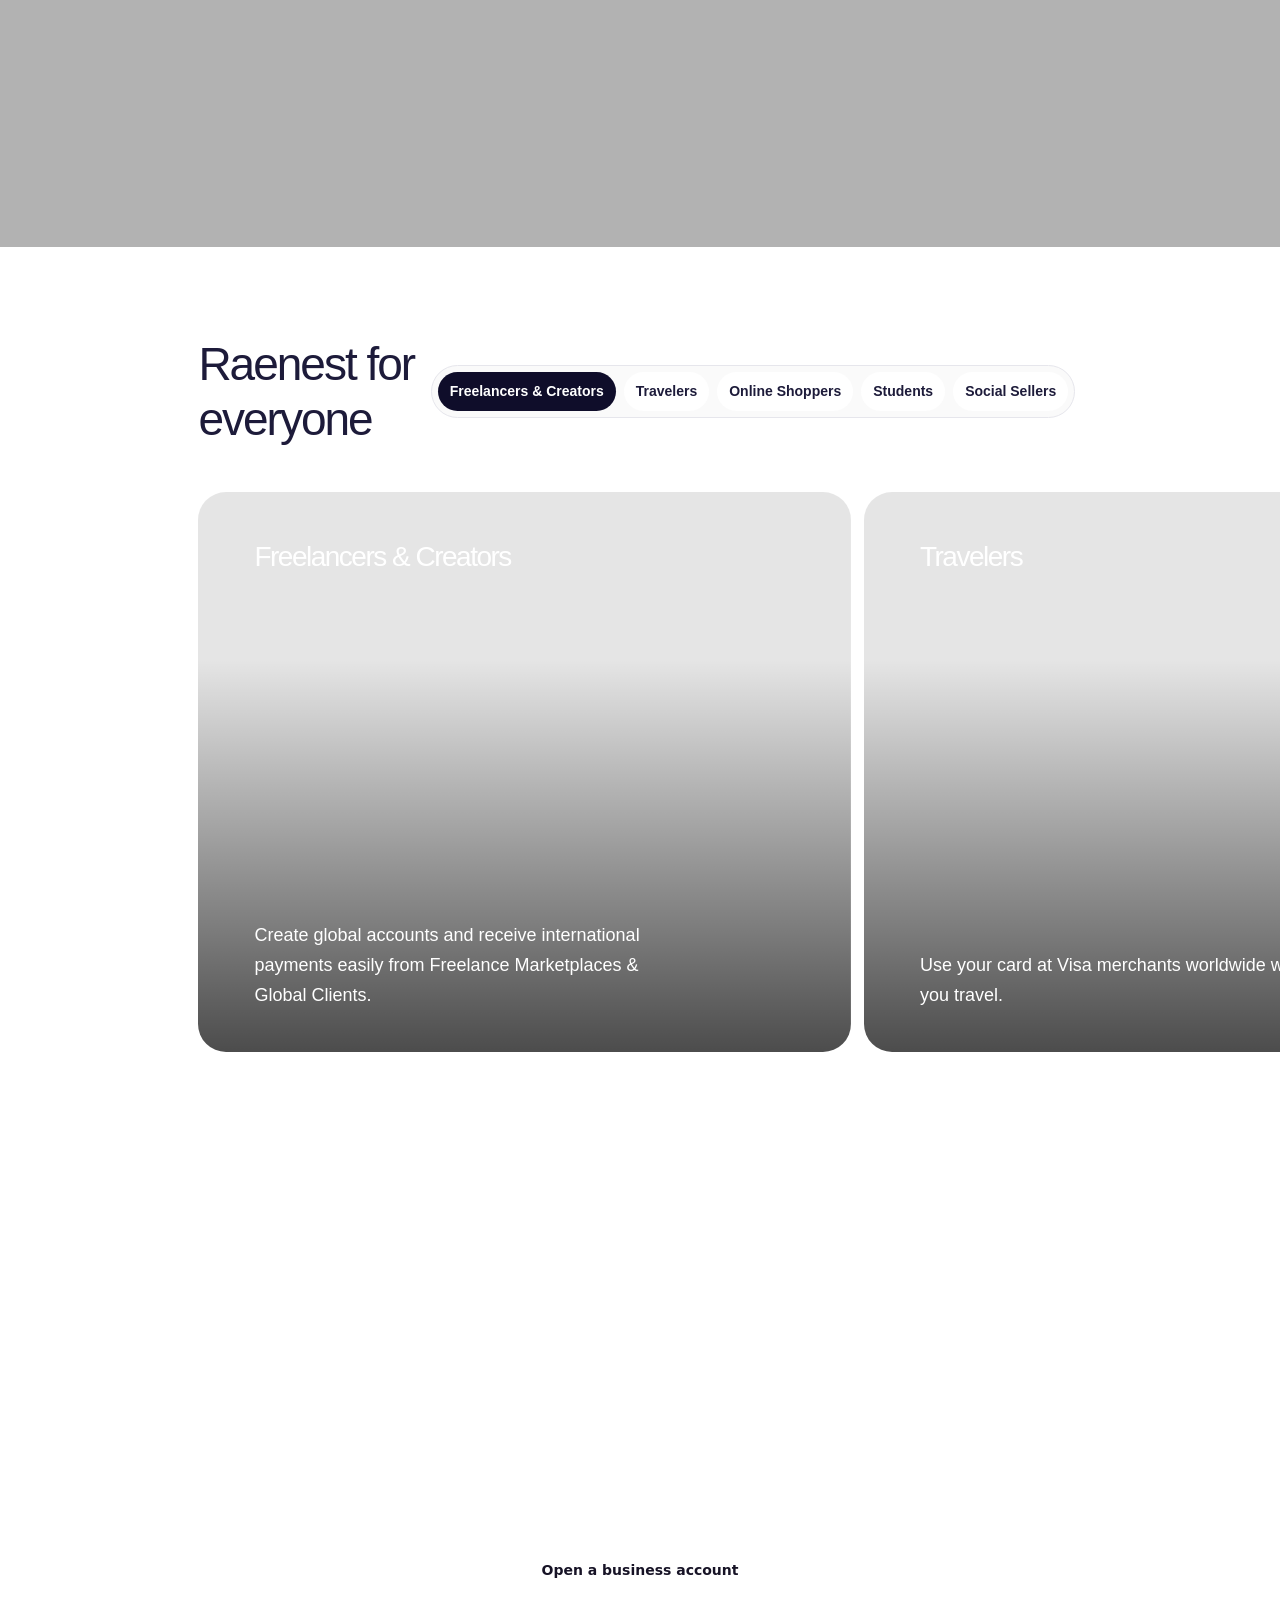
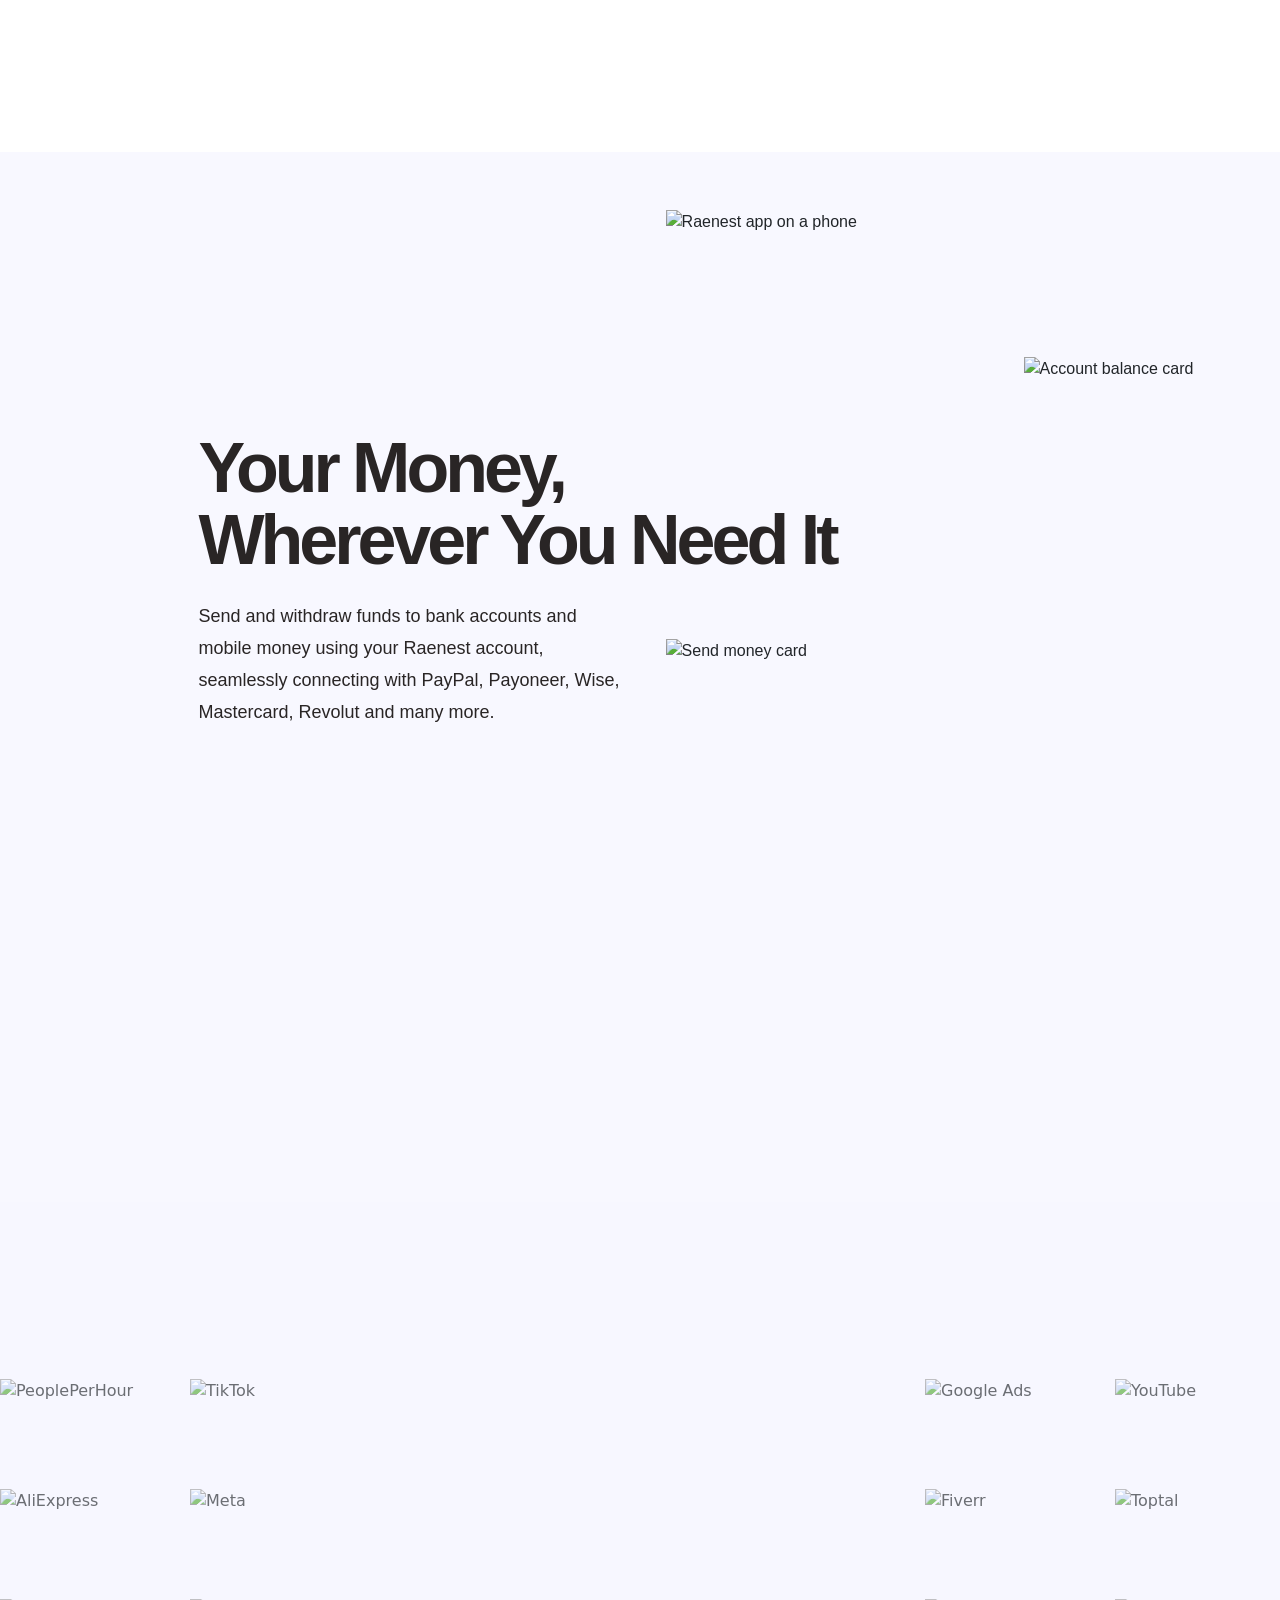
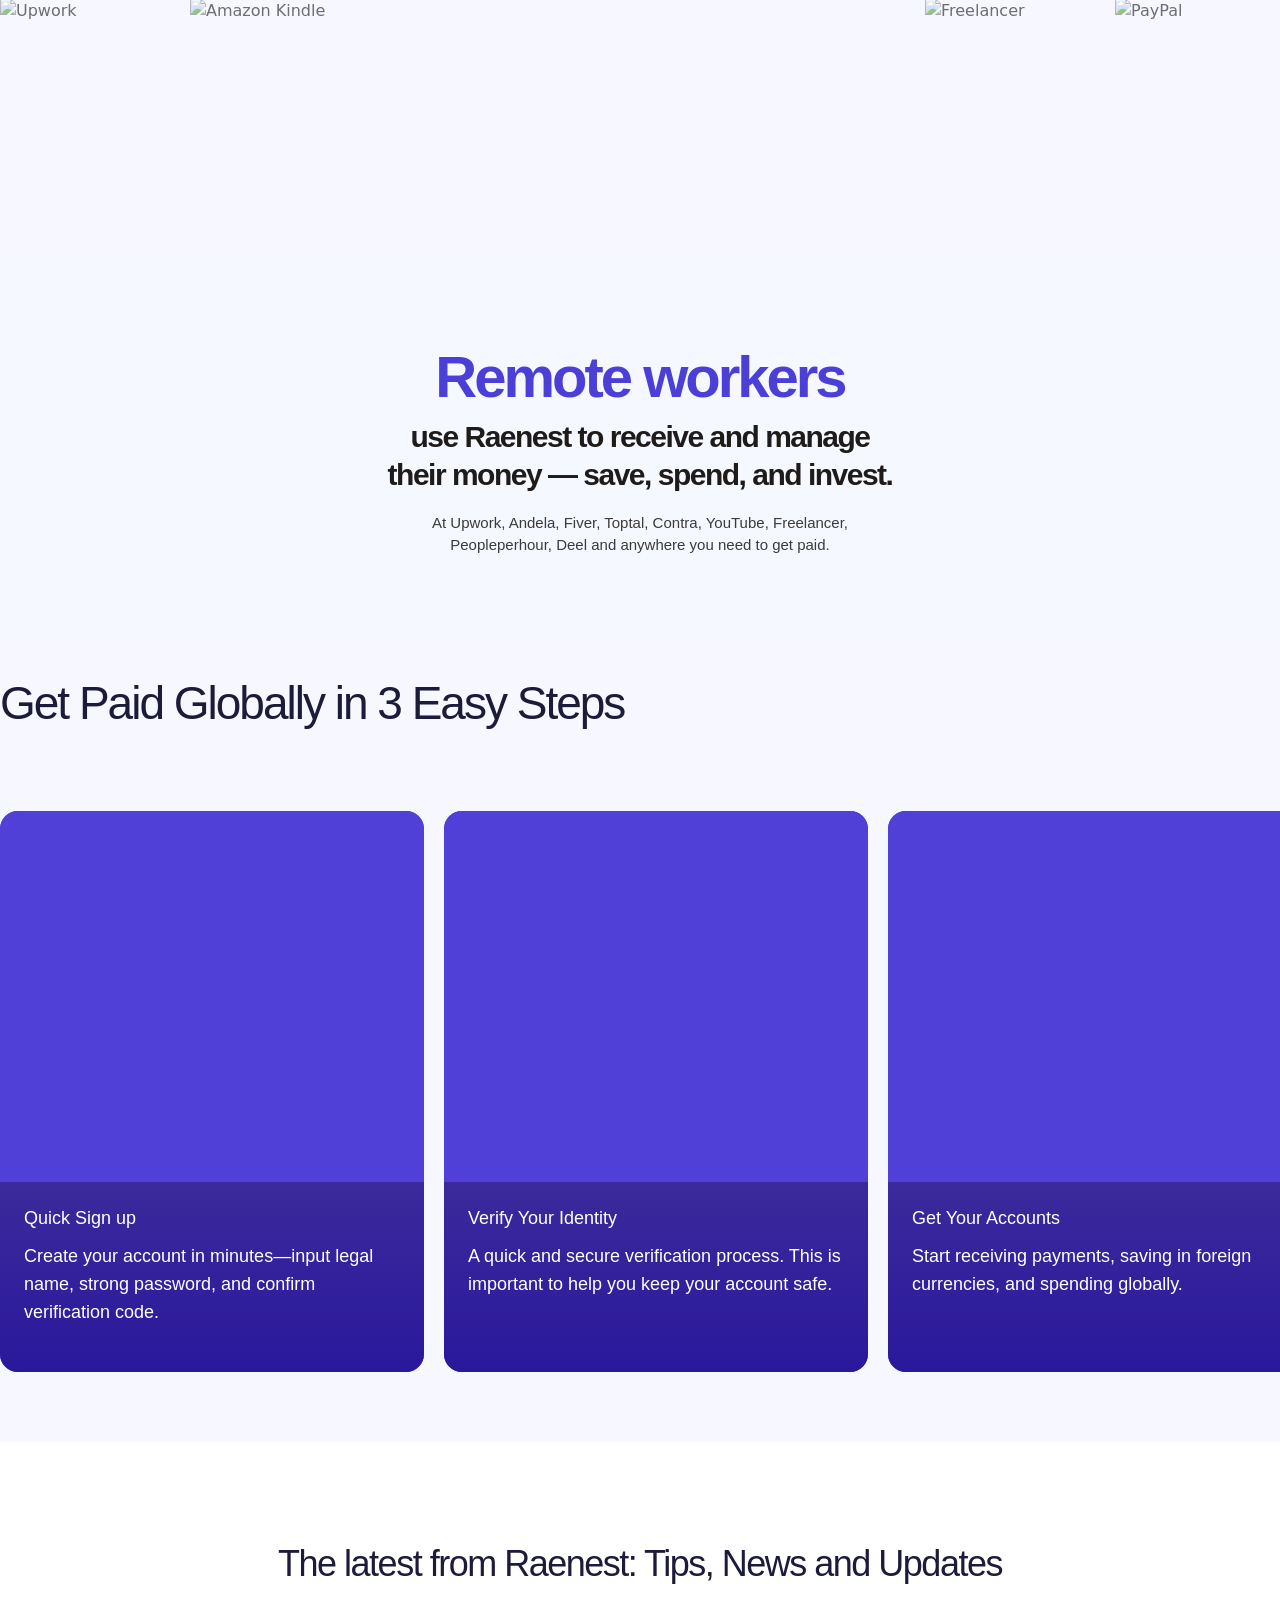
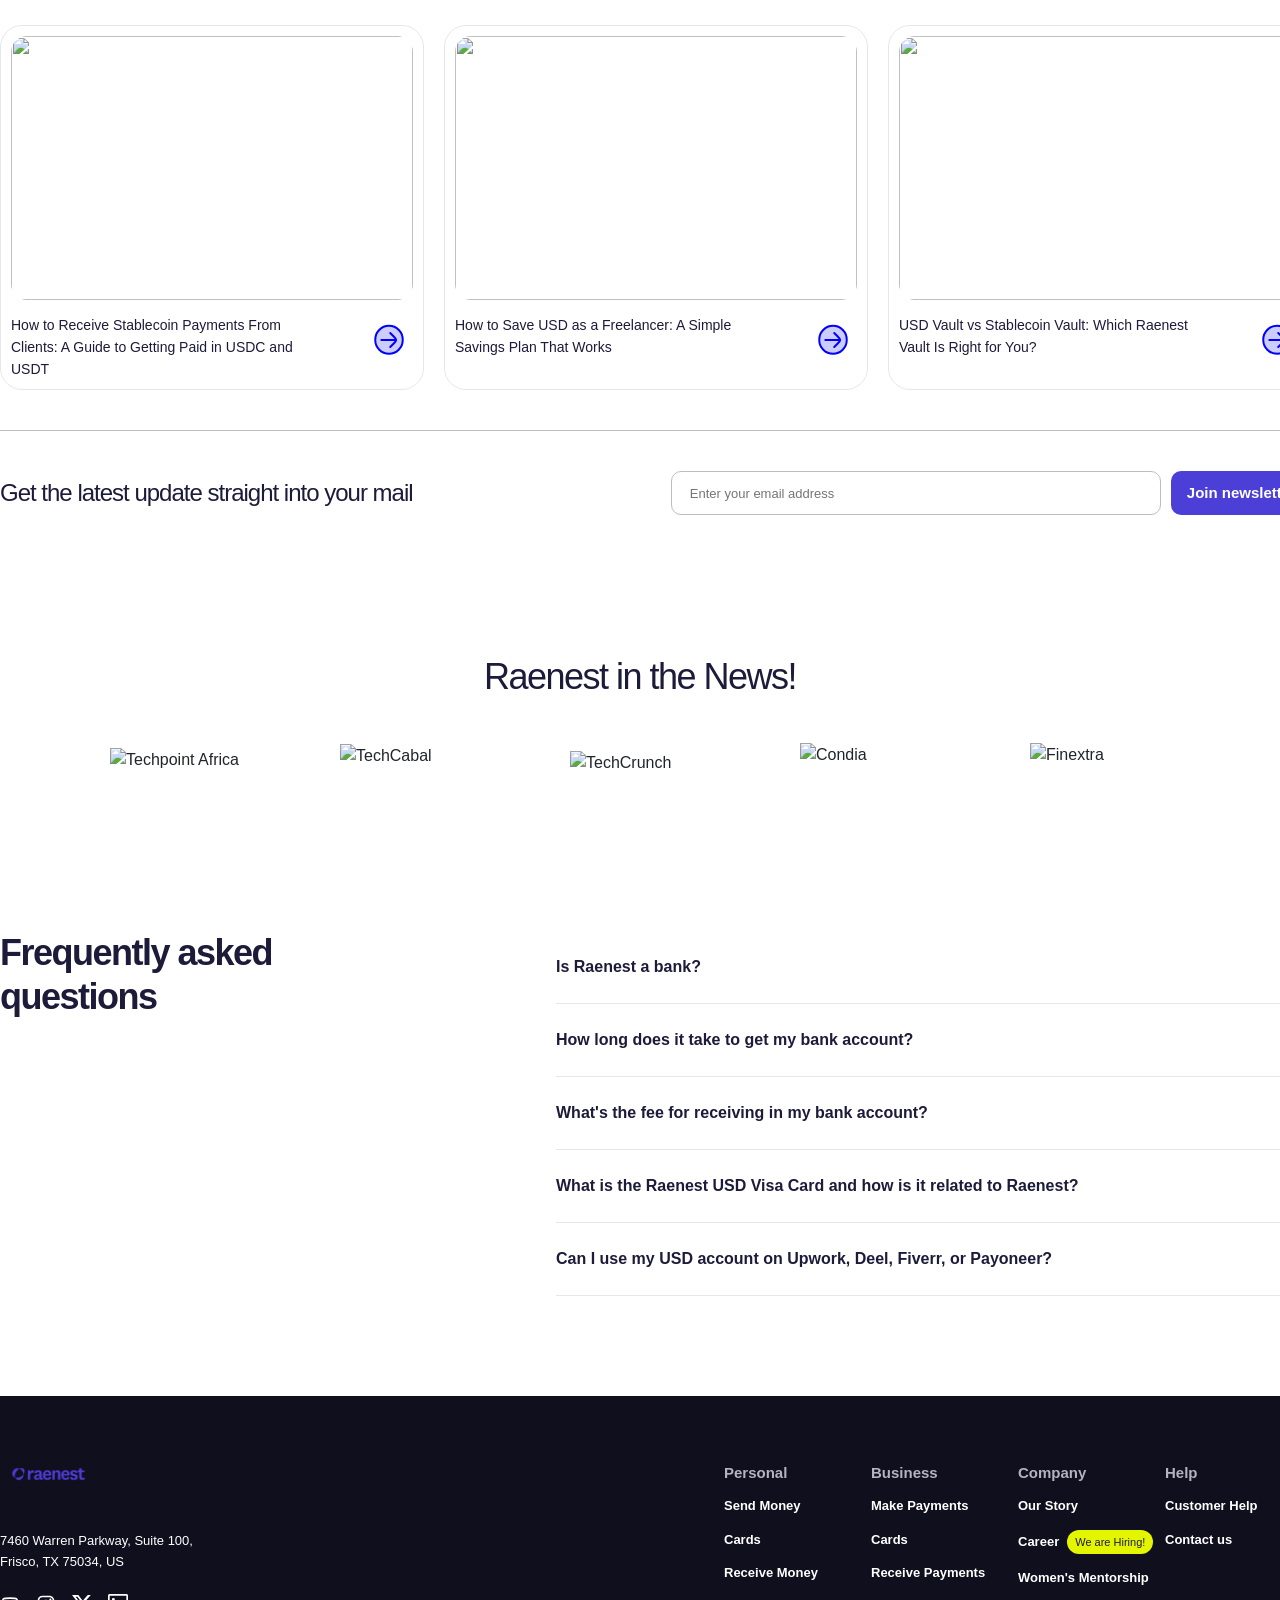
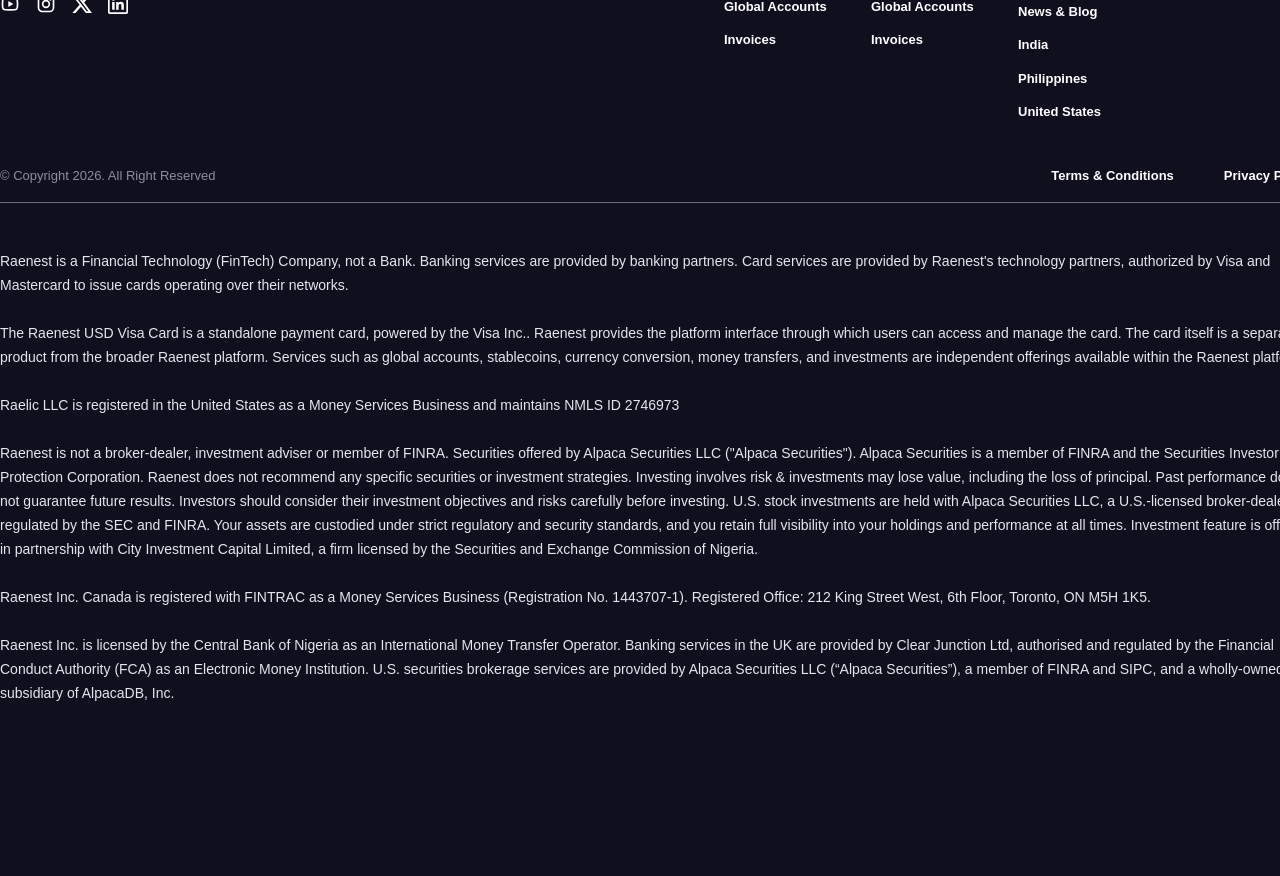
==== commit efa63bfb: "re pushing" ====
--- a/index.html
+++ b/index.html
@@ -10,9 +10,8 @@
 <body>
 
   <div class="topbar">
-
-    <div class="topbar-left">
-      <img class="brand-logo" src="raenest - Copy.png" alt="raenest">
+<div class="topbar-left">
+  <img class="brand-logo" src="raenest - Copy.png" alt="raenest">
       <ul class="nav nav-pills">
         <li class="nav-item">
           <a class="nav-link active" aria-current="page">Personal</a>
@@ -21,165 +20,137 @@
           <a class="nav-link">Business</a>
         </li>
       </ul>
-    </div>
-
-    <div class="topbar-links">
-
+</div>
+<div class="topbar-links">
       <div class="drop">
         <a>Products</a>
-
-        <div class="drop-panel">
-          <div class="drop-box">
-
-            <a class="drop-item">
-              <span class="drop-icon"><img src="https://cdn.prod.website-files.com/67d8614570bbea9ea5932686/680ce2bf1e6a785ba85c13cb_Transfer.svg" alt=""></span>
+<div class="drop-panel">
+    <div class="drop-box">
+      <a class="drop-item">
+      <span class="drop-icon"><img src="https://cdn.prod.website-files.com/67d8614570bbea9ea5932686/680ce2bf1e6a785ba85c13cb_Transfer.svg" alt=""></span>
+      <span class="drop-info">
+      <span class="drop-name">Send Money</span>
+      <span class="drop-note">Global money transfers</span>
+      </span></a>
+          <a class="drop-item">
+          <span class="drop-icon"><img src="https://cdn.prod.website-files.com/67d8614570bbea9ea5932686/68239c0dc29e29453547ee6a_cards.svg" alt=""></span>
+        <span class="drop-info">
+            <span class="drop-name">Cards</span>
+            <span class="drop-note">Virtual and physical cards for you</span>
+          </span></a>
+
+        <a class="drop-item">
+          <span class="drop-icon"><img src="https://cdn.prod.website-files.com/67d8614570bbea9ea5932686/680ce2a61e6a785ba85c078c_payment.svg" alt=""></span>
+          <span class="drop-info">
+          <span class="drop-name">Receive Money</span>
+          <span class="drop-note">Receive money from over 190 countries</span>
+          </span></a>
+  <a class="drop-item">
+        <span class="drop-icon"><img src="https://cdn.prod.website-files.com/67d8614570bbea9ea5932686/680ce2953da744757b732669_account.svg" alt=""></span>
+      <span class="drop-info">
+      <span class="drop-name">Global Accounts</span>
+      <span class="drop-note">Multi-currency accounts easily accessible</span>
+      </span></a>
+        <a class="drop-item">
+        <span class="drop-icon"><img src="https://cdn.prod.website-files.com/67d8614570bbea9ea5932686/680ce2d0e8ed903a584503c4_invoices.svg" alt=""></span>
+      <span class="drop-info">
+      <span class="drop-name">Invoices</span>
+<span class="drop-note">Smart Invoicing for professionals</span>
+        </span>
+      </a>
+          <a class="drop-item">
+  <span class="drop-icon"><img src="https://cdn.prod.website-files.com/67d8614570bbea9ea5932686/695ce6f93717922d4d1199cd_Investment.png" alt=""></span>
+    <span class="drop-info">
+       <span class="drop-name">US Stocks</span>
+     <span class="drop-note">Buy U.S. Stocks on Raenest with ease</span>
+    </span>
+   </a><a class="drop-item">
+   <span class="drop-icon"><img src="https://cdn.prod.website-files.com/67d8614570bbea9ea5932686/696a46376def75bcf4f008f6_Icon.png" alt=""></span>
+    <span class="drop-info">
+    <span class="drop-name">Upwork</span>
+   <span class="drop-note">Upwork earnings to Raenest in under one hour</span>
+    </span>
+      </a>
+<a class="drop-item">
+    <span class="drop-icon"><img src="https://cdn.prod.website-files.com/67d8614570bbea9ea5932686/696a7dbfd07b3600199ad467_Item.png" alt=""></span>
+   <span class="drop-info">
+    <span class="drop-name">Stablecoins</span>
+   <span class="drop-note">Receive USDC & USDT on Raenest</span>
+      </span>
+        </a>
+    <div class="drop-divider"></div>
+</div>
+       </div>
+      </div>
+        <div class="drop">
+        <a>Earn</a>
+  <div class="drop-panel">
+          <div class="drop-box drop-box-earn">
+
+    <a class="drop-item">
+    <span class="drop-icon"><img src="https://cdn.prod.website-files.com/67d8614570bbea9ea5932686/680ce36fd81697df3fcadbd6_Referrals.svg" alt=""></span>
               <span class="drop-info">
-                <span class="drop-name">Send Money</span>
-                <span class="drop-note">Global money transfers</span>
-              </span>
-            </a>
-
-            <a class="drop-item">
-              <span class="drop-icon"><img src="https://cdn.prod.website-files.com/67d8614570bbea9ea5932686/68239c0dc29e29453547ee6a_cards.svg" alt=""></span>
-              <span class="drop-info">
-                <span class="drop-name">Cards</span>
-                <span class="drop-note">Virtual and physical cards for you</span>
-              </span>
-            </a>
-
-            <a class="drop-item">
-              <span class="drop-icon"><img src="https://cdn.prod.website-files.com/67d8614570bbea9ea5932686/680ce2a61e6a785ba85c078c_payment.svg" alt=""></span>
-              <span class="drop-info">
-                <span class="drop-name">Receive Money</span>
-                <span class="drop-note">Receive money from over 190 countries</span>
-              </span>
-            </a>
-
-            <a class="drop-item">
-              <span class="drop-icon"><img src="https://cdn.prod.website-files.com/67d8614570bbea9ea5932686/680ce2953da744757b732669_account.svg" alt=""></span>
-              <span class="drop-info">
-                <span class="drop-name">Global Accounts</span>
-                <span class="drop-note">Multi-currency accounts easily accessible</span>
-              </span>
-            </a>
-
-            <a class="drop-item">
-              <span class="drop-icon"><img src="https://cdn.prod.website-files.com/67d8614570bbea9ea5932686/680ce2d0e8ed903a584503c4_invoices.svg" alt=""></span>
-              <span class="drop-info">
-                <span class="drop-name">Invoices</span>
-                <span class="drop-note">Smart Invoicing for professionals</span>
-              </span>
-            </a>
-
-            <a class="drop-item">
-              <span class="drop-icon"><img src="https://cdn.prod.website-files.com/67d8614570bbea9ea5932686/695ce6f93717922d4d1199cd_Investment.png" alt=""></span>
-              <span class="drop-info">
-                <span class="drop-name">US Stocks</span>
-                <span class="drop-note">Buy U.S. Stocks on Raenest with ease</span>
-              </span>
-            </a>
-
-            <a class="drop-item">
-              <span class="drop-icon"><img src="https://cdn.prod.website-files.com/67d8614570bbea9ea5932686/696a46376def75bcf4f008f6_Icon.png" alt=""></span>
-              <span class="drop-info">
-                <span class="drop-name">Upwork</span>
-                <span class="drop-note">Upwork earnings to Raenest in under one hour</span>
-              </span>
-            </a>
-
-            <a class="drop-item">
-              <span class="drop-icon"><img src="https://cdn.prod.website-files.com/67d8614570bbea9ea5932686/696a7dbfd07b3600199ad467_Item.png" alt=""></span>
-              <span class="drop-info">
-                <span class="drop-name">Stablecoins</span>
-                <span class="drop-note">Receive USDC & USDT on Raenest</span>
-              </span>
-            </a>
-
-            <div class="drop-divider"></div>
-
-          </div>
-        </div>
-      </div>
-
-      <div class="drop">
-        <a>Earn</a>
-
-        <div class="drop-panel">
-          <div class="drop-box drop-box-earn">
-
-            <a class="drop-item">
-              <span class="drop-icon"><img src="https://cdn.prod.website-files.com/67d8614570bbea9ea5932686/680ce36fd81697df3fcadbd6_Referrals.svg" alt=""></span>
-              <span class="drop-info">
-                <span class="drop-name">Referral</span>
-                <span class="drop-note">Share Raenest and Earn</span>
-              </span>
-            </a>
-
-            <a class="drop-item">
-              <span class="drop-icon"><img src="https://cdn.prod.website-files.com/67d8614570bbea9ea5932686/680ce2ec27b16308a5434836_Creator%20Club.svg" alt=""></span>
-              <span class="drop-info">
-                <span class="drop-name">Creator Club</span>
-                <span class="drop-note">Get paid to promote Raenest</span>
-              </span>
-            </a>
-
-            <a class="drop-item">
-              <span class="drop-icon"><img src="https://cdn.prod.website-files.com/67d8614570bbea9ea5932686/680ce343d4a3798fc70686c3_Rewards.svg" alt=""></span>
-              <span class="drop-info">
-                <span class="drop-name">Rewards</span>
-                <span class="drop-note">Earn while you spend</span>
-              </span>
-            </a>
-
-            <div class="drop-divider"></div>
-
-          </div>
-        </div>
-      </div>
+    <span class="drop-name">Referral</span>
+       <span class="drop-note">Share Raenest and Earn</span>
+         </span>
+    </a>
+    <a class="drop-item">
+          <span class="drop-icon"><img src="https://cdn.prod.website-files.com/67d8614570bbea9ea5932686/680ce2ec27b16308a5434836_Creator%20Club.svg" alt=""></span>
+          <span class="drop-info">
+            <span class="drop-name">Creator Club</span>
+            <span class="drop-note">Get paid to promote Raenest</span>
+          </span></a>
+    <a class="drop-item">
+         <span class="drop-icon"><img src="https://cdn.prod.website-files.com/67d8614570bbea9ea5932686/680ce343d4a3798fc70686c3_Rewards.svg" alt=""></span>
+        <span class="drop-info">
+           <span class="drop-name">Rewards</span>
+            <span class="drop-note">Earn while you spend</span>
+        </span>
+    </a>
+      <div class="drop-divider"></div>
+</div>
+</div>
+  </div>
 
       <a href="https://www.raenest.com/blog">News & Blog</a>
-
-    </div>
+</div>
 
     <div class="topbar-right">
 
-      <div class="lang-picker">
+    <div class="lang-picker">
         <img class="lang-flag" src="https://cdn.prod.website-files.com/67d85bdb392a92fa03e2f524/6a8ad5b610c1d2eadf1f2178_united-kingdom%20(1).png" alt="UK flag">
         English
         <span class="lang-caret"></span>
 
-        <div class="lang-popup">
-          <div class="lang-options">
-            <a href="https://www.raenest.com" class="selected">English</a>
-            <a href="https://www.raenest.com/es-ar">Spanish (Argentina)</a>
-            <a href="https://www.raenest.com/fr">French</a>
-            <a href="https://www.raenest.com/pt-br">Portuguese (Brazil)</a>
-            <a href="https://www.raenest.com/es-co">Spanish (Colombia)</a>
-          </div>
-        </div>
-      </div>
-
+      <div class="lang-popup">
+        <div class="lang-options">
+          <a href="https://www.raenest.com" class="selected">English</a>
+          <a href="https://www.raenest.com/es-ar">Spanish (Argentina)</a>            <a href="https://www.raenest.com/fr">French</a>
+          <a href="https://www.raenest.com/pt-br">Portuguese (Brazil)</a>
+          <a href="https://www.raenest.com/es-co">Spanish (Colombia)</a>
+        </div>
+        </div>
+      </div>
       <a href="https://app.raenest.com/" class="btn-login">Login</a>
       <a href="https://app.raenest.com/register" class="btn-signup">Create an account</a>
-
-    </div>
-
-  </div>
+    </div>
+</div>
 
   <div class="banner">
-
     <img class="banner-bg" src="https://cdn.prod.website-files.com/67d85bdb392a92fa03e2f524/681149da8df0d9921c04e3fc_hero%20bg.svg" alt="">
-
     <div class="banner-text">
-      <img class="flag-row" src="https://cdn.prod.website-files.com/67d85bdb392a92fa03e2f524/67fd3978144edecc8948f7ff_logo%20marquee.svg" style="width: 700px; height: 40px;" alt="">
-
-      <h1>Receive and spend money globally</h1>
-
+      
+<div class="flag-marquee">
+  <div class="flag-track">
+    <img src="https://cdn.prod.website-files.com/67d85bdb392a92fa03e2f524/67fd3978144edecc8948f7ff_logo%20marquee.svg" alt="">
+    <img src="https://cdn.prod.website-files.com/67d85bdb392a92fa03e2f524/67fd3978144edecc8948f7ff_logo%20marquee.svg" alt="" aria-hidden="true">
+  </div>
+</div>
+
+      <h1>Receive and spend money globally</h1> 
       <p style="font-size: 16px; font-weight: 550;">Get paid from anywhere in global currencies <br> and do more with money—spend, earn on <br>savings, and invest.</p>
-
       <div class="banner-actions">
         <a class="btn-create">Create an account</a>
-
         <div class="app-download">
           <a class="btn-download">
             <img class="store-icon" src="[data-uri]" alt="">
@@ -190,27 +161,23 @@
             <div class="qr-box">
               <p style="font-size: 13px;">Scan the QR code below <br> to download the app</p>
               <img src="https://cdn.prod.website-files.com/67d85bdb392a92fa03e2f524/697bfa5ae287c5ee4c604de9_176il45u_qr_code.png" alt="QR code">
-            </div>
+        </div>
           </div>
-        </div>
-      </div>
-    </div>
-
-   <div>
+    </div>
+      </div>
+    </div>
+
+   <div class="banner">
      <img class="banner-person" src="https://cdn.prod.website-files.com/67d85bdb392a92fa03e2f524/67fd3b6d48813d28793babef_Hero%20img%20personal.webp" alt="">
 
     <img class="banner-card" src="https://cdn.prod.website-files.com/67d85bdb392a92fa03e2f524/67dd9af140daebeba53a0da1_hero%20UI%20elements-1.png" alt="">
    </div>
-
-  </div>
-
+  </div>
   <div class="backers">
-
     <div class="backers-title">
       BACKED AND TRUSTED BY THE BEST IN FINTECH AND VENTURE CAPITAL
     </div>
-
-    <div class="backers-logos">
+<div class="backers-logos">
       <img src="https://cdn.prod.website-files.com/67d85bdb392a92fa03e2f524/67da66e25339e051897888ee_qed.png" alt="QED Investors">
       <img src="https://cdn.prod.website-files.com/67d85bdb392a92fa03e2f524/67da66e2ddf67bd881749128_google.png" alt="Google">
       <img src="https://cdn.prod.website-files.com/67d85bdb392a92fa03e2f524/67da66e289b6706c3b42531a_vp.png" alt="Ventures Platform">
@@ -218,7 +185,6 @@
       <img src="https://cdn.prod.website-files.com/67d85bdb392a92fa03e2f524/67da66e2a1e0321127b392e8_seedstars.png" alt="Seedstars">
       <img src="https://cdn.prod.website-files.com/67d85bdb392a92fa03e2f524/6970a42908ffd82bfbc701b1_61f171f1e7e4fd0fe075a36a_n22_logo_2-p-500%20(2)%201%20(1).png" alt="Norrsken22">
     </div>
-
     <div class="love-heading">
       <h1>
         Over 1,000,000 people<br>
@@ -226,65 +192,50 @@
       </h1>
       <p>Hear some of them yourself.</p>
     </div>
-
-  </div>
-
+  </div>
   <div class="review-grid">
-
     <div class="review-col">
-
-      <div class="review-box">
-        <h3>Unimaginably Excellent</h3>
-        <p>
-          I could not imagine how great Raenest works until I signed up with them.
+    <div class="review-box">
+      <h3>Unimaginably Excellent</h3>
+      <p>I could not imagine how great Raenest works until I signed up with them.
           Honestly, this is my first time reviewing about any website but I must
           say that I'm happy to write how excellent they operate.
-        </p>
-        <div class="author">
+      </p>
+      <div class="author">
           <img src="https://cdn.prod.website-files.com/67d85bdb392a92fa03e2f524/6807d1d28d7497fd3f35af4a_GH.webp" alt="Ghana flag">
-          <span>Kevin</span>
-        </div>
+      <span>Kevin</span>
+      </div>
       </div>
 
       <div class="review-box">
         <h3>Best in Class Support</h3>
-        <p>
-          Raenest is a great company with one of the best supports I've ever seen.
-        </p>
+        <p>Raenest is a great company with one of the best supports I've ever seen.</p>
         <div class="author">
           <img src="https://cdn.prod.website-files.com/67d85bdb392a92fa03e2f524/6821d0d958e5afc24453688b_ng.svg" alt="Nigeria flag">
           <span>Theresa</span>
         </div>
       </div>
-
-    </div>
+  </div>
 
     <div class="video-col">
       <div class="video-box">
-
-        <a href="https://www.raenest.com/" class="video-link">
+<a href="https://youtu.be/g3D_YGKjyms?si=RIaA-Lu03OqOBm3M" class="video-link">
           <img src="https://cdn.prod.website-files.com/67d85bdb392a92fa03e2f524/680c851c995fd04d3c69dbd0_Geegpay%20testimonal-p-500.jpg" alt="Raenest customer testimonial">
-          <div class="play-btn">
-            <span></span>
-          </div>
+    <div class="play-btn">
+        <span></span>
+      </div>
         </a>
-
-        <div class="video-author">
-          <img src="https://cdn.prod.website-files.com/67d85bdb392a92fa03e2f524/6821d0d958e5afc24453688b_ng.svg" alt="Nigeria flag">
+<div class="video-author">
+        <img src="https://cdn.prod.website-files.com/67d85bdb392a92fa03e2f524/6821d0d958e5afc24453688b_ng.svg" alt="Nigeria flag">
           <span>Moyinoluwa</span>
-        </div>
-
-      </div>
+      </div>
+    </div>
     </div>
 
     <div class="review-col">
-
-      <div class="review-box">
+    <div class="review-box">
         <h3>Best exchange rates</h3>
-        <p>
-          The platform is intuitive, seamless and easy to use. It is also the
-          Fintech platform with the best exchange rates for sending money.
-        </p>
+        <p>The platform is intuitive, seamless and easy to use. It is also the Fintech platform with the best exchange rates for sending money.</p>
         <div class="author">
           <img src="https://cdn.prod.website-files.com/67d85bdb392a92fa03e2f524/6821d0d958e5afc24453688b_ng.svg" alt="Nigeria flag">
           <span>Banji</span>
@@ -293,25 +244,23 @@
 
       <div class="review-box">
         <h3>Seamless for Transfers</h3>
-        <p>
-          Raenest has been helping me since last year that I found it, I don't
-          have to stress about transfer anymore as it comes quickly and very fast.
-        </p>
+        <p>Raenest has been helping me since last year that I found it, I don't have to stress about transfer anymore as it comes quickly and very fast.</p>
         <div class="author">
           <img src="https://cdn.prod.website-files.com/67d85bdb392a92fa03e2f524/6821d0d9dca1f99797d96f65_kny.svg" alt="Kenya flag">
           <span>Blessing</span>
         </div>
       </div>
-
-    </div>
-
-  </div>
-
+    </div>
+    </div>
   <div class="rating-wrap">
     <div class="rating-badge">
       <img src="https://cdn.prod.website-files.com/67d85bdb392a92fa03e2f524/67da765d766109f2885b3e8b_store-rating.png" alt="4.6 rating on Apple store and Play store">
     </div>
   </div>
+
+
+
+
 
 
   <div class="story-stack">
@@ -343,9 +292,9 @@
       <img class="story-img" src="https://cdn.prod.website-files.com/67d85bdb392a92fa03e2f524/67dbf3dd29d1f0d510cbbadb_slider%201%20ui%20element%2002.svg" alt="">
     </section>
 
+
     <section class="story story-cards">
       <span class="story-tag">Cards</span>
-
       <img class="story-img" src="https://cdn.prod.website-files.com/67d85bdb392a92fa03e2f524/67dd9af140daebeba53a0da1_hero%20UI%20elements-1.png" alt="">
 
       <div class="story-copy">
@@ -378,16 +327,14 @@
   </div>
 
   <div class="who">
-
-    <input type="radio" name="who" id="who1" checked>
-    <input type="radio" name="who" id="who2">
-    <input type="radio" name="who" id="who3">
-    <input type="radio" name="who" id="who4">
-    <input type="radio" name="who" id="who5">
+  <input type="radio" name="who" id="who1" checked>
+  <input type="radio" name="who" id="who2">
+  <input type="radio" name="who" id="who3">
+  <input type="radio" name="who" id="who4">
+  <input type="radio" name="who" id="who5">
 
     <div class="who-top">
       <h2>Raenest for everyone</h2>
-
       <div class="who-tabs">
         <label for="who1" class="who-tab">Freelancers & Creators</label>
         <label for="who2" class="who-tab">Travelers</label>
@@ -399,11 +346,10 @@
 
     <div class="who-view">
       <div class="who-track">
-
-        <div class="who-card">
+          <div class="who-card">
           <h3>Freelancers & Creators</h3>
           <p>Create global accounts and receive international payments easily from Freelance Marketplaces & Global Clients.</p>
-        </div>
+         </div>
 
         <div class="who-card">
           <h3>Travelers</h3>
@@ -425,26 +371,22 @@
           <p>Accept payments from customers worldwide through payment links.</p>
         </div>
 
-      </div>
-    </div>
-
+      
+      
+      </div>
+    </div>
   </div>
 
   <section class="cta-business">
     <div class="cta-content">
 
       <h2>Raenest for business</h2>
-
-      <p>
-        Join over 11,000 businesses making international payments and
+      <p>Join over 11,000 businesses making international payments and
         <br>
-        receiving money in 13+ countries on Raenest business.
-      </p>
+        receiving money in 13+ countries on Raenest business.</p>
 
       <a href="https://app.raenest.com/register" class="cta-btn">
-        Open a business account
-      </a>
-
+        Open a business account</a>
     </div>
   </section>
 
@@ -490,6 +432,8 @@
       <img src="https://cdn.prod.website-files.com/67d85bdb392a92fa03e2f524/67dc4e390ab7c383a4149381_creator%20company%20logo-%20right%2001.png" alt="PayPal">
     </div>
 
+  
+  
   </section>
 
   <section class="roles">
@@ -516,13 +460,11 @@
   <div class="howto">
 
     <h2>Get Paid Globally in 3 Easy Steps</h2>
-
-    <div class="howto-row">
+     <div class="howto-row">
 
       <div class="howto-card">
         <div class="howto-top">
           <img src="https://cdn.prod.website-files.com/67d85bdb392a92fa03e2f524/67deaf884b0b9419f973baef_Paid%20Globally%20img.png" alt="">
-          <span class="howto-num">1</span>
         </div>
         <div class="howto-bottom">
           <h3>Quick Sign up</h3>
@@ -533,7 +475,6 @@
       <div class="howto-card">
         <div class="howto-top">
           <img src="https://cdn.prod.website-files.com/67d85bdb392a92fa03e2f524/67deaf882eff45c1fa839dbd_Paid%20Globally%20img%202.png" alt="">
-          <span class="howto-num">2</span>
         </div>
         <div class="howto-bottom">
           <h3>Verify Your Identity</h3>
@@ -544,7 +485,6 @@
       <div class="howto-card">
         <div class="howto-top">
           <img src="https://cdn.prod.website-files.com/67d85bdb392a92fa03e2f524/680a8ffc246faf7a360ef5bf_3%20steps%20personal%203rd.webp" alt="">
-          <span class="howto-num">3</span>
         </div>
         <div class="howto-bottom">
           <h3>Get Your Accounts</h3>
@@ -568,7 +508,6 @@
         <h3>How to Receive Stablecoin Payments From Clients: A Guide to Getting Paid in USDC and USDT</h3>
         <span class="news-arrow"> <img src="andrsrxn--arrow-right-circle.svg" alt=""> </span>
       </a>
-
       <a class="news-card">
         <div class="news-img">
           <img src="https://cdn.prod.website-files.com/67d8614570bbea9ea5932686/6aeb4e02970096c683067dca_How%20to%20save%20in%20USD.png" alt="">
@@ -612,78 +551,71 @@
 
   </div>
 
+  
+  
   <div class="questions">
-
-    <h2>Frequently asked questions</h2>
-
-    <div class="question-list">
-
-      <details class="question" open>
-        <summary>Is Raenest a bank? <span class="question-icon"></span></summary>
+<h2>Frequently asked questions</h2>
+<div class="question-list">
+
+      <details class="question">
+        <summary>Is Raenest a bank? <span class="question-icon"> <img src="akar-icons--circle-plus-fill.svg" alt=""> </span></summary>
         <p>Raenest is a Financial Technology (FinTech) Company, not a Bank. Banking services are provided by banking partners. Card services are provided by Raenest's technology partners, authorized by Visa and Mastercard to issue cards operating over their networks.</p>
       </details>
 
       <details class="question">
-        <summary>How long does it take to get my bank account? <span class="question-icon"></span></summary>
-        <p>Type the answer here.</p>
+        <summary>How long does it take to get my bank account? <span class="question-icon"> <img src="akar-icons--circle-plus-fill.svg" alt=""> </span></summary>
+        <p>You’ll receive instant access to your account once you’ve submitted all required information and completed verification.</p>
       </details>
 
       <details class="question">
-        <summary>What's the fee for receiving in my bank account? <span class="question-icon"></span></summary>
-        <p>Type the answer here.</p>
+        <summary>What's the fee for receiving in my bank account? <span class="question-icon"></span> <img src="akar-icons--circle-plus-fill.svg" alt=""> </summary>
+        <p>The fees for incoming transfers are determined on a case-by-case basis. For a detailed breakdown of charges, please consult our full fee schedule here.</p>
       </details>
 
       <details class="question">
-        <summary>What is the Raenest USD Visa Card and how is it related to Raenest? <span class="question-icon"></span></summary>
-        <p>Type the answer here.</p>
+        <summary>What is the Raenest USD Visa Card and how is it related to Raenest? <span class="question-icon"> <img src="akar-icons--circle-plus-fill.svg" alt=""> </span></summary>
+        <p>The Raenest USD Visa Card is a standalone payment card issued by Rain, a Visa Principal Member, and powered by the Visa Inc.. Raenest provides the platform interface through which users can access and manage the card. br <br><br>
+
+The card itself is a separate product from the broader Raenest platform. Services such as global accounts, stablecoins, currency conversion, money transfers, and investments are not features of the Rain-issued card but are independent offerings available within the Raenest platform.</p>
       </details>
 
       <details class="question">
-        <summary>Can I use my USD account on Upwork, Deel, Fiverr, or Payoneer? <span class="question-icon"></span></summary>
-        <p>Type the answer here.</p>
+        <summary>Can I use my USD account on Upwork, Deel, Fiverr, or Payoneer? <span class="question-icon"> <img src="akar-icons--circle-plus-fill.svg" alt=""> </span></summary>
+        <p>Yes, you can use your USD account to receive payments from any platform that supports USD bank deposits.</p>
       </details>
-
-    </div>
-
+  </div>
   </div>
 
   <div class="site-footer">
     <div class="footer-inner">
-
-      <div class="footer-main">
-
-        <div class="footer-brand">
-          <img class="footer-logo-img" src="raenest - Copy.png" alt="raenest">
-          <p class="footer-addr">7460 Warren Parkway, Suite 100,<br>Frisco, TX 75034, US</p>
-          <div class="footer-icons">
-            <a><img src="line-md--youtube.svg" alt="YouTube"></a>
-            <a><img src="mdi--instagram.svg" alt="Instagram"></a>
-            <a><img src="bi--twitter-x.svg" alt="X"></a>
-            <a><img src="garden--linkedin-stroke-12 (1).svg" alt="LinkedIn"></a>
-          </div>
-        </div>
-
-        <div class="footer-menus">
-
-          <div class="footer-col">
+  <div class="footer-main">
+  <div class="footer-brand">
+       <img class="footer-logo-img" src="raenest - Copy.png" alt="raenest">
+      <p class="footer-addr">7460 Warren Parkway, Suite 100,<br>Frisco, TX 75034, US</p>        <div class="footer-icons">
+         <a><img src="line-md--youtube.svg" alt="YouTube"></a>
+        <a><img src="mdi--instagram.svg" alt="Instagram"></a>
+        <a><img src="bi--twitter-x.svg" alt="X"></a>
+        <a><img src="garden--linkedin-stroke-12 (1).svg" alt="LinkedIn"></a>
+       </div>
+        </div>
+    <div class="footer-menus">
+    <div class="footer-col">
             <h4>Personal</h4>
             <a>Send Money</a>
             <a>Cards</a>
             <a>Receive Money</a>
             <a>Global Accounts</a>
             <a>Invoices</a>
-          </div>
-
-          <div class="footer-col">
+    </div>
+    <div class="footer-col">
             <h4>Business</h4>
             <a>Make Payments</a>
             <a>Cards</a>
             <a>Receive Payments</a>
             <a>Global Accounts</a>
             <a>Invoices</a>
-          </div>
-
-          <div class="footer-col">
+    </div>
+    <div class="footer-col">
             <h4>Company</h4>
             <a>Our Story</a>
             <a class="jobs-link">Career <span class="hiring-tag">We are Hiring!</span></a>
@@ -692,38 +624,25 @@
             <a>India</a>
             <a>Philippines</a>
             <a>United States</a>
-          </div>
-
-          <div class="footer-col">
+    </div>
+<div class="footer-col">
             <h4>Help</h4>
             <a>Customer Help</a>
             <a>Contact us</a>
-          </div>
-
-        </div>
-      </div>
-
-      <div class="footer-strip">
+</div>
+</div>
+</div>
+<div class="footer-strip">
         <span class="copy-text">© Copyright 2026. All Right Reserved</span>
-        <div class="footer-policies">
+<div class="footer-policies">
           <a>Terms & Conditions</a>
           <a>Privacy Policy</a>
-        </div>
-      </div>
-
-      <div class="footer-notes">
-        <p>Raenest is a Financial Technology (FinTech) Company, not a Bank. Banking services are provided by banking partners. Card services are provided by Raenest's technology partners, authorized by Visa and Mastercard to issue cards operating over their networks.</p>
-
-        <p>The Raenest USD Visa Card is a standalone payment card, powered by the Visa Inc.. Raenest provides the platform interface through which users can access and manage the card. The card itself is a separate product from the broader Raenest platform. Services such as global accounts, stablecoins, currency conversion, money transfers, and investments are independent offerings available within the Raenest platform.</p>
-
-        <p>Raelic LLC is registered in the United States as a Money Services Business and maintains NMLS ID 2746973</p>
-
-        <p>Raenest is not a broker-dealer, investment adviser or member of FINRA. Securities offered by Alpaca Securities LLC ("Alpaca Securities"). Alpaca Securities is a member of FINRA and the Securities Investor Protection Corporation. Raenest does not recommend any specific securities or investment strategies. Investing involves risk & investments may lose value, including the loss of principal. Past performance does not guarantee future results. Investors should consider their investment objectives and risks carefully before investing. U.S. stock investments are held with Alpaca Securities LLC, a U.S.-licensed broker-dealer regulated by the SEC and FINRA. Your assets are custodied under strict regulatory and security standards, and you retain full visibility into your holdings and performance at all times. Investment feature is offered in partnership with City Investment Capital Limited, a firm licensed by the Securities and Exchange Commission of Nigeria.</p>
-
-        <p>Raenest Inc. Canada is registered with FINTRAC as a Money Services Business (Registration No. 1443707-1). Registered Office: 212 King Street West, 6th Floor, Toronto, ON M5H 1K5.</p>
-
-        <p>Raenest Inc. is licensed by the Central Bank of Nigeria as an International Money Transfer Operator. Banking services in the UK are provided by Clear Junction Ltd, authorised and regulated by the Financial Conduct Authority (FCA) as an Electronic Money Institution. U.S. securities brokerage services are provided by Alpaca Securities LLC (“Alpaca Securities”), a member of FINRA and SIPC, and a wholly-owned subsidiary of AlpacaDB, Inc.</p>
-      </div>
+</div>
+</div>
+<div class="footer-notes">
+        <p>Raenest is a Financial Technology (FinTech) Company, not a Bank. Banking services are provided by banking partners. Card services are provided by Raenest's technology partners, authorized by Visa and Mastercard to issue cards operating over their networks.</p><p>The Raenest USD Visa Card is a standalone payment card, powered by the Visa Inc.. Raenest provides the platform interface through which users can access and manage the card. The card itself is a separate product from the broader Raenest platform. Services such as global accounts, stablecoins, currency conversion, money transfers, and investments are independent offerings available within the Raenest platform.</p><p>Raelic LLC is registered in the United States as a Money Services Business and maintains NMLS ID 2746973</p><p>Raenest is not a broker-dealer, investment adviser or member of FINRA. Securities offered by Alpaca Securities LLC ("Alpaca Securities"). Alpaca Securities is a member of FINRA and the Securities Investor Protection Corporation. Raenest does not recommend any specific securities or investment strategies. Investing involves risk & investments may lose value, including the loss of principal. Past performance does not guarantee future results. Investors should consider their investment objectives and risks carefully before investing. U.S. stock investments are held with Alpaca Securities LLC, a U.S.-licensed broker-dealer regulated by the SEC and FINRA. Your assets are custodied under strict regulatory and security standards, and you retain full visibility into your holdings and performance at all times. Investment feature is offered in partnership with City Investment Capital Limited, a firm licensed by the Securities and Exchange Commission of Nigeria.</p><p>Raenest Inc. Canada is registered with FINTRAC as a Money Services Business (Registration No. 1443707-1). Registered Office: 212 King Street West, 6th Floor, Toronto, ON M5H 1K5.</p><p>Raenest Inc. is licensed by the Central Bank of Nigeria as an International Money Transfer Operator. Banking services in the UK are provided by Clear Junction Ltd, authorised and regulated by the Financial Conduct Authority (FCA) as an Electronic Money Institution. U.S. securities brokerage services are provided by Alpaca Securities LLC (“Alpaca Securities”), a member of FINRA and SIPC, and a wholly-owned subsidiary of AlpacaDB, Inc.</p>
+      </div>
+
 
     </div>
   </div>
--- a/Main_Project_styling.css
+++ b/Main_Project_styling.css
@@ -1,7 +1,6 @@
 body {
   background-color: #ffffff;
 }
-
 .topbar {
   width: 100%;
   min-height: 11.5vh;
@@ -11,54 +10,45 @@
   align-items: center;
   flex-wrap: wrap;
 }
-
 .topbar-left {
   display: flex;
   align-items: center;
   margin-left: 10%;
   gap: 2rem;
 }
-
 .brand-logo {
   width: 12vh;
   height: auto;
 }
-
 .nav-pills {
   background-color: #F9F9F9;
   border-radius: 50rem;
   padding: 4px;
 }
-
 .nav-pills .nav-link {
   color: black;
   font-size: 14px;
   font-weight: bold;
   border-radius: 50rem;
 }
-
 .nav-pills .nav-link.active {
   background-color: black;
   color: white;
 }
-
 .topbar-links {
   display: flex;
   gap: 70px;
 }
-
-.topbar-links > a,
-.drop > a {
+.topbar-links a,
+.drop a {
   font-size: 14px;
   font-weight: bold;
   color: #1D1B3A;
   text-decoration: none;
 }
-
 .drop {
   position: relative;
 }
-
 .drop-panel {
   display: none;
   position: absolute;
@@ -67,11 +57,14 @@
   padding-top: 20px;
   z-index: 999;
   
+
 }
 
 .drop:hover .drop-panel {
   display: block;
 }
+
+
 
 .drop-box {
   background-color: #f8f8f8;
@@ -100,23 +93,19 @@
   width: 100%;
   height: 100%;
 }
-
 .drop-info {
   display: flex;
   flex-direction: column;
 }
-
 .drop-name {
   font-size: 14px;
   color: #1D1B3A;
 }
-
 .drop-note {
   font-size: 13px;
   color: #6B6B7B;
   margin-top: 2px;
 }
-
 .drop-divider {
   border-top: 1px solid #DADADA;
   margin-top: 12px;
@@ -125,13 +114,11 @@
 .drop-box-earn .drop-divider {
   border-top: 1px solid #C9C5F5;
 }
-
 .topbar-right {
   display: flex;
   align-items: center;
   margin-right: 10%;
 }
-
 .lang-picker {
   position: relative;
   display: flex;
@@ -140,12 +127,15 @@
   color: #1D1B3A;
   margin-right: 48px;
 }
+
 
 .lang-flag {
   width: 20px;
   height: 14px;
   margin-right: 8px;
 }
+
+
 
 .lang-caret {
   width: 7px;
@@ -169,7 +159,6 @@
 .lang-picker:hover .lang-popup {
   display: block;
 }
-
 .lang-options {
   background-color: #DADADA;
   border-radius: 12px;
@@ -246,9 +235,27 @@
   z-index: 2;
 }
 
-.flag-row {
+.flag-marquee {
   width: 700px;
+  overflow: hidden;
+}
+
+.flag-track {
+  display: flex;
+  width: max-content;
+  animation: flagScroll 22s linear infinite;
+}
+
+
+.flag-track img {
+  width: 700px;
+  height: 40px;
+  flex-shrink: 0;
   display: block;
+}
+@keyframes flagScroll {
+  from { transform: translateX(0); }
+  to   { transform: translateX(-50%); }
 }
 
 .banner-text h1 {
@@ -269,6 +276,8 @@
   width: 340px;
   margin: 30px 0 0 0;
 }
+
+
 
 .banner-actions {
   display: flex;
@@ -309,6 +318,8 @@
   border-radius: 8px;
 }
 
+
+
 .store-icon {
   width: 38px;
   height: 20px;
@@ -328,6 +339,7 @@
   display: block;
 }
 
+
 .qr-box {
   box-sizing: border-box;
   width: 185px;
@@ -355,13 +367,15 @@
   margin: 0 auto;
 }
 
+
+
 .banner-person {
   position: absolute;
   top: 40px;
-  left: 40%;
+  left: 33%;
   height: 760px;
   z-index: 1;
-
+  flex-wrap: wrap;
 }
 
 .banner-card {
@@ -401,6 +415,8 @@
   height: 35px;
   object-fit: contain;
 }
+
+
 
 .love-heading {
   text-align: center;
@@ -417,6 +433,8 @@
   letter-spacing: -1.5px;
 }
 
+
+
 .love-heading p {
   font-family: Arial, sans-serif;
   font-size: 26px;
@@ -427,12 +445,14 @@
 
 .review-grid {
   width: 78%;
-  margin: 65px auto 0;
+  margin: 65px auto;
   display: grid;
   grid-template-columns: 1fr 1fr 1fr;
   gap: 18px;
   align-items: stretch;
 }
+
+
 
 .review-col {
   display: flex;
@@ -450,6 +470,8 @@
   flex-direction: column;
 }
 
+
+
 .review-box h3 {
   font-family: Arial, sans-serif;
   font-size: 14px;
@@ -458,6 +480,7 @@
   margin: 3px 0 10px;
 }
 
+
 .review-box p {
   font-family: Arial, sans-serif;
   font-size: 13px;
@@ -474,6 +497,8 @@
   padding-top: 15px;
 }
 
+
+
 .author img,
 .video-author img {
   width: 30px;
@@ -502,6 +527,7 @@
   display: flex;
   flex-direction: column;
 }
+
 
 .video-link {
   position: relative;
@@ -522,7 +548,6 @@
   position: absolute;
   top: 50%;
   left: 50%;
-  transform: translate(-50%, -50%);
   width: 40px;
   height: 40px;
   background: rgba(255, 255, 255, 0.7);
@@ -541,13 +566,14 @@
   border-left: 13px solid #292525;
   margin-left: 4px;
 }
-
 .video-author {
   display: flex;
   align-items: center;
   gap: 10px;
   margin-top: 15px;
 }
+
+
 
 .rating-wrap {
   display: flex;
@@ -555,7 +581,6 @@
   margin-top: 23px;
   width: 100%;
 }
-
 .rating-badge {
   background-color: #292525;
   border-radius: 12px;
@@ -570,11 +595,9 @@
   max-width: 400px;
   height: auto;
 }
-
 .story-stack {
   position: relative;
 }
-
 .story {
   position: sticky;
   top: 0;
@@ -589,15 +612,12 @@
 .story-receive {
   background-image: linear-gradient(rgba(0,0,0,0.3), rgba(0,0,0,0.3)), url(https://cdn.prod.website-files.com/67d85bdb392a92fa03e2f524/6970bf1187dee404aee42a83_Raenest_India_2.png);
 }
-
 .story-accounts {
   background-image: linear-gradient(rgba(0,0,0,0.45), rgba(0,0,0,0.45)), url(https://cdn.prod.website-files.com/67d85bdb392a92fa03e2f524/67da657539515e002e5ccd03_global%20acc%20slider2%20img.png);
 }
-
 .story-cards {
   background-image: linear-gradient(rgba(0,0,0,0.3), rgba(0,0,0,0.3)), url(https://cdn.prod.website-files.com/67d85bdb392a92fa03e2f524/680f48e3539ddb3a83e861a0_Cards%20for%20every%20occasson.webp);
 }
-
 .story-send {
   background-image: linear-gradient(rgba(0,0,0,0.3), rgba(0,0,0,0.3)), url(https://cdn.prod.website-files.com/67d85bdb392a92fa03e2f524/69735a6bd934d9d0ad410999_Raenest_55-p-1080.png);
 }
@@ -605,6 +625,8 @@
 .story-earn {
   background-image: linear-gradient(rgba(0,0,0,0.3), rgba(0,0,0,0.3)), url(https://cdn.prod.website-files.com/67d85bdb392a92fa03e2f524/6973511d15f05ffbebd9d4f1_Raenest_Philipines%201.png);
 }
+
+
 
 .story-tag {
   position: absolute;
@@ -637,9 +659,6 @@
 }
 
 .story-receive .story-copy { left: 55%; top: 45%; }
-.story-accounts .story-copy { left: 25%; top: 44%; }
-.story-cards .story-copy { left: 16%; top: 68%; }
-.story-send .story-copy { left: 58%; top: 52%; }
 .story-earn .story-copy { left: 58%; top: 40%; }
 
 .more-link {
@@ -659,7 +678,7 @@
   align-items: center;
   justify-content: center;
 }
-
+.story-cards .story-copy { left: 16%; top: 68%; }
 .story-img {
   position: absolute;
 }
@@ -679,6 +698,8 @@
   font-size: 12px;
 }
 
+.story-send .story-copy { left: 58%; top: 52%; }
+
 .alert-top {
   display: flex;
   justify-content: space-between;
@@ -688,6 +709,7 @@
   margin: 6px 0 0 0;
   line-height: 16px;
 }
+.story-accounts .story-copy { left: 25%; top: 44%; }
 
 .who {
   background-color: #ffffff;
@@ -716,6 +738,7 @@
   color: #1D1B3A;
   margin: 0;
 }
+
 
 .who-tabs {
   display: flex;
@@ -739,6 +762,7 @@
   transition: background-color 0.3s, color 0.3s;
 }
 
+
 #who1:checked ~ .who-top .who-tab:nth-child(1),
 #who2:checked ~ .who-top .who-tab:nth-child(2),
 #who3:checked ~ .who-top .who-tab:nth-child(3),
@@ -837,6 +861,7 @@
   margin-bottom: 52px;
 }
 
+
 .cta-btn {
   display: inline-block;
   background-color: white;
@@ -862,6 +887,8 @@
   overflow: hidden;
 }
 
+
+
 .anywhere-text {
   position: absolute;
   top: 280px;
@@ -885,7 +912,6 @@
   width: 430px;
   margin: 24px 0 0 0;
 }
-
 .anywhere-visual {
   position: absolute;
   top: 58px;
@@ -970,7 +996,7 @@
   top: 0;
   width: 260px;
   transform: translateX(-45px) rotate(-2deg);
-  z-index: 2;
+  z-index: 5;
 }
 
 .stack-front {
@@ -978,7 +1004,7 @@
   top: 55px;
   width: 280px;
   transform: translateX(-90px) translateY(-6px) rotate(4deg);
-  z-index: 3;
+  z-index: 8;
 }
 
 .card-stack:hover .stack-back {
@@ -1028,7 +1054,7 @@
   }
 
   to {
-    transform: translateY(-350px);
+    transform: translateY(-50%);
   }
 }
 
@@ -1097,24 +1123,6 @@
 .howto-card:nth-child(1) img { width: 296px; }
 .howto-card:nth-child(2) img { width: 340px; }
 .howto-card:nth-child(3) img { height: 255px; top: 86px; }
-
-.howto-num {
-  position: absolute;
-  top: 0;
-  right: 0;
-  width: 50px;
-  height: 50px;
-  background-color: #3F2D93;
-  border-bottom-left-radius: 22px;
-  color: #ffffff;
-  font-size: 17px;
-  font-weight: bold;
-  display: flex;
-  align-items: center;
-  justify-content: flex-end;
-  padding: 0 22px 8px 0;
-  box-sizing: border-box;
-}
 
 .howto-bottom {
   height: 190px;
@@ -1326,27 +1334,16 @@
   list-style: none;
 }
 
-.question summary::-webkit-details-marker {
-  display: none;
-}
-
-.question-icon {
-  width: 16px;
+
+.question-icon img {
+  width: 19px;
   height: 16px;
-  border-radius: 50%;
-  background-color: #4B3FD8;
-  color: #ffffff;
-  font-size: 14px;
-  line-height: 16px;
-  text-align: center;
   transition: transform 0.3s;
 }
 
-.question-icon::after {
-  content: "+";
-}
-
-.question[open] .question-icon {
+
+
+.question[open] .question-icon img {
   background-color: #C9C9C9;
   transform: rotate(45deg);
 }
@@ -1362,12 +1359,13 @@
 
 .site-footer {
   background-color: #100F1E;
-  background-image: url(PASTE-BACKGROUND-URL-HERE);
+  background-image: url(https://cdn.prod.website-files.com/67d85bdb392a92fa03e2f524/681149da8df0d9921c04e3fc_hero%20bg.svg);
   background-repeat: no-repeat;
   background-position: top center;
   background-size: 100% auto;
   font-family: Arial, sans-serif;
   padding: 60px 0 220px 0;
+  height: 120vh;
 }
 
 .footer-inner {
@@ -1488,12 +1486,23 @@
   .topbar {
     padding: 10px 0;
   }
-
+.btn-signup{
+  display: none;
+}
   .topbar-left {
     margin-left: 4%;
     gap: 1rem;
   }
-
+.app-download{
+  flex-shrink: 0;
+  width: 173px;
+}
+.banner{
+  flex-wrap: wrap;
+}
+.banner-card{
+  display: none;
+}
   .topbar-right {
     margin-right: 4%;
   }
@@ -1550,7 +1559,9 @@
     max-width: 480px; 
     align-self: center;
     margin-top: 30px;
-    margin-left: 100px;
+     display: flex;
+  justify-self: center;
+  left: -10%;
   }
 
   .banner-card {
